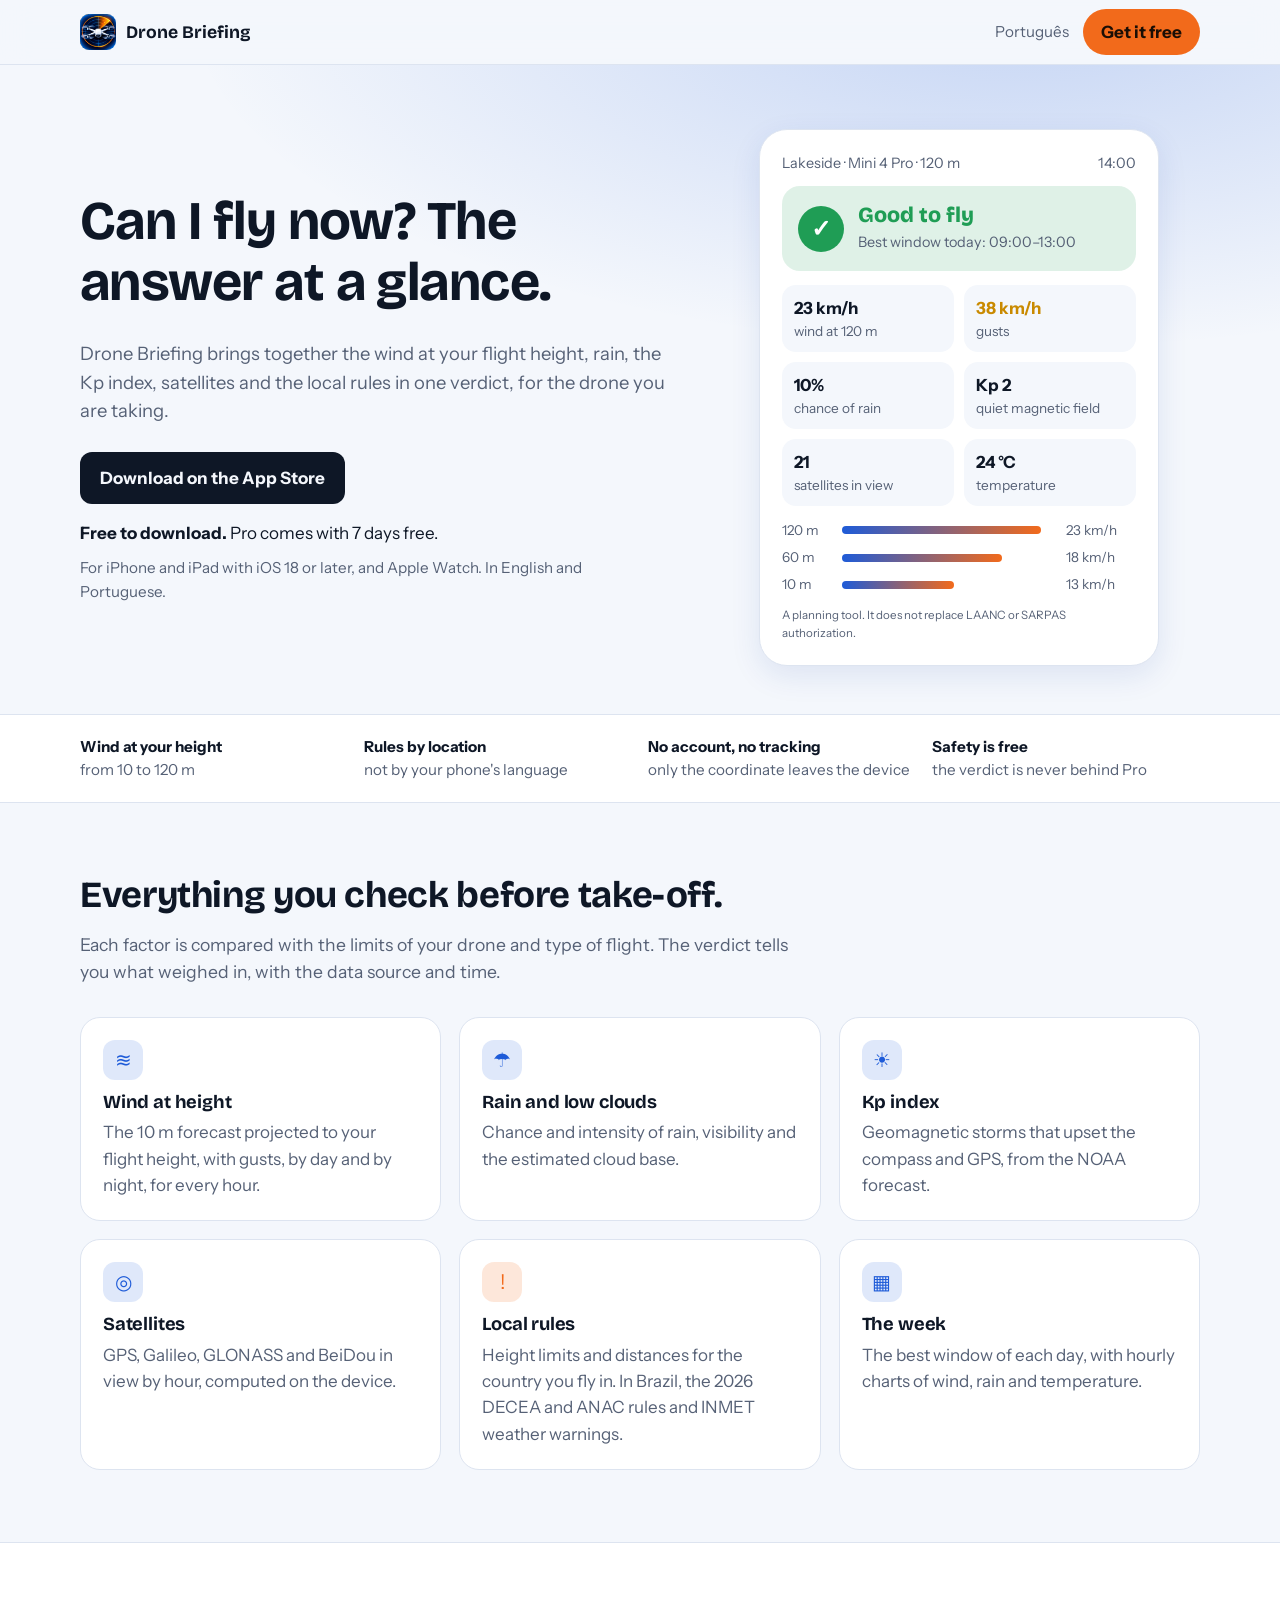
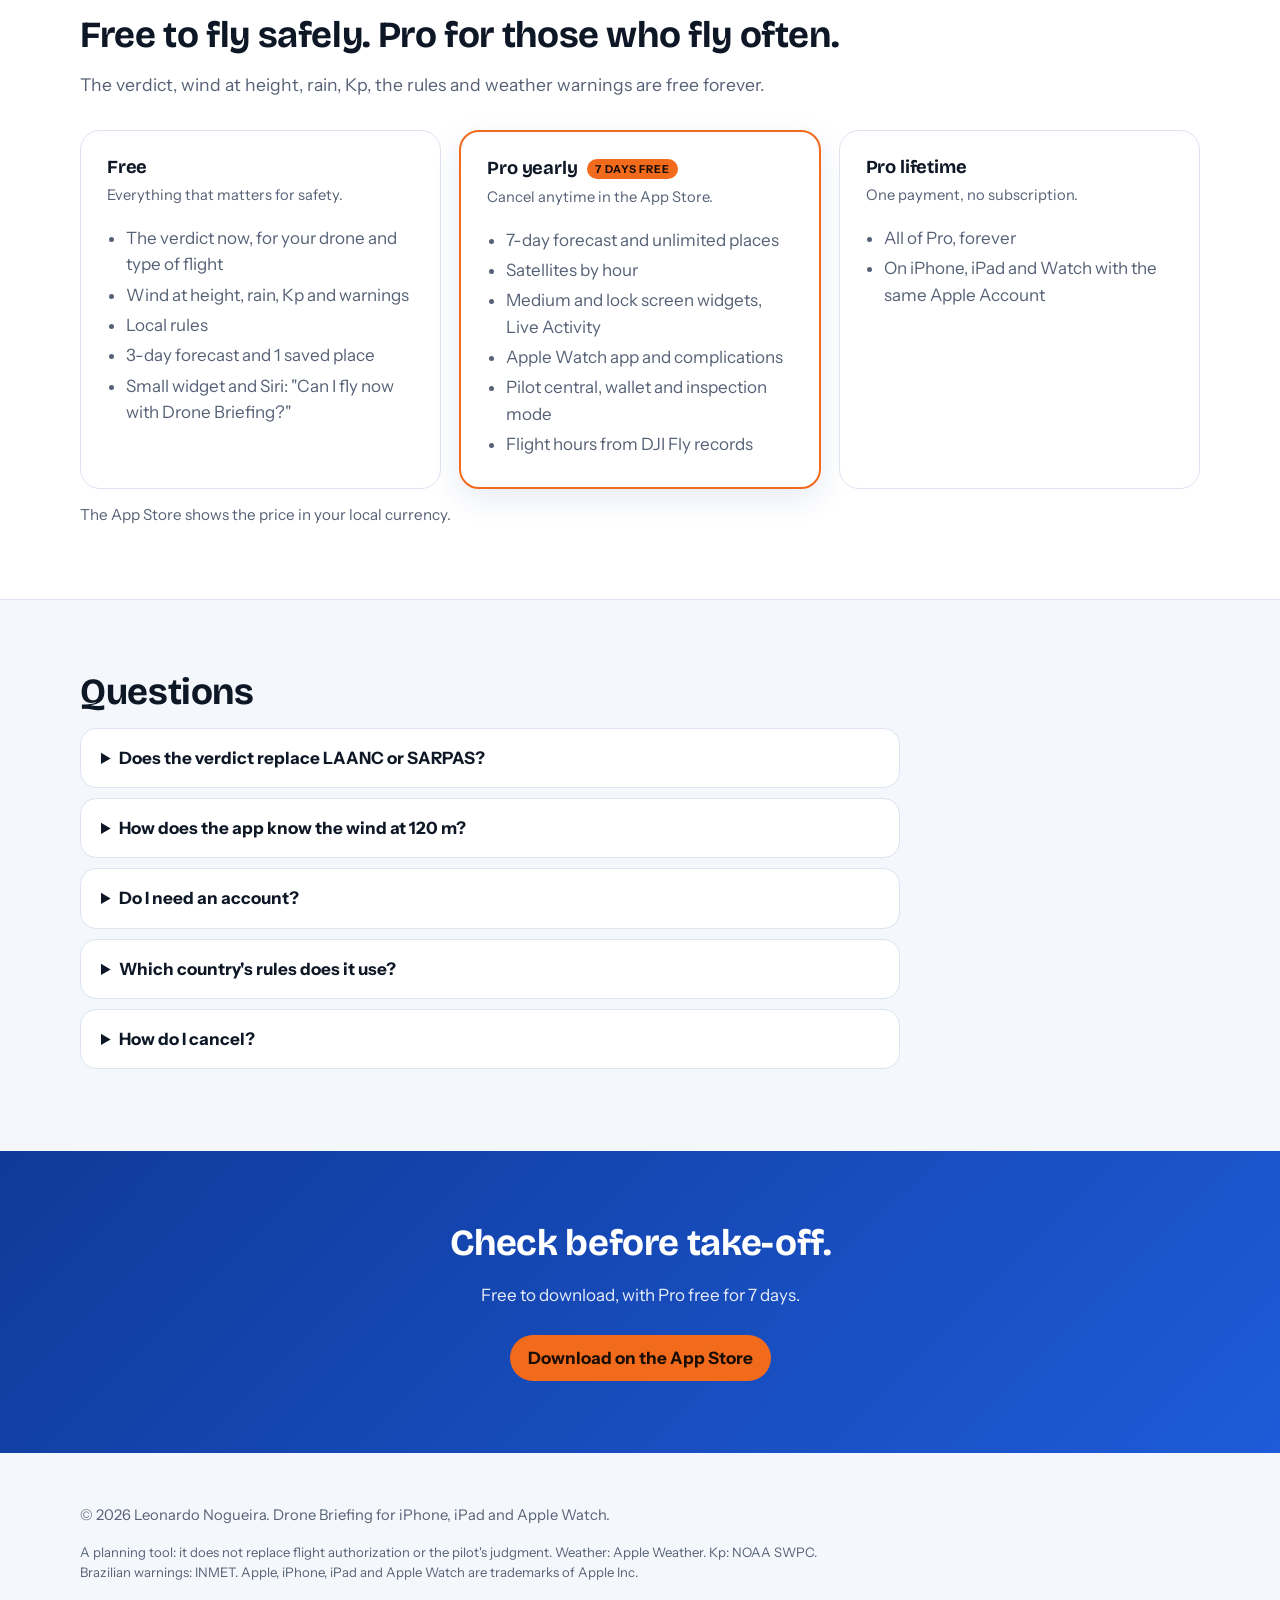
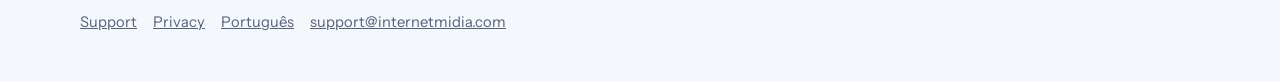
==== en/index.html @ cc8a1a99 "Add files via upload" ====
<!doctype html>
<html lang="en">
<head>
<meta charset="utf-8">
<meta name="viewport" content="width=device-width, initial-scale=1">
<title>Drone Briefing: can I fly now? Drone weather, wind at height and rules</title>
<meta name="description" content="iPhone, iPad and Apple Watch app that tells you if you can fly your drone now: wind at flight height, rain, Kp, satellites and the local rules. No account, no tracking.">
<link rel="canonical" href="https://dronebriefing.ravendronevideos.com.br/en/">
<link rel="alternate" hreflang="pt-BR" href="https://dronebriefing.ravendronevideos.com.br/">
<link rel="alternate" hreflang="en" href="https://dronebriefing.ravendronevideos.com.br/en/">
<meta name="theme-color" content="#1E5BD8">
<link rel="icon" type="image/png" href="../assets/icon-64.png">
<link rel="apple-touch-icon" href="../assets/icon-180.png">
<meta property="og:type" content="website">
<meta property="og:locale" content="en_US">
<meta property="og:site_name" content="Drone Briefing">
<meta property="og:title" content="Drone Briefing: can I fly now?">
<meta property="og:description" content="Wind at flight height, rain, Kp, satellites and the local rules in one verdict.">
<meta property="og:url" content="https://dronebriefing.ravendronevideos.com.br/en/">
<meta property="og:image" content="https://dronebriefing.ravendronevideos.com.br/assets/icon-512.png">
<meta name="twitter:card" content="summary">
<link rel="preconnect" href="https://fonts.googleapis.com">
<link rel="preconnect" href="https://fonts.gstatic.com" crossorigin>
<link href="https://fonts.googleapis.com/css2?family=Bricolage+Grotesque:opsz,wght@12..96,700;12..96,800&family=Instrument+Sans:wght@400;600;700&display=swap" rel="stylesheet">
<link rel="stylesheet" href="../style.css?v=2026-11-25">
<script type="application/ld+json">
{
  "@context": "https://schema.org",
  "@type": "SoftwareApplication",
  "name": "Drone Briefing",
  "operatingSystem": "iOS 18 or later",
  "applicationCategory": "WeatherApplication",
  "description": "Tells you if you can fly your drone now: wind at flight height, rain, Kp index, satellites and the local rules.",
  "image": "https://dronebriefing.ravendronevideos.com.br/assets/icon-512.png",
  "url": "https://dronebriefing.ravendronevideos.com.br/en/",
  "downloadUrl": "https://apps.apple.com/app/idAPPLEID",
  "inLanguage": "en",
  "offers": { "@type": "Offer", "price": "0", "priceCurrency": "USD", "description": "Free download. Drone Briefing Pro: yearly with a 7-day free trial, or lifetime." },
  "author": { "@type": "Person", "name": "Leonardo Nogueira" }
}
</script>
</head>
<body>

<header class="topo">
  <div class="largura">
    <a class="marca" href="#top" aria-label="Drone Briefing, home"><img src="../assets/icon-64.png" alt="" width="36" height="36">Drone Briefing</a>
    <div class="topo-acoes">
      <a class="idioma-link" href="../" hreflang="pt-BR" lang="pt-BR">Português</a>
      <a class="botao" href="https://apps.apple.com/app/idAPPLEID">Get it free</a>
    </div>
  </div>
</header>

<main id="top">

<section class="hero">
  <div class="largura">
    <div>
      <h1>Can I fly now? The answer at a glance.</h1>
      <p class="subtitulo">Drone Briefing brings together the wind at your flight height, rain, the Kp index, satellites and the local rules in one verdict, for the drone you are taking.</p>
      <div class="acoes">
        <a class="selo" href="https://apps.apple.com/app/idAPPLEID"><img src="../assets/badge-app-store-en.svg" alt="Download on the App Store" width="160" height="52" onerror="this.parentNode.className='selo-texto';this.parentNode.textContent='Download on the App Store';"></a>
        <p class="oferta"><strong>Free to download.</strong> Pro comes with 7 days free.</p>
      </div>
      <p class="requisito">For iPhone and iPad with iOS 18 or later, and Apple Watch. In English and Portuguese.</p>
    </div>

    <div class="briefing" role="img" aria-label="Example verdict: good to fly with the Mini 4 Pro at 120 metres, wind 23 km/h, rain 10%, Kp 2 and 21 satellites.">
      <p class="local" aria-hidden="true"><span>Lakeside · Mini 4 Pro · 120 m</span><span>14:00</span></p>
      <div class="veredito" aria-hidden="true">
        <div class="marca-v">✓</div>
        <div><strong>Good to fly</strong><span>Best window today: 09:00–13:00</span></div>
      </div>
      <ul class="fatores" aria-hidden="true">
        <li><b>23 km/h</b>wind at 120 m</li>
        <li class="atencao"><b>38 km/h</b>gusts</li>
        <li><b>10%</b>chance of rain</li>
        <li><b>Kp 2</b>quiet magnetic field</li>
        <li><b>21</b>satellites in view</li>
        <li><b>24 °C</b>temperature</li>
      </ul>
      <div class="alturas" aria-hidden="true">
        <div><span>120 m</span><i style="width:92%"></i><span>23 km/h</span></div>
        <div><span>60 m</span><i style="width:74%"></i><span>18 km/h</span></div>
        <div><span>10 m</span><i style="width:52%"></i><span>13 km/h</span></div>
      </div>
      <p class="aviso" aria-hidden="true">A planning tool. It does not replace LAANC or SARPAS authorization.</p>
    </div>
  </div>
</section>

<section class="confianca" aria-label="Promises">
  <ul class="largura">
    <li><strong>Wind at your height</strong>from 10 to 120 m</li>
    <li><strong>Rules by location</strong>not by your phone's language</li>
    <li><strong>No account, no tracking</strong>only the coordinate leaves the device</li>
    <li><strong>Safety is free</strong>the verdict is never behind Pro</li>
  </ul>
</section>

<section class="secao">
  <div class="largura">
    <h2>Everything you check before take-off.</h2>
    <p class="introducao">Each factor is compared with the limits of your drone and type of flight. The verdict tells you what weighed in, with the data source and time.</p>
    <ul class="grade">
      <li><span class="icone">≋</span><h3>Wind at height</h3><p>The 10 m forecast projected to your flight height, with gusts, by day and by night, for every hour.</p></li>
      <li><span class="icone">☂</span><h3>Rain and low clouds</h3><p>Chance and intensity of rain, visibility and the estimated cloud base.</p></li>
      <li><span class="icone">☀</span><h3>Kp index</h3><p>Geomagnetic storms that upset the compass and GPS, from the NOAA forecast.</p></li>
      <li><span class="icone">◎</span><h3>Satellites</h3><p>GPS, Galileo, GLONASS and BeiDou in view by hour, computed on the device.</p></li>
      <li><span class="icone laranja">!</span><h3>Local rules</h3><p>Height limits and distances for the country you fly in. In Brazil, the 2026 DECEA and ANAC rules and INMET weather warnings.</p></li>
      <li><span class="icone">▦</span><h3>The week</h3><p>The best window of each day, with hourly charts of wind, rain and temperature.</p></li>
    </ul>
  </div>
</section>

<section class="secao alt" id="pro">
  <div class="largura">
    <h2>Free to fly safely. Pro for those who fly often.</h2>
    <p class="introducao">The verdict, wind at height, rain, Kp, the rules and weather warnings are free forever.</p>
    <div class="planos">
      <div class="plano">
        <h3>Free</h3>
        <p class="nota">Everything that matters for safety.</p>
        <ul>
          <li>The verdict now, for your drone and type of flight</li>
          <li>Wind at height, rain, Kp and warnings</li>
          <li>Local rules</li>
          <li>3-day forecast and 1 saved place</li>
          <li>Small widget and Siri: "Can I fly now with Drone Briefing?"</li>
        </ul>
      </div>
      <div class="plano destaque">
        <h3>Pro yearly <span class="selo-pro">7 DAYS FREE</span></h3>
        <p class="nota">Cancel anytime in the App Store.</p>
        <ul>
          <li>7-day forecast and unlimited places</li>
          <li>Satellites by hour</li>
          <li>Medium and lock screen widgets, Live Activity</li>
          <li>Apple Watch app and complications</li>
          <li>Pilot central, wallet and inspection mode</li>
          <li>Flight hours from DJI Fly records</li>
        </ul>
      </div>
      <div class="plano">
        <h3>Pro lifetime</h3>
        <p class="nota">One payment, no subscription.</p>
        <ul>
          <li>All of Pro, forever</li>
          <li>On iPhone, iPad and Watch with the same Apple Account</li>
        </ul>
      </div>
    </div>
    <p class="requisito" style="margin-top:14px">The App Store shows the price in your local currency.</p>
  </div>
</section>

<section class="secao">
  <div class="largura">
    <h2>Questions</h2>
    <div class="perguntas">
      <details><summary>Does the verdict replace LAANC or SARPAS?</summary><p>No. Drone Briefing is a planning tool. Flights that need authorization still need it from the aviation authority; the app links to it.</p></details>
      <details><summary>How does the app know the wind at 120 m?</summary><p>The Apple Weather forecast is given at 10 m. The app projects it to your flight height with a profile that changes by day and night, and tells you values above 10 m are estimated.</p></details>
      <details><summary>Do I need an account?</summary><p>No. There is no account, no ads and no tracking. Only the place's coordinate, rounded to about 1 km, goes to Apple Weather for the forecast.</p></details>
      <details><summary>Which country's rules does it use?</summary><p>The rules of the country where you fly, never your phone's language or region. Brazil has the most detail: DECEA, ANAC, SARPAS and INMET.</p></details>
      <details><summary>How do I cancel?</summary><p>On iPhone, in Settings ▸ your name ▸ Subscriptions ▸ Drone Briefing. Cancel at least 24 hours before the end of the period and it won't renew.</p></details>
    </div>
  </div>
</section>

<section class="chamada">
  <div class="largura">
    <h2>Check before take-off.</h2>
    <p>Free to download, with Pro free for 7 days.</p>
    <a class="botao" href="https://apps.apple.com/app/idAPPLEID">Download on the App Store</a>
  </div>
</section>

</main>

<footer class="rodape">
  <div class="largura">
    <div>
      <p>© 2026 Leonardo Nogueira. Drone Briefing for iPhone, iPad and Apple Watch.</p>
      <p class="legal">A planning tool: it does not replace flight authorization or the pilot's judgment. Weather: Apple Weather. Kp: NOAA SWPC. Brazilian warnings: INMET. Apple, iPhone, iPad and Apple Watch are trademarks of Apple Inc.</p>
    </div>
    <nav aria-label="Footer">
      <a href="support.html">Support</a>
      <a href="privacy.html">Privacy</a>
      <a href="../" hreflang="pt-BR" lang="pt-BR">Português</a>
      <a href="mailto:support@internetmidia.com">support@internetmidia.com</a>
    </nav>
  </div>
</footer>

</body>
</html>
---- style.css ----
/* Drone Briefing site: Raven palette (blue, orange, white), light and dark. */
:root {
  --blue: #1E5BD8;
  --blue-deep: #0F3A99;
  --orange: #F26A1B;
  --on-orange: #1A0E05;
  --go: #1F9D55;
  --caution: #C98A00;
  --nogo: #D33A2C;
  --bg: #F4F7FC;
  --card: #FFFFFF;
  --ink: #0E1726;
  --muted: #566176;
  --line: #DDE4F0;
  --shadow: 0 10px 30px rgba(15, 58, 153, .10);
  --radius: 20px;
  --font: "Instrument Sans", -apple-system, BlinkMacSystemFont, "Segoe UI", sans-serif;
  --display: "Bricolage Grotesque", var(--font);
}
@media (prefers-color-scheme: dark) {
  :root {
    --blue: #5B8CFF;
    --blue-deep: #8FB0FF;
    --bg: #0B111C;
    --card: #141C2B;
    --ink: #EEF2FA;
    --muted: #9AA6BC;
    --line: #243049;
    --shadow: 0 10px 30px rgba(0, 0, 0, .35);
  }
}
* { box-sizing: border-box; }
html { scroll-behavior: smooth; }
section[id], main[id] { scroll-margin-top: 72px; }
body { margin: 0; background: var(--bg); color: var(--ink); font: 17px/1.55 var(--font); -webkit-font-smoothing: antialiased; }
a { color: var(--blue); }
img { max-width: 100%; height: auto; }
h1, h2, h3 { font-family: var(--display); line-height: 1.12; letter-spacing: -.01em; }
h1 { font-size: clamp(2.1rem, 5vw, 3.4rem); margin: 0 0 .5em; }
h2 { font-size: clamp(1.6rem, 3.4vw, 2.3rem); margin: 0 0 .4em; }
h3 { font-size: 1.15rem; margin: 0 0 .35em; }
.largura { width: min(1120px, 100% - 32px); margin-inline: auto; }

/* Top bar */
.topo { position: sticky; top: 0; z-index: 10; background: color-mix(in srgb, var(--bg) 86%, transparent); backdrop-filter: saturate(1.6) blur(14px); border-bottom: 1px solid var(--line); }
.topo .largura { display: flex; align-items: center; justify-content: space-between; gap: 12px; min-height: 64px; }
.marca { display: flex; align-items: center; gap: 10px; color: var(--ink); text-decoration: none; font: 700 1.1rem var(--display); }
.marca img { border-radius: 9px; }
.topo-acoes { display: flex; align-items: center; gap: 14px; }
.idioma-link { color: var(--muted); text-decoration: none; font-size: .95rem; }
.botao { display: inline-block; background: var(--orange); color: var(--on-orange); font-weight: 700; text-decoration: none; padding: 10px 18px; border-radius: 999px; white-space: nowrap; }
.botao:hover { filter: brightness(1.06); }

/* Hero */
.hero { padding: 64px 0 48px; background: radial-gradient(1200px 500px at 80% -10%, color-mix(in srgb, var(--blue) 22%, transparent), transparent 70%); }
.hero .largura { display: grid; grid-template-columns: 1.1fr .9fr; gap: 48px; align-items: center; }
.subtitulo { font-size: 1.15rem; color: var(--muted); max-width: 36em; }
.acoes { display: flex; flex-wrap: wrap; align-items: center; gap: 16px 22px; margin: 26px 0 10px; }
.selo img { display: block; height: 52px; width: auto; }
.selo-texto { display: inline-block; background: var(--ink); color: var(--bg); padding: 13px 20px; border-radius: 12px; font-weight: 700; text-decoration: none; }
.oferta { margin: 0; }
.requisito { color: var(--muted); font-size: .95rem; margin: 0; }

/* Verdict mock card */
.briefing { background: var(--card); border-radius: 28px; box-shadow: var(--shadow); padding: 22px; border: 1px solid var(--line); max-width: 400px; justify-self: center; width: 100%; }
.briefing .local { color: var(--muted); font-size: .9rem; margin: 0 0 12px; display: flex; justify-content: space-between; }
.veredito { display: flex; align-items: center; gap: 14px; background: color-mix(in srgb, var(--go) 14%, transparent); border-radius: 18px; padding: 16px; }
.veredito .marca-v { width: 46px; height: 46px; border-radius: 50%; background: var(--go); color: #fff; display: grid; place-items: center; font-size: 1.5rem; font-weight: 800; flex: none; }
.veredito strong { display: block; font: 800 1.35rem var(--display); color: var(--go); }
.veredito span { color: var(--muted); font-size: .9rem; }
.fatores { display: grid; grid-template-columns: repeat(2, 1fr); gap: 10px; margin: 14px 0 0; padding: 0; list-style: none; }
.fatores li { background: var(--bg); border-radius: 14px; padding: 10px 12px; font-size: .85rem; color: var(--muted); }
.fatores b { display: block; color: var(--ink); font-size: 1.05rem; }
.fatores .atencao b { color: var(--caution); }
.alturas { margin: 14px 0 0; display: grid; gap: 6px; font-size: .85rem; }
.alturas div { display: grid; grid-template-columns: 52px 1fr 70px; align-items: center; gap: 8px; color: var(--muted); }
.alturas i { display: block; height: 8px; border-radius: 4px; background: linear-gradient(90deg, var(--blue), var(--orange)); }
.briefing .aviso { font-size: .72rem; color: var(--muted); margin: 12px 0 0; }

/* Trust strip */
.confianca { border-block: 1px solid var(--line); background: var(--card); }
.confianca ul { list-style: none; margin: 0 auto; padding: 20px 0; display: grid; grid-template-columns: repeat(4, 1fr); gap: 16px; }
.confianca li { color: var(--muted); font-size: .95rem; }
.confianca strong { display: block; color: var(--ink); }

/* Sections */
.secao { padding: 72px 0; }
.secao.alt { background: var(--card); border-block: 1px solid var(--line); }
.introducao { color: var(--muted); font-size: 1.1rem; max-width: 42em; margin: 0 0 32px; }
.grade { display: grid; grid-template-columns: repeat(3, 1fr); gap: 18px; list-style: none; padding: 0; margin: 0; }
.grade li, .cartao { background: var(--card); border: 1px solid var(--line); border-radius: var(--radius); padding: 22px; }
.secao.alt .grade li { background: var(--bg); }
.grade p, .cartao p { margin: 0; color: var(--muted); }
.icone { display: inline-grid; place-items: center; width: 40px; height: 40px; border-radius: 12px; background: color-mix(in srgb, var(--blue) 14%, transparent); color: var(--blue); font-size: 1.25rem; margin-bottom: 12px; }
.icone.laranja { background: color-mix(in srgb, var(--orange) 16%, transparent); color: var(--orange); }
.selo-pro { display: inline-block; background: var(--orange); color: var(--on-orange); font: 800 .68rem var(--font); letter-spacing: .08em; padding: 3px 8px; border-radius: 999px; vertical-align: middle; margin-left: 6px; }

/* Rules */
.regras { display: grid; grid-template-columns: 1fr 1fr; gap: 18px; }
.regras .cartao h3 { color: var(--blue); }
.numero { font: 800 2.4rem var(--display); color: var(--orange); display: block; line-height: 1; margin-bottom: 6px; }

/* Plans */
.planos { display: grid; grid-template-columns: repeat(3, 1fr); gap: 18px; align-items: stretch; }
.plano { background: var(--card); border: 1px solid var(--line); border-radius: var(--radius); padding: 26px; display: flex; flex-direction: column; }
.plano.destaque { border: 2px solid var(--orange); box-shadow: var(--shadow); }
.plano .preco { font: 800 1.9rem var(--display); margin: 6px 0 2px; }
.plano .nota { color: var(--muted); font-size: .92rem; margin: 0 0 14px; }
.plano ul { margin: 0; padding-left: 1.1em; color: var(--muted); }
.plano li { margin: 4px 0; }

/* Screens */
.telas { display: grid; grid-template-columns: repeat(4, 1fr); gap: 18px; }
.telas figure { margin: 0; }
.telas img { border-radius: 26px; box-shadow: var(--shadow); border: 1px solid var(--line); }
.telas figcaption { color: var(--muted); font-size: .9rem; margin-top: 8px; text-align: center; }

/* FAQ */
.perguntas { max-width: 820px; }
.perguntas details { background: var(--card); border: 1px solid var(--line); border-radius: 16px; padding: 16px 20px; margin-bottom: 10px; }
.perguntas summary { font-weight: 700; cursor: pointer; }
.perguntas details p { color: var(--muted); margin: 10px 0 0; }

/* Final call and footer */
.chamada { text-align: center; padding: 72px 0; background: linear-gradient(135deg, var(--blue-deep), var(--blue)); color: #fff; }
.chamada p { opacity: .9; }
.chamada .botao { margin-top: 10px; }
.rodape { padding: 36px 0 48px; color: var(--muted); font-size: .92rem; }
.rodape .largura { display: flex; flex-wrap: wrap; justify-content: space-between; gap: 16px; }
.rodape nav { display: flex; flex-wrap: wrap; gap: 16px; }
.rodape a { color: var(--muted); }
.legal { font-size: .82rem; max-width: 60em; }

/* Text pages (privacy, support) */
.texto { padding: 48px 0 72px; }
.texto .largura { max-width: 760px; }
.texto h2 { font-size: 1.35rem; margin-top: 1.8em; }
.texto p, .texto li { color: var(--ink); }
.atualizado { color: var(--muted); }
.tabela { width: 100%; border-collapse: collapse; margin: 12px 0; font-size: .95rem; }
.tabela th, .tabela td { text-align: left; padding: 10px; border-bottom: 1px solid var(--line); vertical-align: top; }

@media (max-width: 900px) {
  .hero .largura, .regras { grid-template-columns: 1fr; }
  .grade, .planos { grid-template-columns: 1fr 1fr; }
  .telas { grid-template-columns: 1fr 1fr; }
  .confianca ul { grid-template-columns: 1fr 1fr; }
}
@media (max-width: 600px) {
  .grade, .planos { grid-template-columns: 1fr; }
  .topo .botao { padding: 8px 14px; font-size: .9rem; }
  .hero { padding-top: 36px; }
}
@media (prefers-reduced-motion: reduce) { html { scroll-behavior: auto; } }
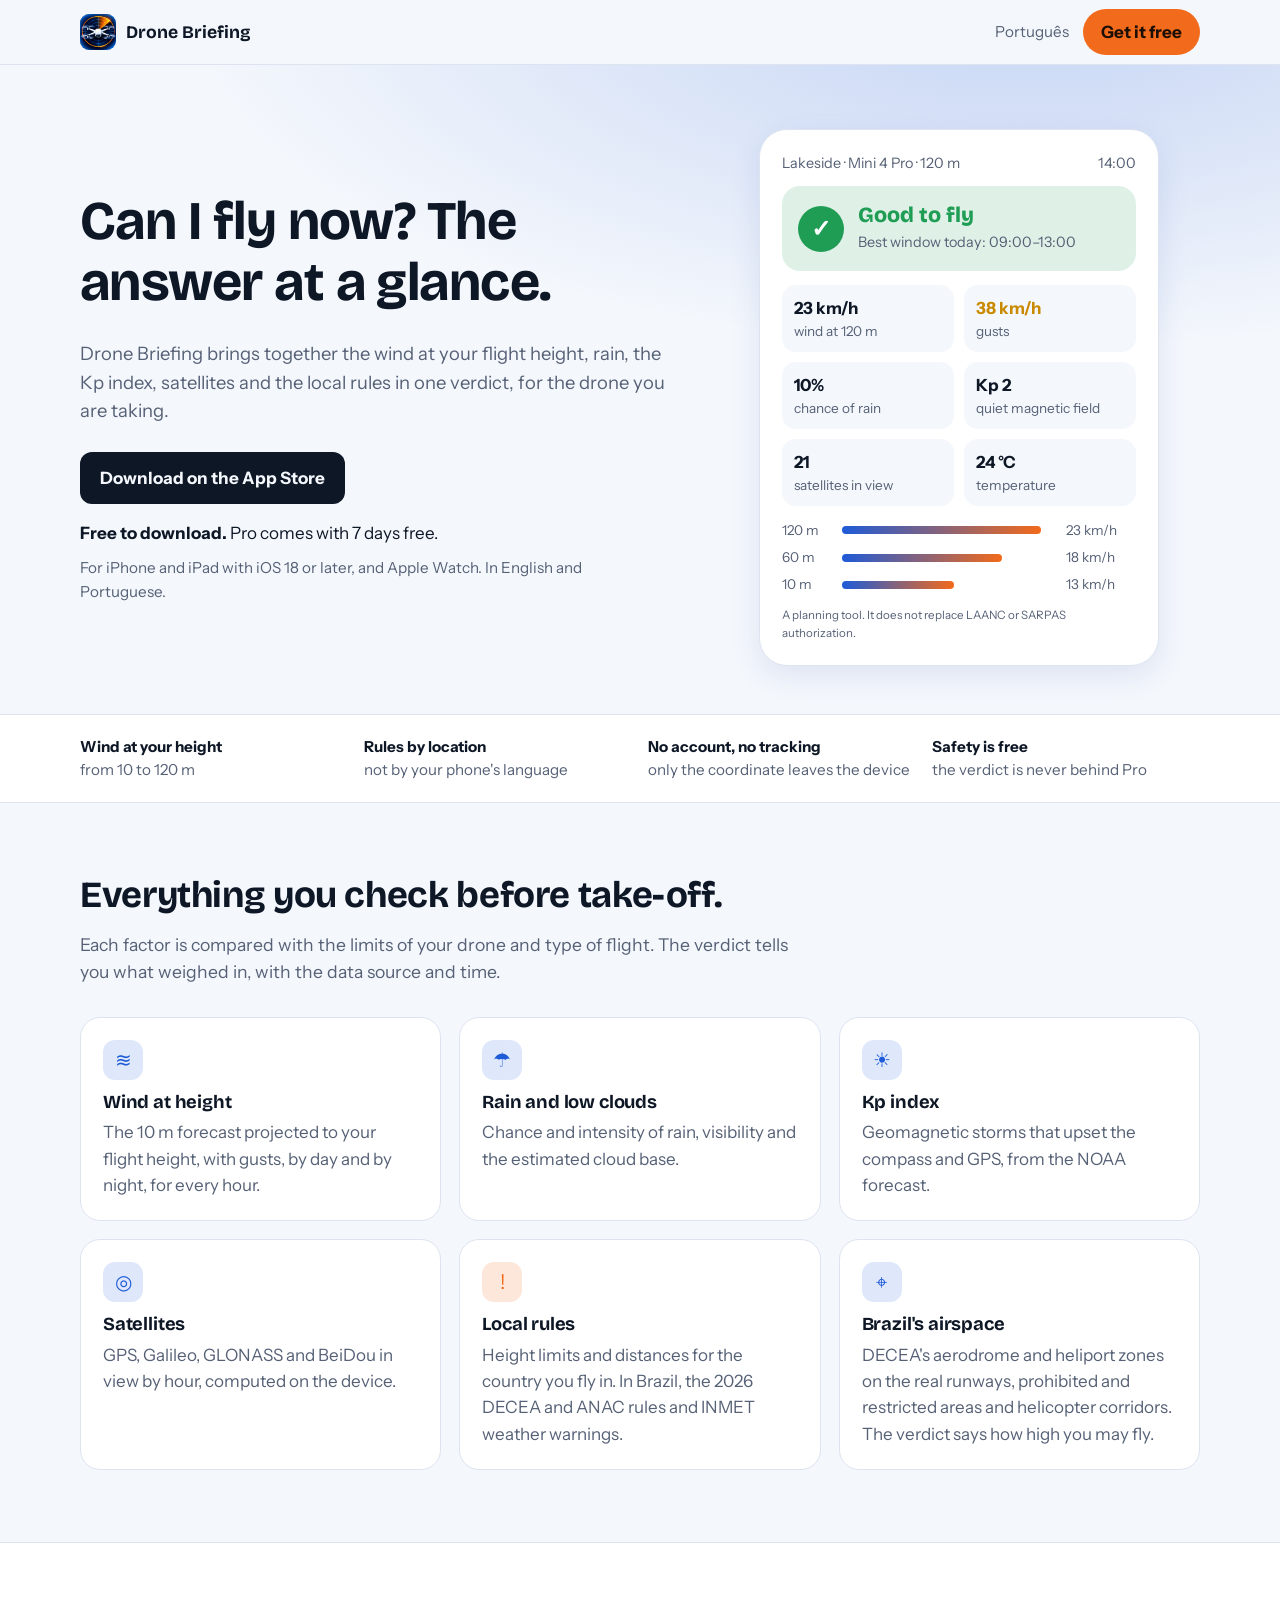
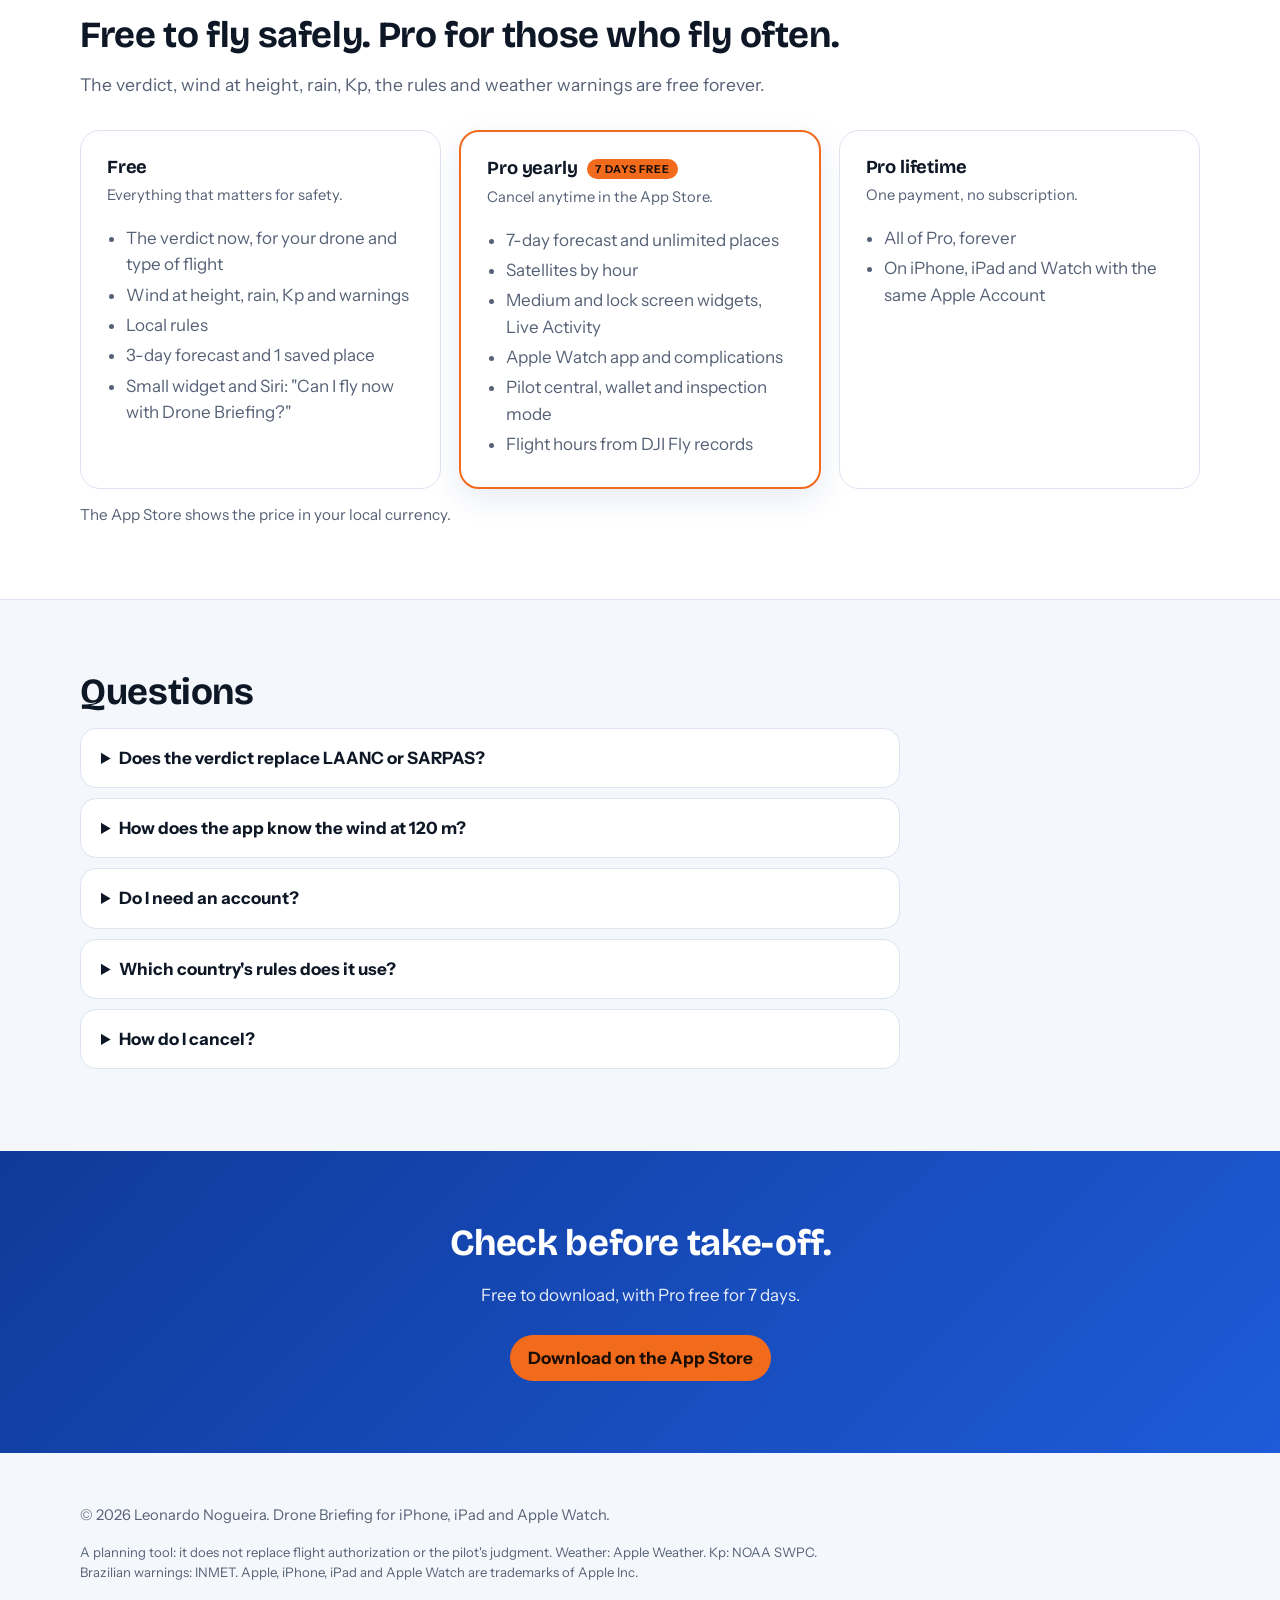
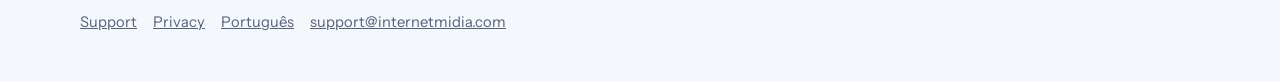
==== commit 9bca557a: "Add the DECEA airspace map to the landing pages Co-Authored-By: Claude Opus 5.5 <noreply@anthropic.c" ====
--- a/en/index.html
+++ b/en/index.html
@@ -109,7 +109,7 @@
       <li><span class="icone">☀</span><h3>Kp index</h3><p>Geomagnetic storms that upset the compass and GPS, from the NOAA forecast.</p></li>
       <li><span class="icone">◎</span><h3>Satellites</h3><p>GPS, Galileo, GLONASS and BeiDou in view by hour, computed on the device.</p></li>
       <li><span class="icone laranja">!</span><h3>Local rules</h3><p>Height limits and distances for the country you fly in. In Brazil, the 2026 DECEA and ANAC rules and INMET weather warnings.</p></li>
-      <li><span class="icone">▦</span><h3>The week</h3><p>The best window of each day, with hourly charts of wind, rain and temperature.</p></li>
+      <li><span class="icone">⌖</span><h3>Brazil's airspace</h3><p>DECEA's aerodrome and heliport zones on the real runways, prohibited and restricted areas and helicopter corridors. The verdict says how high you may fly.</p></li>
     </ul>
   </div>
 </section>
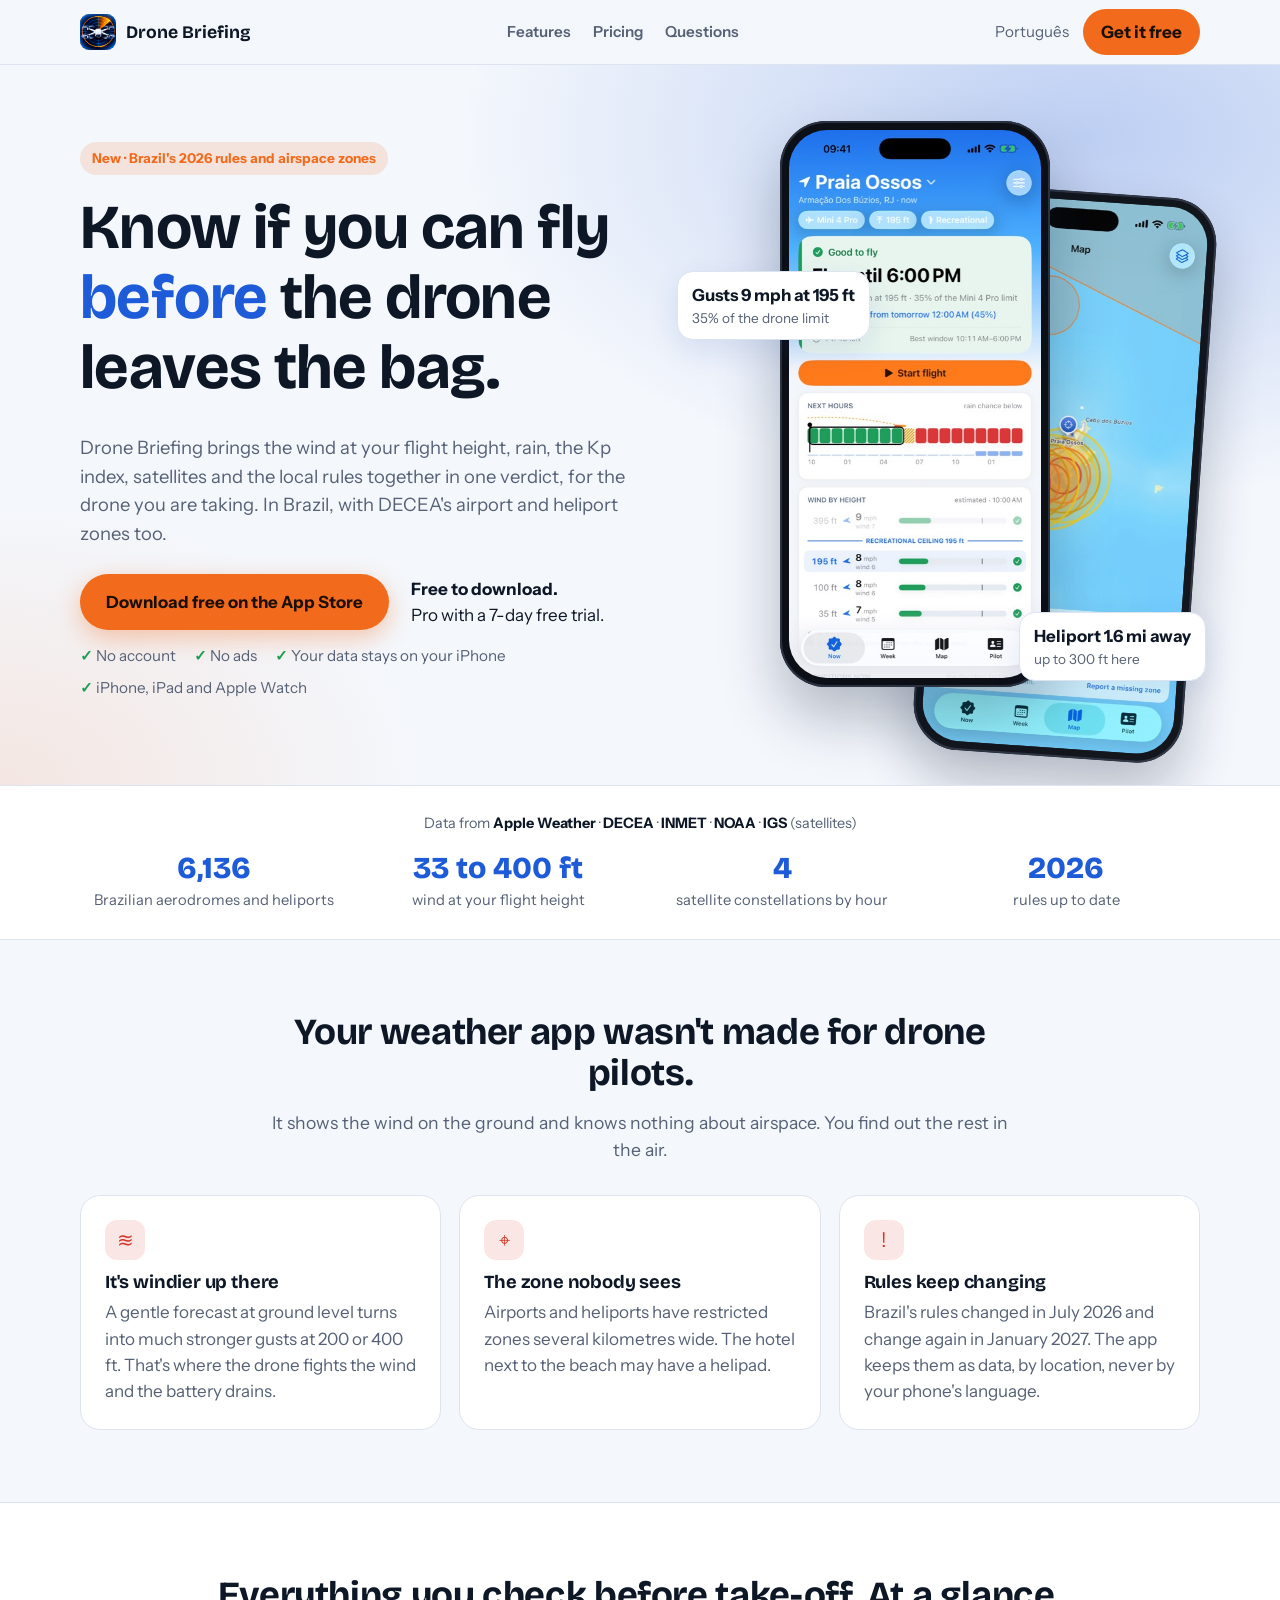
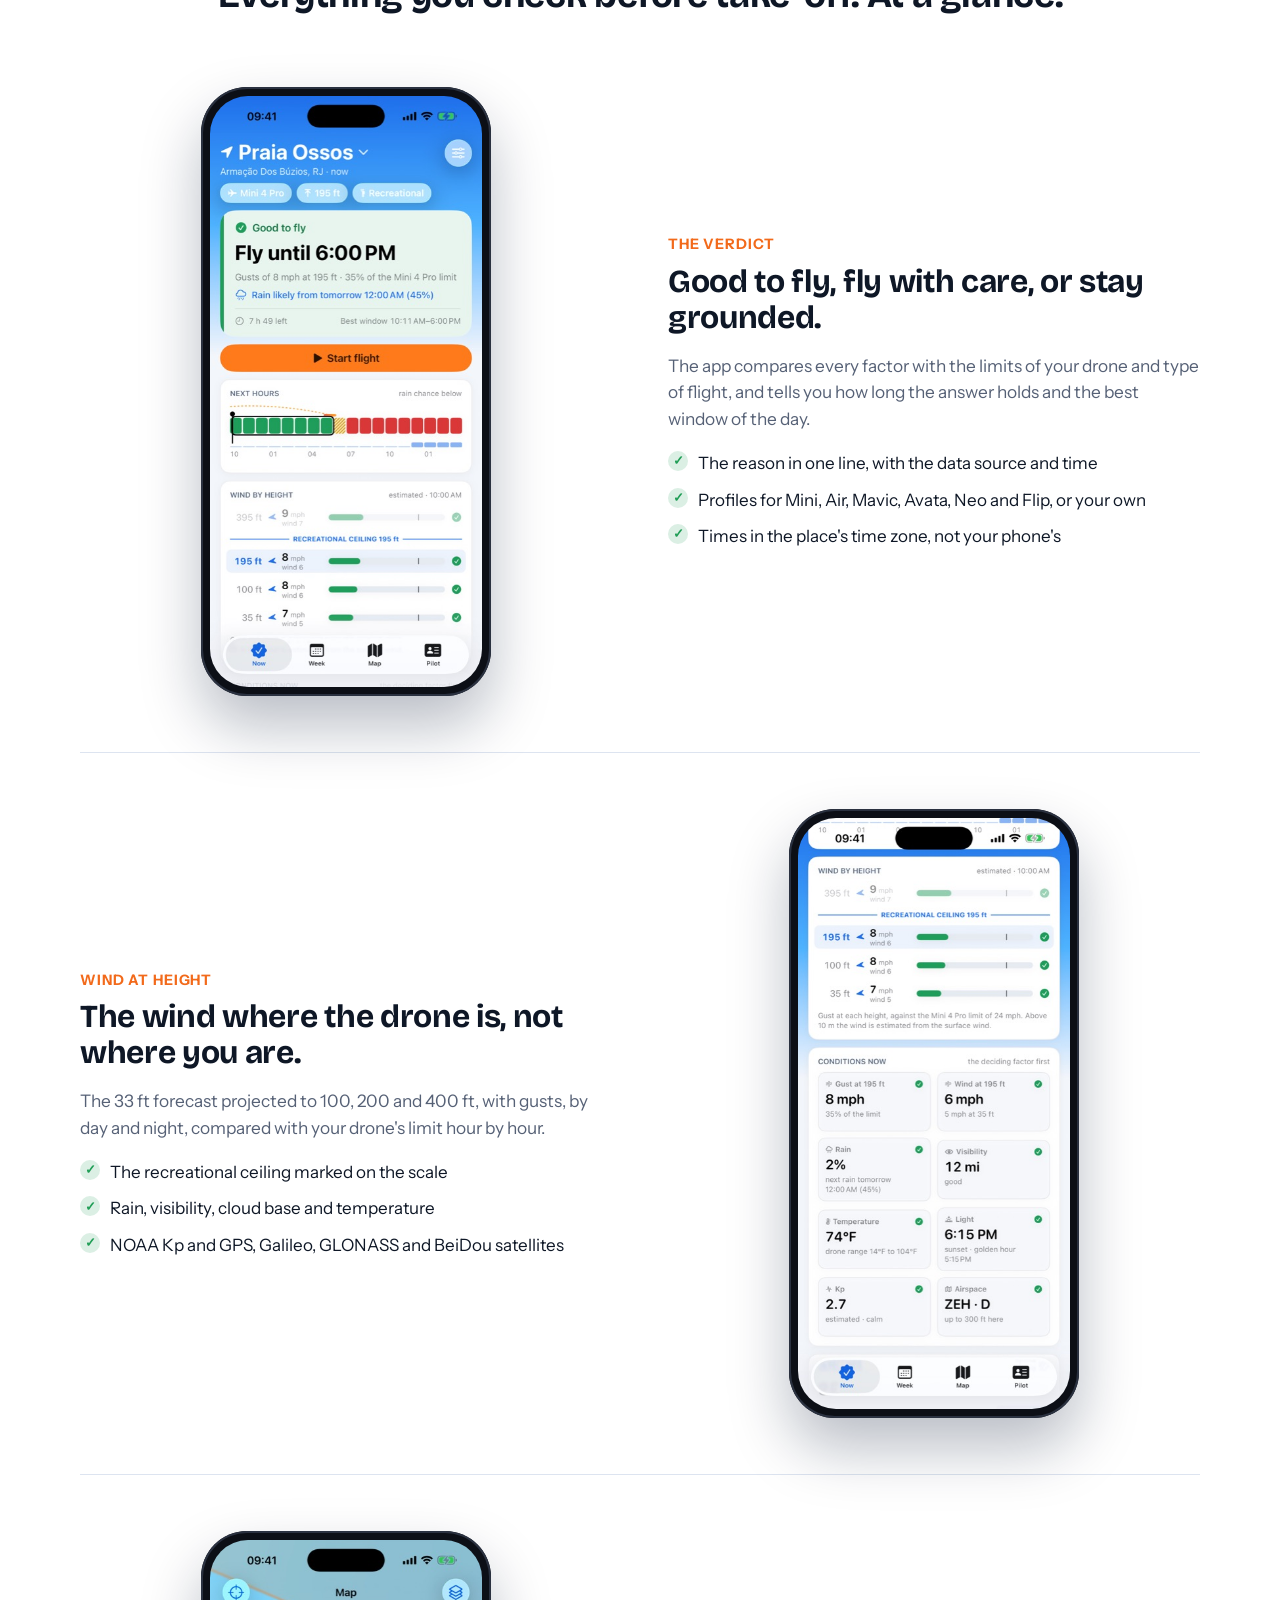
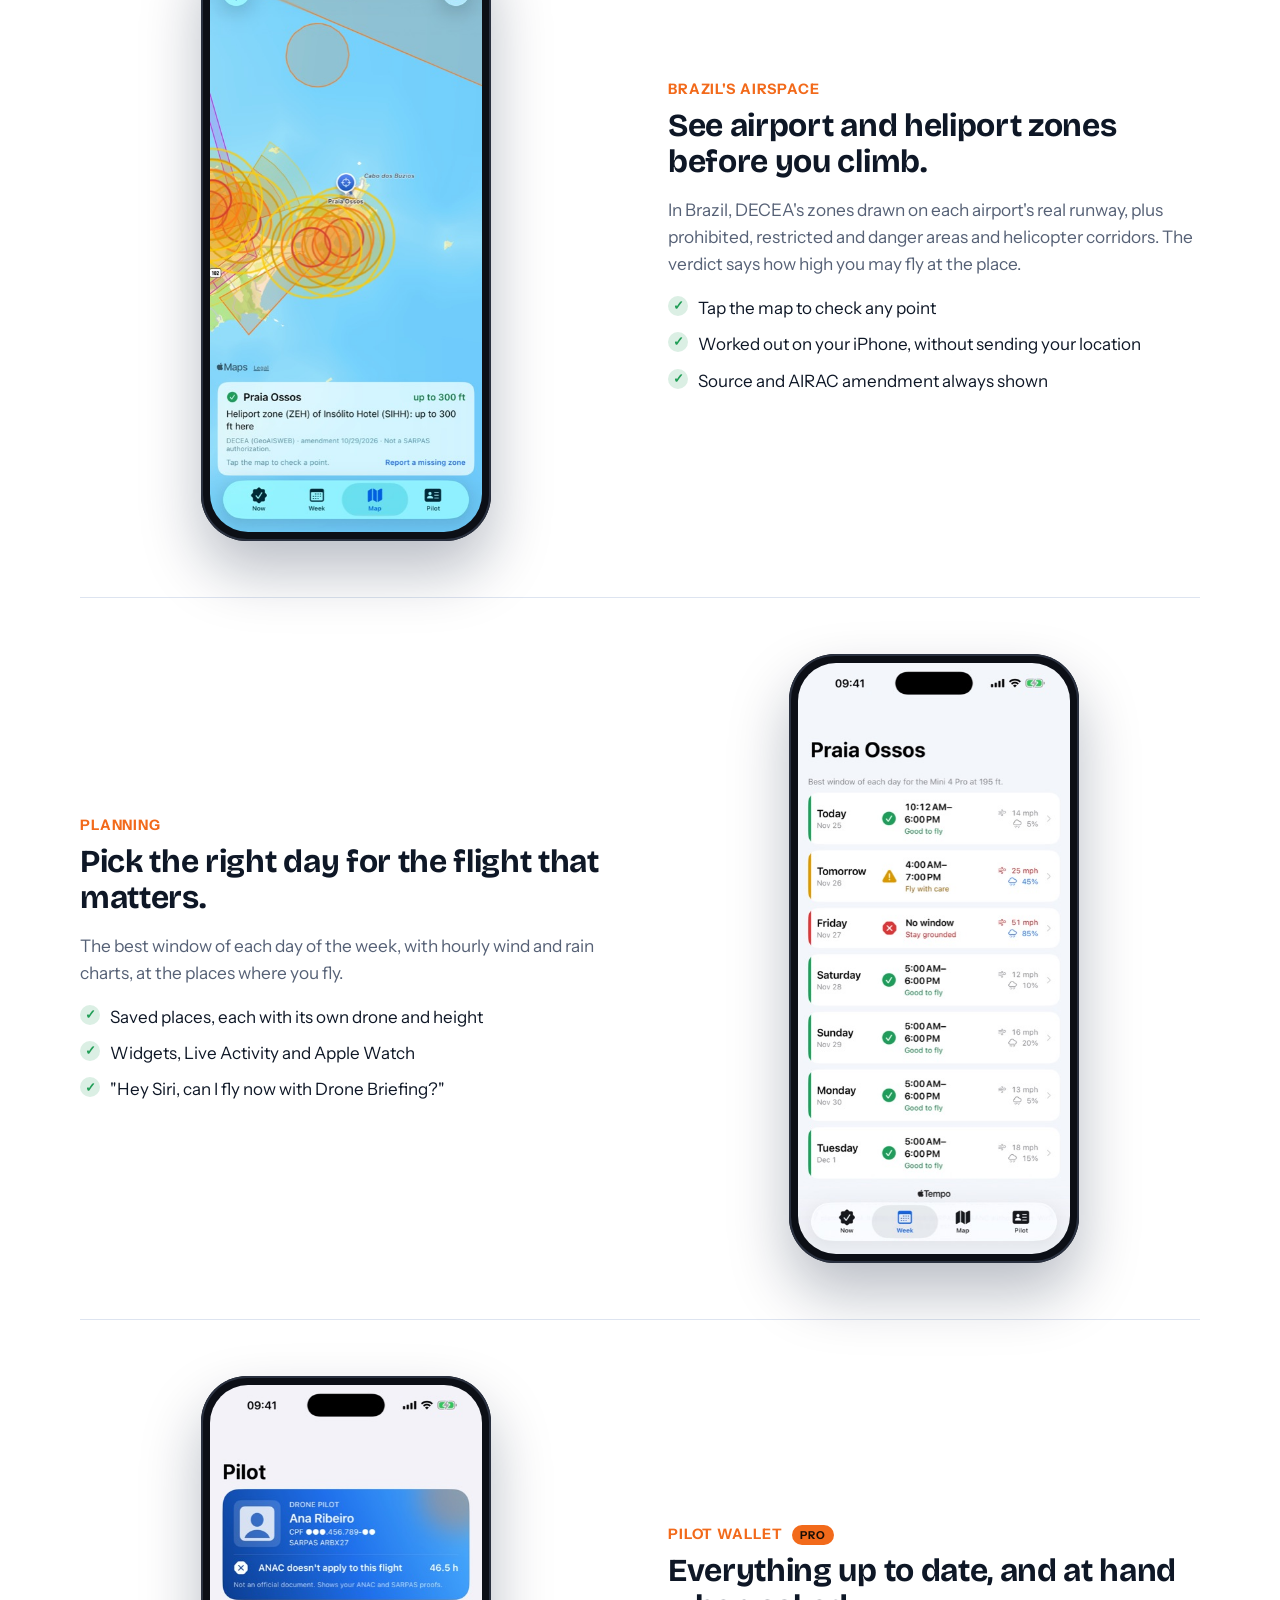
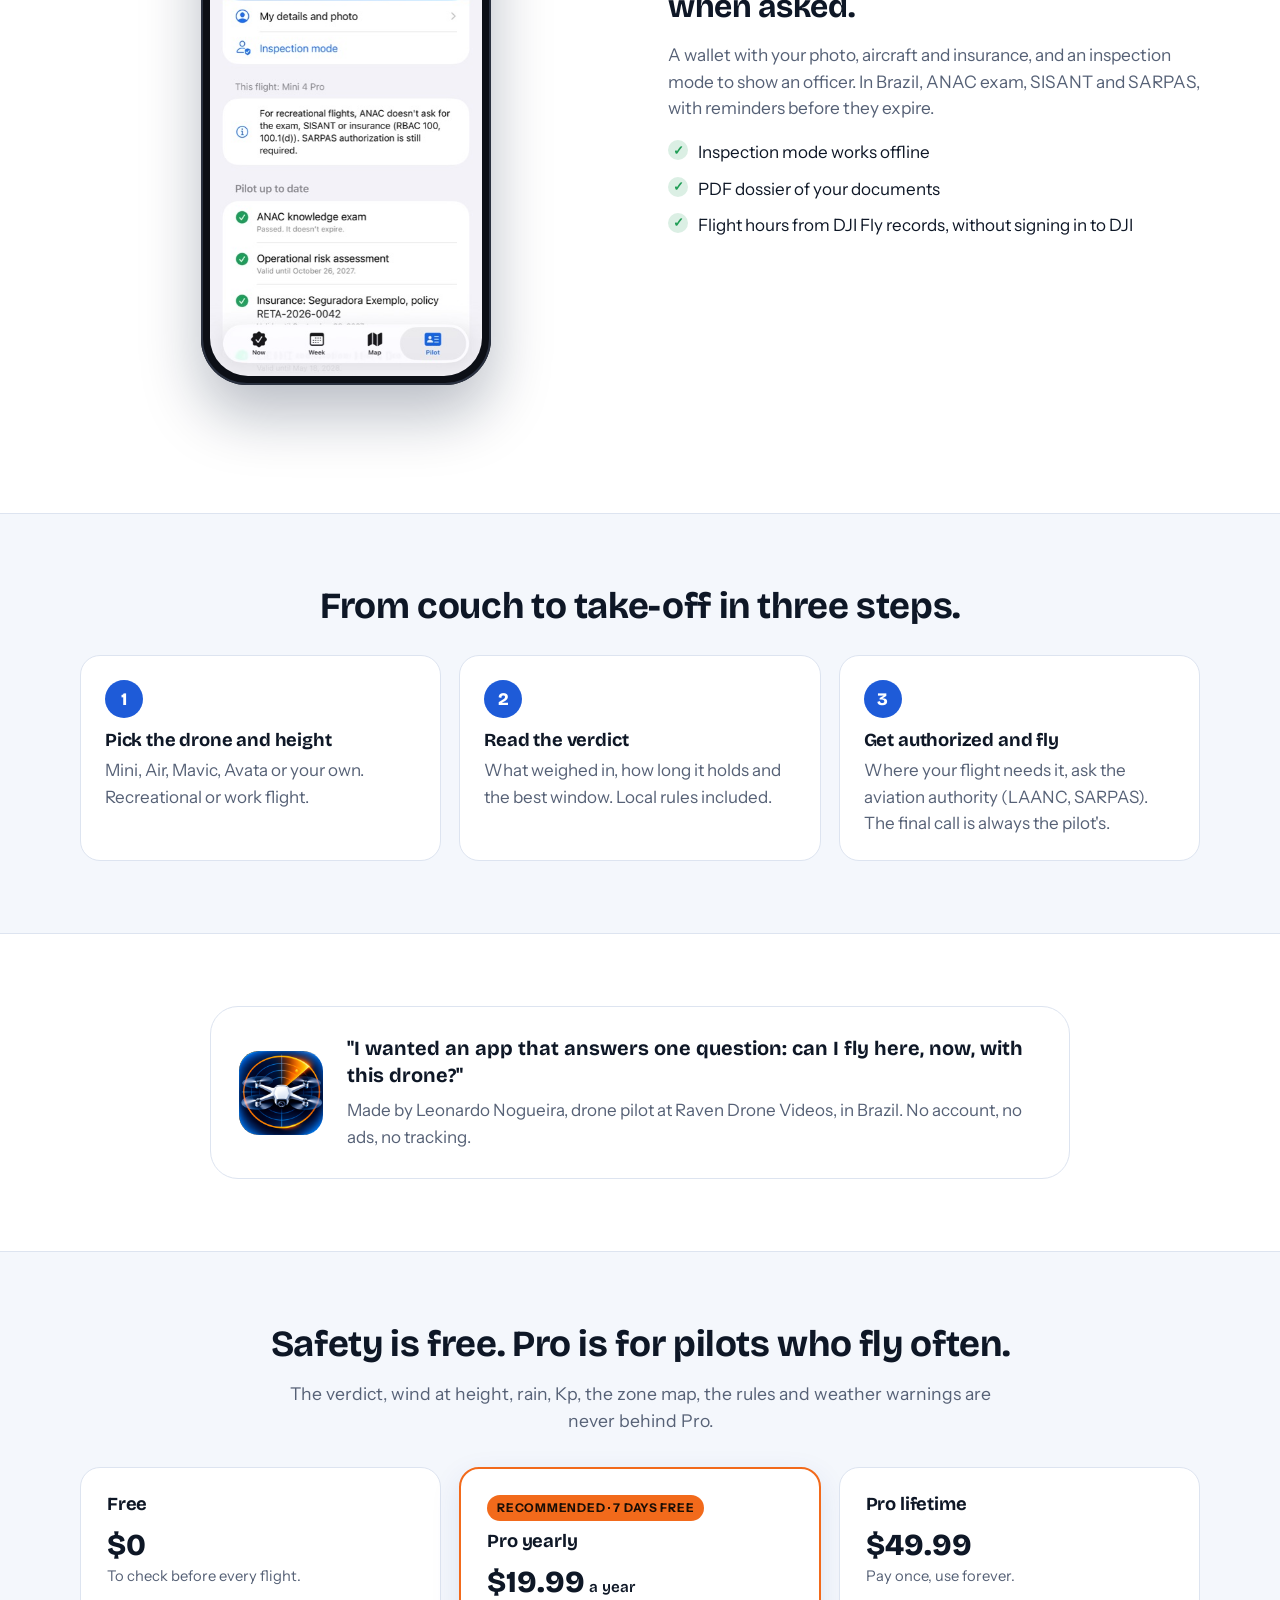
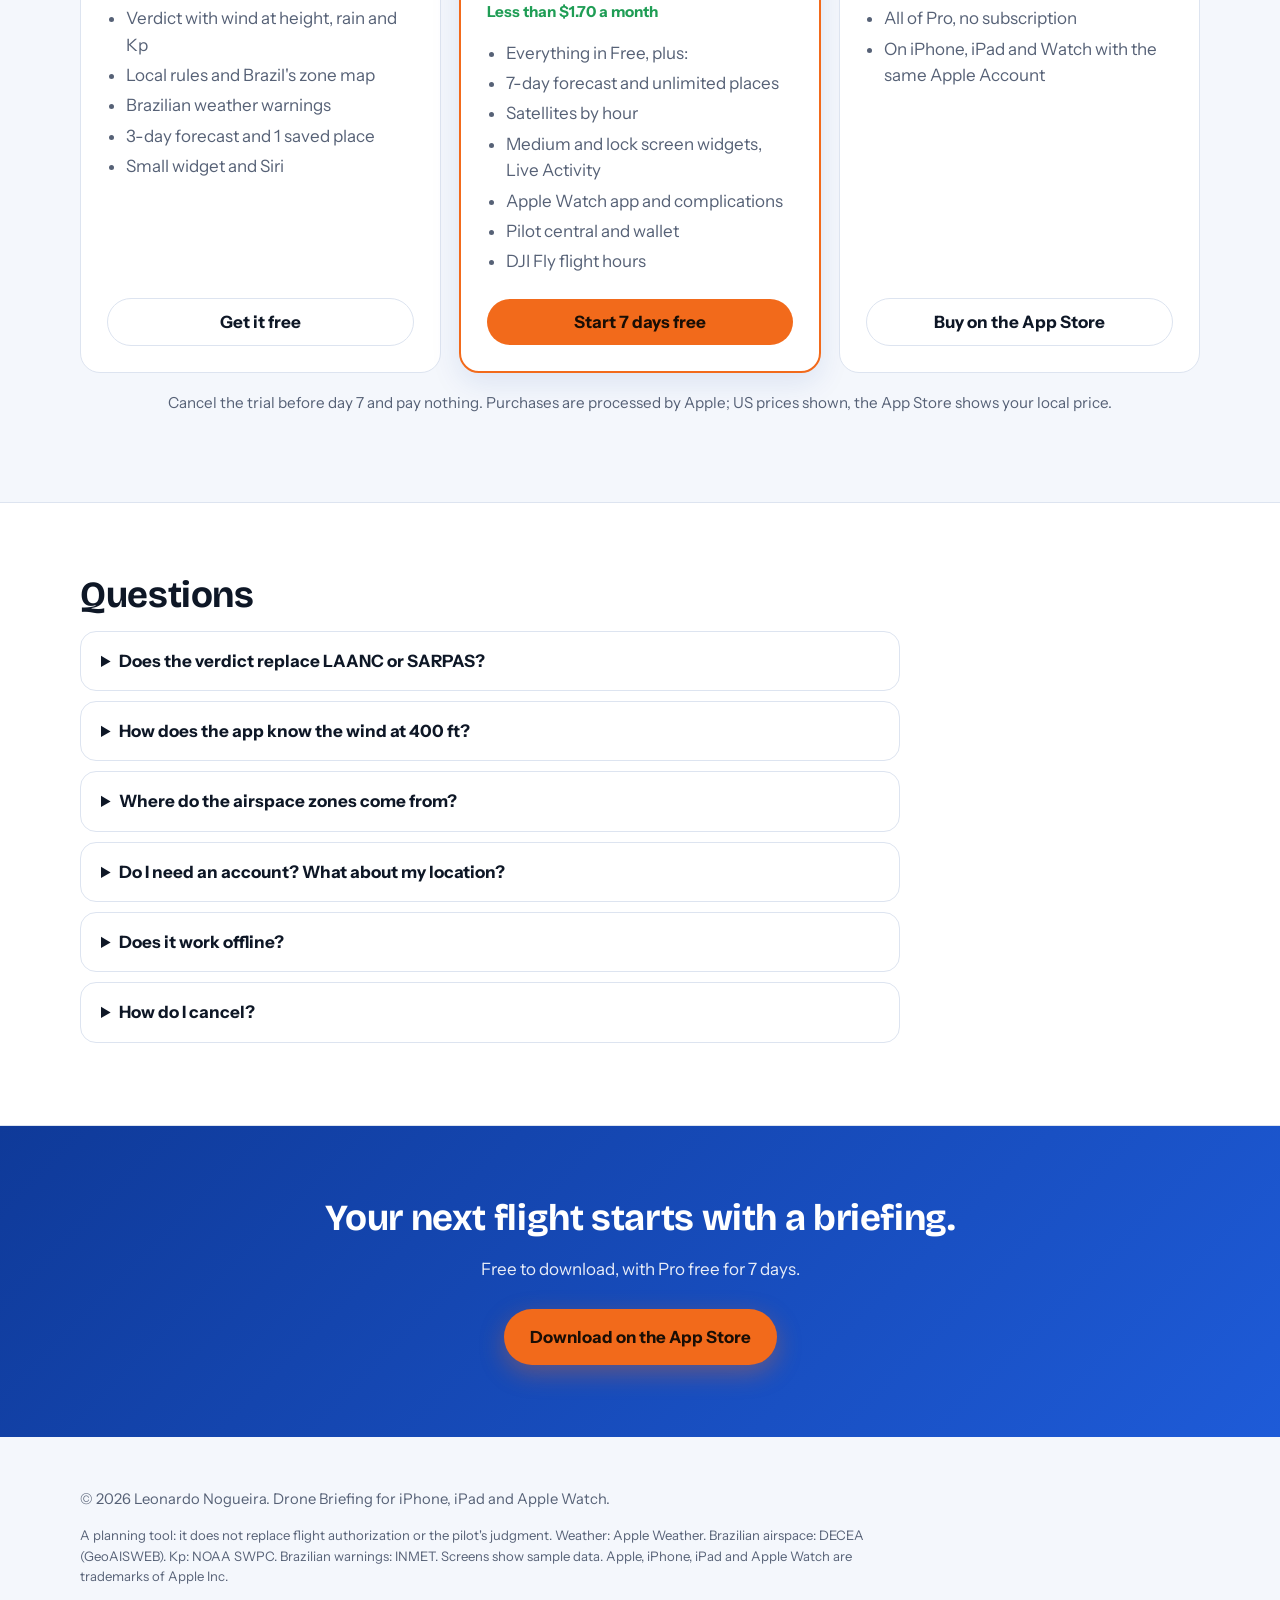
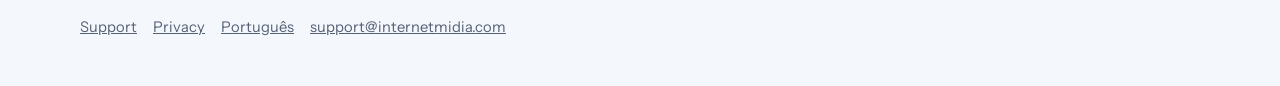
==== commit 2cecd8f7: "Redesign the landing pages for conversion Real app screens in device frames, pain points, feature se" ====
--- a/en/index.html
+++ b/en/index.html
@@ -3,8 +3,8 @@
 <head>
 <meta charset="utf-8">
 <meta name="viewport" content="width=device-width, initial-scale=1">
-<title>Drone Briefing: can I fly now? Drone weather, wind at height and rules</title>
-<meta name="description" content="iPhone, iPad and Apple Watch app that tells you if you can fly your drone now: wind at flight height, rain, Kp, satellites and the local rules. No account, no tracking.">
+<title>Drone Briefing: know if you can fly your drone before take-off</title>
+<meta name="description" content="Wind at flight height, rain, Kp, satellites and the local rules in one verdict for your drone, plus Brazil's DECEA airspace zones. iPhone, iPad and Apple Watch. No account, no tracking.">
 <link rel="canonical" href="https://dronebriefing.ravendronevideos.com.br/en/">
 <link rel="alternate" hreflang="pt-BR" href="https://dronebriefing.ravendronevideos.com.br/">
 <link rel="alternate" hreflang="en" href="https://dronebriefing.ravendronevideos.com.br/en/">
@@ -14,15 +14,15 @@
 <meta property="og:type" content="website">
 <meta property="og:locale" content="en_US">
 <meta property="og:site_name" content="Drone Briefing">
-<meta property="og:title" content="Drone Briefing: can I fly now?">
-<meta property="og:description" content="Wind at flight height, rain, Kp, satellites and the local rules in one verdict.">
+<meta property="og:title" content="Drone Briefing: can I fly here, now?">
+<meta property="og:description" content="Wind at flight height, rain, Kp, satellites and the local rules in one verdict for your drone.">
 <meta property="og:url" content="https://dronebriefing.ravendronevideos.com.br/en/">
 <meta property="og:image" content="https://dronebriefing.ravendronevideos.com.br/assets/icon-512.png">
 <meta name="twitter:card" content="summary">
 <link rel="preconnect" href="https://fonts.googleapis.com">
 <link rel="preconnect" href="https://fonts.gstatic.com" crossorigin>
 <link href="https://fonts.googleapis.com/css2?family=Bricolage+Grotesque:opsz,wght@12..96,700;12..96,800&family=Instrument+Sans:wght@400;600;700&display=swap" rel="stylesheet">
-<link rel="stylesheet" href="../style.css?v=2026-11-25">
+<link rel="stylesheet" href="../style.css?v=2026-11-25b">
 <script type="application/ld+json">
 {
   "@context": "https://schema.org",
@@ -30,7 +30,7 @@
   "name": "Drone Briefing",
   "operatingSystem": "iOS 18 or later",
   "applicationCategory": "WeatherApplication",
-  "description": "Tells you if you can fly your drone now: wind at flight height, rain, Kp index, satellites and the local rules.",
+  "description": "Tells you if you can fly your drone here and now: wind at flight height, rain, Kp index, satellites, the local rules and Brazil's DECEA airspace zones.",
   "image": "https://dronebriefing.ravendronevideos.com.br/assets/icon-512.png",
   "url": "https://dronebriefing.ravendronevideos.com.br/en/",
   "downloadUrl": "https://apps.apple.com/app/idAPPLEID",
@@ -40,11 +40,16 @@
 }
 </script>
 </head>
-<body>
+<body class="landing">
 
 <header class="topo">
   <div class="largura">
-    <a class="marca" href="#top" aria-label="Drone Briefing, home"><img src="../assets/icon-64.png" alt="" width="36" height="36">Drone Briefing</a>
+    <a class="marca" href="#topo" aria-label="Drone Briefing, home"><img src="../assets/icon-64.png" alt="" width="36" height="36">Drone Briefing</a>
+    <nav class="menu" aria-label="Sections">
+      <a href="#recursos">Features</a>
+      <a href="#precos">Pricing</a>
+      <a href="#perguntas">Questions</a>
+    </nav>
     <div class="topo-acoes">
       <a class="idioma-link" href="../" hreflang="pt-BR" lang="pt-BR">Português</a>
       <a class="botao" href="https://apps.apple.com/app/idAPPLEID">Get it free</a>
@@ -52,117 +57,215 @@
   </div>
 </header>
 
-<main id="top">
-
-<section class="hero">
+<main id="topo">
+
+<section class="hero-v2">
   <div class="largura">
     <div>
-      <h1>Can I fly now? The answer at a glance.</h1>
-      <p class="subtitulo">Drone Briefing brings together the wind at your flight height, rain, the Kp index, satellites and the local rules in one verdict, for the drone you are taking.</p>
+      <span class="etiqueta">New · Brazil's 2026 rules and airspace zones</span>
+      <h1>Know if you can fly <em>before</em> the drone leaves the bag.</h1>
+      <p class="subtitulo">Drone Briefing brings the wind at your flight height, rain, the Kp index, satellites and the local rules together in one verdict, for the drone you are taking. In Brazil, with DECEA's airport and heliport zones too.</p>
       <div class="acoes">
-        <a class="selo" href="https://apps.apple.com/app/idAPPLEID"><img src="../assets/badge-app-store-en.svg" alt="Download on the App Store" width="160" height="52" onerror="this.parentNode.className='selo-texto';this.parentNode.textContent='Download on the App Store';"></a>
-        <p class="oferta"><strong>Free to download.</strong> Pro comes with 7 days free.</p>
-      </div>
-      <p class="requisito">For iPhone and iPad with iOS 18 or later, and Apple Watch. In English and Portuguese.</p>
-    </div>
-
-    <div class="briefing" role="img" aria-label="Example verdict: good to fly with the Mini 4 Pro at 120 metres, wind 23 km/h, rain 10%, Kp 2 and 21 satellites.">
-      <p class="local" aria-hidden="true"><span>Lakeside · Mini 4 Pro · 120 m</span><span>14:00</span></p>
-      <div class="veredito" aria-hidden="true">
-        <div class="marca-v">✓</div>
-        <div><strong>Good to fly</strong><span>Best window today: 09:00–13:00</span></div>
-      </div>
-      <ul class="fatores" aria-hidden="true">
-        <li><b>23 km/h</b>wind at 120 m</li>
-        <li class="atencao"><b>38 km/h</b>gusts</li>
-        <li><b>10%</b>chance of rain</li>
-        <li><b>Kp 2</b>quiet magnetic field</li>
-        <li><b>21</b>satellites in view</li>
-        <li><b>24 °C</b>temperature</li>
+        <a class="selo" href="https://apps.apple.com/app/idAPPLEID"><img src="../assets/badge-app-store-en.svg" alt="Download on the App Store" width="160" height="52" onerror="this.parentNode.className='botao grande';this.parentNode.textContent='Download free on the App Store';"></a>
+        <p class="oferta"><strong>Free to download.</strong><br>Pro with a 7-day free trial.</p>
+      </div>
+      <ul class="garantias-mini">
+        <li>No account</li>
+        <li>No ads</li>
+        <li>Your data stays on your iPhone</li>
+        <li>iPhone, iPad and Apple Watch</li>
       </ul>
-      <div class="alturas" aria-hidden="true">
-        <div><span>120 m</span><i style="width:92%"></i><span>23 km/h</span></div>
-        <div><span>60 m</span><i style="width:74%"></i><span>18 km/h</span></div>
-        <div><span>10 m</span><i style="width:52%"></i><span>13 km/h</span></div>
-      </div>
-      <p class="aviso" aria-hidden="true">A planning tool. It does not replace LAANC or SARPAS authorization.</p>
-    </div>
-  </div>
-</section>
-
-<section class="confianca" aria-label="Promises">
-  <ul class="largura">
-    <li><strong>Wind at your height</strong>from 10 to 120 m</li>
-    <li><strong>Rules by location</strong>not by your phone's language</li>
-    <li><strong>No account, no tracking</strong>only the coordinate leaves the device</li>
-    <li><strong>Safety is free</strong>the verdict is never behind Pro</li>
-  </ul>
+    </div>
+    <div class="aparelhos" aria-hidden="true">
+      <div class="aparelho tras"><img src="../assets/screens/map-en.jpg" alt="" width="450" height="978"></div>
+      <div class="aparelho frente"><img src="../assets/screens/now-en.jpg" alt="" width="450" height="978"></div>
+      <div class="selo-flutuante a"><b>Gusts 9 mph at 195 ft</b>35% of the drone limit</div>
+      <div class="selo-flutuante b"><b>Heliport 1.6 mi away</b>up to 300 ft here</div>
+    </div>
+  </div>
+</section>
+
+<section class="provas" aria-label="Sources and numbers">
+  <div class="largura">
+    <p class="fontes">Data from <b>Apple Weather</b> · <b>DECEA</b> · <b>INMET</b> · <b>NOAA</b> · <b>IGS</b> (satellites)</p>
+    <ul class="numeros">
+      <li><strong>6,136</strong><span>Brazilian aerodromes and heliports</span></li>
+      <li><strong>33 to 400 ft</strong><span>wind at your flight height</span></li>
+      <li><strong>4</strong><span>satellite constellations by hour</span></li>
+      <li><strong>2026</strong><span>rules up to date</span></li>
+    </ul>
+  </div>
 </section>
 
 <section class="secao">
   <div class="largura">
-    <h2>Everything you check before take-off.</h2>
-    <p class="introducao">Each factor is compared with the limits of your drone and type of flight. The verdict tells you what weighed in, with the data source and time.</p>
-    <ul class="grade">
-      <li><span class="icone">≋</span><h3>Wind at height</h3><p>The 10 m forecast projected to your flight height, with gusts, by day and by night, for every hour.</p></li>
-      <li><span class="icone">☂</span><h3>Rain and low clouds</h3><p>Chance and intensity of rain, visibility and the estimated cloud base.</p></li>
-      <li><span class="icone">☀</span><h3>Kp index</h3><p>Geomagnetic storms that upset the compass and GPS, from the NOAA forecast.</p></li>
-      <li><span class="icone">◎</span><h3>Satellites</h3><p>GPS, Galileo, GLONASS and BeiDou in view by hour, computed on the device.</p></li>
-      <li><span class="icone laranja">!</span><h3>Local rules</h3><p>Height limits and distances for the country you fly in. In Brazil, the 2026 DECEA and ANAC rules and INMET weather warnings.</p></li>
-      <li><span class="icone">⌖</span><h3>Brazil's airspace</h3><p>DECEA's aerodrome and heliport zones on the real runways, prohibited and restricted areas and helicopter corridors. The verdict says how high you may fly.</p></li>
-    </ul>
-  </div>
-</section>
-
-<section class="secao alt" id="pro">
-  <div class="largura">
-    <h2>Free to fly safely. Pro for those who fly often.</h2>
-    <p class="introducao">The verdict, wind at height, rain, Kp, the rules and weather warnings are free forever.</p>
+    <h2 class="centro" style="max-width:20em">Your weather app wasn't made for drone pilots.</h2>
+    <p class="introducao centro">It shows the wind on the ground and knows nothing about airspace. You find out the rest in the air.</p>
+    <div class="dores">
+      <div class="dor"><span class="icone">≋</span><h3>It's windier up there</h3><p>A gentle forecast at ground level turns into much stronger gusts at 200 or 400 ft. That's where the drone fights the wind and the battery drains.</p></div>
+      <div class="dor"><span class="icone">⌖</span><h3>The zone nobody sees</h3><p>Airports and heliports have restricted zones several kilometres wide. The hotel next to the beach may have a helipad.</p></div>
+      <div class="dor"><span class="icone">!</span><h3>Rules keep changing</h3><p>Brazil's rules changed in July 2026 and change again in January 2027. The app keeps them as data, by location, never by your phone's language.</p></div>
+    </div>
+  </div>
+</section>
+
+<section class="secao alt" id="recursos">
+  <div class="largura">
+    <h2 class="centro">Everything you check before take-off. At a glance.</h2>
+
+    <article class="recurso">
+      <div class="midia"><div class="aparelho"><img src="../assets/screens/now-en.jpg" alt="Now screen: Good to fly until 6 PM, with the wind at each height" width="450" height="978" loading="lazy"></div></div>
+      <div>
+        <p class="sobre">The verdict</p>
+        <h3>Good to fly, fly with care, or stay grounded.</h3>
+        <p>The app compares every factor with the limits of your drone and type of flight, and tells you how long the answer holds and the best window of the day.</p>
+        <ul class="lista-ok">
+          <li>The reason in one line, with the data source and time</li>
+          <li>Profiles for Mini, Air, Mavic, Avata, Neo and Flip, or your own</li>
+          <li>Times in the place's time zone, not your phone's</li>
+        </ul>
+      </div>
+    </article>
+
+    <article class="recurso invertido">
+      <div class="midia"><div class="aparelho"><img src="../assets/screens/wind-en.jpg" alt="Wind by height from 33 to 400 ft" width="450" height="978" loading="lazy"></div></div>
+      <div>
+        <p class="sobre">Wind at height</p>
+        <h3>The wind where the drone is, not where you are.</h3>
+        <p>The 33 ft forecast projected to 100, 200 and 400 ft, with gusts, by day and night, compared with your drone's limit hour by hour.</p>
+        <ul class="lista-ok">
+          <li>The recreational ceiling marked on the scale</li>
+          <li>Rain, visibility, cloud base and temperature</li>
+          <li>NOAA Kp and GPS, Galileo, GLONASS and BeiDou satellites</li>
+        </ul>
+      </div>
+    </article>
+
+    <article class="recurso">
+      <div class="midia"><div class="aparelho"><img src="../assets/screens/map-en.jpg" alt="Map with DECEA heliport and airport zones around a beach in Búzios, Brazil" width="450" height="978" loading="lazy"></div></div>
+      <div>
+        <p class="sobre">Brazil's airspace</p>
+        <h3>See airport and heliport zones before you climb.</h3>
+        <p>In Brazil, DECEA's zones drawn on each airport's real runway, plus prohibited, restricted and danger areas and helicopter corridors. The verdict says how high you may fly at the place.</p>
+        <ul class="lista-ok">
+          <li>Tap the map to check any point</li>
+          <li>Worked out on your iPhone, without sending your location</li>
+          <li>Source and AIRAC amendment always shown</li>
+        </ul>
+      </div>
+    </article>
+
+    <article class="recurso invertido">
+      <div class="midia"><div class="aparelho"><img src="../assets/screens/week-en.jpg" alt="The week with the best window of each day" width="450" height="978" loading="lazy"></div></div>
+      <div>
+        <p class="sobre">Planning</p>
+        <h3>Pick the right day for the flight that matters.</h3>
+        <p>The best window of each day of the week, with hourly wind and rain charts, at the places where you fly.</p>
+        <ul class="lista-ok">
+          <li>Saved places, each with its own drone and height</li>
+          <li>Widgets, Live Activity and Apple Watch</li>
+          <li>"Hey Siri, can I fly now with Drone Briefing?"</li>
+        </ul>
+      </div>
+    </article>
+
+    <article class="recurso">
+      <div class="midia"><div class="aparelho"><img src="../assets/screens/pilot-en.jpg" alt="Pilot wallet with photo and documents" width="450" height="978" loading="lazy"></div></div>
+      <div>
+        <p class="sobre">Pilot wallet <span class="selo-pro">PRO</span></p>
+        <h3>Everything up to date, and at hand when asked.</h3>
+        <p>A wallet with your photo, aircraft and insurance, and an inspection mode to show an officer. In Brazil, ANAC exam, SISANT and SARPAS, with reminders before they expire.</p>
+        <ul class="lista-ok">
+          <li>Inspection mode works offline</li>
+          <li>PDF dossier of your documents</li>
+          <li>Flight hours from DJI Fly records, without signing in to DJI</li>
+        </ul>
+      </div>
+    </article>
+  </div>
+</section>
+
+<section class="secao">
+  <div class="largura">
+    <h2 class="centro">From couch to take-off in three steps.</h2>
+    <ol class="passos" style="margin-top:28px">
+      <li><h3>Pick the drone and height</h3><p>Mini, Air, Mavic, Avata or your own. Recreational or work flight.</p></li>
+      <li><h3>Read the verdict</h3><p>What weighed in, how long it holds and the best window. Local rules included.</p></li>
+      <li><h3>Get authorized and fly</h3><p>Where your flight needs it, ask the aviation authority (LAANC, SARPAS). The final call is always the pilot's.</p></li>
+    </ol>
+  </div>
+</section>
+
+<section class="secao alt">
+  <div class="largura">
+    <div class="autor">
+      <img src="../assets/icon-256.png" alt="" width="84" height="84">
+      <div>
+        <blockquote>"I wanted an app that answers one question: can I fly here, now, with this drone?"</blockquote>
+        <p>Made by Leonardo Nogueira, drone pilot at Raven Drone Videos, in Brazil. No account, no ads, no tracking.</p>
+      </div>
+    </div>
+  </div>
+</section>
+
+<section class="secao" id="precos">
+  <div class="largura">
+    <h2 class="centro">Safety is free. Pro is for pilots who fly often.</h2>
+    <p class="introducao centro">The verdict, wind at height, rain, Kp, the zone map, the rules and weather warnings are never behind Pro.</p>
     <div class="planos">
       <div class="plano">
         <h3>Free</h3>
-        <p class="nota">Everything that matters for safety.</p>
+        <p class="preco">$0</p>
+        <p class="nota">To check before every flight.</p>
         <ul>
-          <li>The verdict now, for your drone and type of flight</li>
-          <li>Wind at height, rain, Kp and warnings</li>
-          <li>Local rules</li>
+          <li>Verdict with wind at height, rain and Kp</li>
+          <li>Local rules and Brazil's zone map</li>
+          <li>Brazilian weather warnings</li>
           <li>3-day forecast and 1 saved place</li>
-          <li>Small widget and Siri: "Can I fly now with Drone Briefing?"</li>
-        </ul>
+          <li>Small widget and Siri</li>
+        </ul>
+        <a class="botao secundario" href="https://apps.apple.com/app/idAPPLEID">Get it free</a>
       </div>
       <div class="plano destaque">
-        <h3>Pro yearly <span class="selo-pro">7 DAYS FREE</span></h3>
-        <p class="nota">Cancel anytime in the App Store.</p>
+        <span class="fita">RECOMMENDED · 7 DAYS FREE</span>
+        <h3>Pro yearly</h3>
+        <p class="preco">$19.99<small style="font-size:.5em;font-weight:600"> a year</small></p>
+        <p class="por-mes">Less than $1.70 a month</p>
         <ul>
+          <li>Everything in Free, plus:</li>
           <li>7-day forecast and unlimited places</li>
           <li>Satellites by hour</li>
           <li>Medium and lock screen widgets, Live Activity</li>
           <li>Apple Watch app and complications</li>
-          <li>Pilot central, wallet and inspection mode</li>
-          <li>Flight hours from DJI Fly records</li>
-        </ul>
+          <li>Pilot central and wallet</li>
+          <li>DJI Fly flight hours</li>
+        </ul>
+        <a class="botao" href="https://apps.apple.com/app/idAPPLEID">Start 7 days free</a>
       </div>
       <div class="plano">
         <h3>Pro lifetime</h3>
-        <p class="nota">One payment, no subscription.</p>
+        <p class="preco">$49.99</p>
+        <p class="nota">Pay once, use forever.</p>
         <ul>
-          <li>All of Pro, forever</li>
+          <li>All of Pro, no subscription</li>
           <li>On iPhone, iPad and Watch with the same Apple Account</li>
         </ul>
-      </div>
-    </div>
-    <p class="requisito" style="margin-top:14px">The App Store shows the price in your local currency.</p>
-  </div>
-</section>
-
-<section class="secao">
+        <a class="botao secundario" href="https://apps.apple.com/app/idAPPLEID">Buy on the App Store</a>
+      </div>
+    </div>
+    <p class="seguro">Cancel the trial before day 7 and pay nothing. Purchases are processed by Apple; US prices shown, the App Store shows your local price.</p>
+  </div>
+</section>
+
+<section class="secao alt" id="perguntas">
   <div class="largura">
     <h2>Questions</h2>
     <div class="perguntas">
       <details><summary>Does the verdict replace LAANC or SARPAS?</summary><p>No. Drone Briefing is a planning tool. Flights that need authorization still need it from the aviation authority; the app links to it.</p></details>
-      <details><summary>How does the app know the wind at 120 m?</summary><p>The Apple Weather forecast is given at 10 m. The app projects it to your flight height with a profile that changes by day and night, and tells you values above 10 m are estimated.</p></details>
-      <details><summary>Do I need an account?</summary><p>No. There is no account, no ads and no tracking. Only the place's coordinate, rounded to about 1 km, goes to Apple Weather for the forecast.</p></details>
-      <details><summary>Which country's rules does it use?</summary><p>The rules of the country where you fly, never your phone's language or region. Brazil has the most detail: DECEA, ANAC, SARPAS and INMET.</p></details>
+      <details><summary>How does the app know the wind at 400 ft?</summary><p>The Apple Weather forecast is given at 33 ft (10 m). The app projects it to your flight height with a profile that changes by day and night, and tells you values above 33 ft are estimated.</p></details>
+      <details><summary>Where do the airspace zones come from?</summary><p>In Brazil, from DECEA's public GeoAISWEB service: aerodromes, runways, heliports, restricted areas and helicopter corridors, with the distances of ICA 100-40/2026. Outside Brazil the app shows the general rules of the country and links to its official tools.</p></details>
+      <details><summary>Do I need an account? What about my location?</summary><p>No account, no ads, no tracking. Only the place's coordinate, rounded to about 1 km, goes to Apple Weather for the forecast. Zones are worked out on the iPhone, and your documents stay on it.</p></details>
+      <details><summary>Does it work offline?</summary><p>The zone map, the rules and the pilot wallet work offline. The forecast needs the internet to update; widgets show the last one downloaded.</p></details>
       <details><summary>How do I cancel?</summary><p>On iPhone, in Settings ▸ your name ▸ Subscriptions ▸ Drone Briefing. Cancel at least 24 hours before the end of the period and it won't renew.</p></details>
     </div>
   </div>
@@ -170,19 +273,24 @@
 
 <section class="chamada">
   <div class="largura">
-    <h2>Check before take-off.</h2>
+    <h2>Your next flight starts with a briefing.</h2>
     <p>Free to download, with Pro free for 7 days.</p>
-    <a class="botao" href="https://apps.apple.com/app/idAPPLEID">Download on the App Store</a>
+    <a class="botao grande" href="https://apps.apple.com/app/idAPPLEID">Download on the App Store</a>
   </div>
 </section>
 
 </main>
+
+<div class="barra-fixa">
+  <span>Drone Briefing · free</span>
+  <a class="botao" href="https://apps.apple.com/app/idAPPLEID">Get it</a>
+</div>
 
 <footer class="rodape">
   <div class="largura">
     <div>
       <p>© 2026 Leonardo Nogueira. Drone Briefing for iPhone, iPad and Apple Watch.</p>
-      <p class="legal">A planning tool: it does not replace flight authorization or the pilot's judgment. Weather: Apple Weather. Kp: NOAA SWPC. Brazilian warnings: INMET. Apple, iPhone, iPad and Apple Watch are trademarks of Apple Inc.</p>
+      <p class="legal">A planning tool: it does not replace flight authorization or the pilot's judgment. Weather: Apple Weather. Brazilian airspace: DECEA (GeoAISWEB). Kp: NOAA SWPC. Brazilian warnings: INMET. Screens show sample data. Apple, iPhone, iPad and Apple Watch are trademarks of Apple Inc.</p>
     </div>
     <nav aria-label="Footer">
       <a href="support.html">Support</a>
--- a/style.css
+++ b/style.css
@@ -152,3 +152,93 @@
   .hero { padding-top: 36px; }
 }
 @media (prefers-reduced-motion: reduce) { html { scroll-behavior: auto; } }
+
+/* ===== Landing page (v2) ===== */
+.topo nav.menu { display: flex; gap: 22px; }
+.topo nav.menu a { color: var(--muted); text-decoration: none; font-weight: 600; font-size: .95rem; }
+.topo nav.menu a:hover { color: var(--ink); }
+.etiqueta { display: inline-flex; align-items: center; gap: 8px; background: color-mix(in srgb, var(--orange) 14%, transparent); color: var(--orange); font-weight: 700; font-size: .85rem; padding: 6px 12px; border-radius: 999px; margin-bottom: 18px; }
+.hero-v2 { padding: 56px 0 64px; overflow: hidden; background: radial-gradient(900px 520px at 85% 10%, color-mix(in srgb, var(--blue) 26%, transparent), transparent 70%), radial-gradient(600px 400px at 0% 100%, color-mix(in srgb, var(--orange) 12%, transparent), transparent 70%); }
+.hero-v2 .largura { display: grid; grid-template-columns: 1.05fr .95fr; gap: 40px; align-items: center; }
+.hero-v2 h1 { font-size: clamp(2.3rem, 5.4vw, 3.9rem); }
+.hero-v2 h1 em { font-style: normal; color: var(--blue); }
+.garantias-mini { display: flex; flex-wrap: wrap; gap: 8px 18px; margin: 14px 0 0; padding: 0; list-style: none; color: var(--muted); font-size: .95rem; }
+.garantias-mini li::before { content: "✓ "; color: var(--go); font-weight: 800; }
+.botao.grande { padding: 15px 26px; font-size: 1.05rem; box-shadow: 0 8px 24px color-mix(in srgb, var(--orange) 35%, transparent); }
+
+.aparelhos { position: relative; height: 600px; }
+.aparelho { position: absolute; width: 270px; border-radius: 46px; padding: 9px; background: #0c0f16; box-shadow: 0 30px 60px rgba(8, 20, 50, .28), inset 0 0 0 2px #2a3140; }
+.aparelho img { display: block; width: 100%; border-radius: 38px; }
+.aparelho.frente { right: 150px; top: 0; z-index: 2; }
+.aparelho.tras { right: 0; top: 70px; transform: rotate(4deg); opacity: .97; }
+.selo-flutuante { position: absolute; z-index: 3; background: var(--card); border: 1px solid var(--line); box-shadow: var(--shadow); border-radius: 16px; padding: 10px 14px; font-size: .85rem; color: var(--muted); }
+.selo-flutuante b { display: block; color: var(--ink); font-size: 1.05rem; }
+.selo-flutuante.a { left: -10px; top: 150px; }
+.selo-flutuante.b { right: -6px; bottom: 40px; }
+
+.provas { background: var(--card); border-block: 1px solid var(--line); padding: 26px 0; }
+.provas .fontes { text-align: center; color: var(--muted); font-size: .9rem; margin: 0 0 16px; }
+.provas .fontes b { color: var(--ink); }
+.numeros { display: grid; grid-template-columns: repeat(4, 1fr); gap: 16px; list-style: none; margin: 0; padding: 0; text-align: center; }
+.numeros strong { display: block; font: 800 1.9rem var(--display); color: var(--blue); }
+.numeros span { color: var(--muted); font-size: .92rem; }
+
+.dores { display: grid; grid-template-columns: repeat(3, 1fr); gap: 18px; }
+.dor { background: var(--card); border: 1px solid var(--line); border-radius: var(--radius); padding: 24px; }
+.dor .icone { background: color-mix(in srgb, var(--nogo) 12%, transparent); color: var(--nogo); }
+.dor p { color: var(--muted); margin: 0; }
+.centro { text-align: center; margin-inline: auto; }
+
+.recurso { display: grid; grid-template-columns: 1fr 1fr; gap: 56px; align-items: center; padding: 56px 0; }
+.recurso + .recurso { border-top: 1px solid var(--line); }
+.recurso.invertido .midia { order: 2; }
+.recurso .midia { display: flex; justify-content: center; }
+.recurso .aparelho { position: relative; width: 290px; }
+.recurso h3 { font-size: clamp(1.5rem, 3vw, 2rem); margin-bottom: 12px; }
+.recurso .sobre { color: var(--orange); font-weight: 700; font-size: .9rem; text-transform: uppercase; letter-spacing: .06em; margin: 0 0 8px; }
+.recurso p { color: var(--muted); font-size: 1.08rem; }
+.lista-ok { list-style: none; padding: 0; margin: 16px 0 0; display: grid; gap: 10px; }
+.lista-ok li { padding-left: 30px; position: relative; }
+.lista-ok li::before { content: "✓"; position: absolute; left: 0; top: 1px; width: 20px; height: 20px; border-radius: 50%; background: color-mix(in srgb, var(--go) 16%, transparent); color: var(--go); font-weight: 800; font-size: .8rem; display: grid; place-items: center; }
+
+.passos { display: grid; grid-template-columns: repeat(3, 1fr); gap: 18px; counter-reset: passo; list-style: none; padding: 0; margin: 0; }
+.passos li { background: var(--card); border: 1px solid var(--line); border-radius: var(--radius); padding: 24px; counter-increment: passo; }
+.passos li::before { content: counter(passo); display: grid; place-items: center; width: 38px; height: 38px; border-radius: 50%; background: var(--blue); color: #fff; font: 800 1.1rem var(--display); margin-bottom: 12px; }
+.passos p { color: var(--muted); margin: 0; }
+
+.autor { display: grid; grid-template-columns: auto 1fr; gap: 24px; align-items: center; background: var(--card); border: 1px solid var(--line); border-radius: 28px; padding: 28px; max-width: 860px; margin-inline: auto; }
+.autor img { width: 84px; height: 84px; border-radius: 20px; }
+.autor p { margin: 0; color: var(--muted); }
+.autor blockquote { margin: 0 0 8px; font: 700 1.25rem/1.35 var(--display); color: var(--ink); }
+
+.plano .por-mes { color: var(--go); font-weight: 700; margin: -2px 0 12px; font-size: .95rem; }
+.plano .botao { margin-top: auto; text-align: center; }
+.plano ul { margin-bottom: 20px; }
+.plano .fita { align-self: flex-start; background: var(--orange); color: var(--on-orange); font-weight: 800; font-size: .75rem; letter-spacing: .06em; padding: 4px 10px; border-radius: 999px; margin-bottom: 10px; }
+.botao.secundario { background: transparent; color: var(--ink); border: 1.5px solid var(--line); }
+.seguro { text-align: center; color: var(--muted); margin-top: 18px; font-size: .95rem; }
+
+.barra-fixa { display: none; }
+
+@media (max-width: 900px) {
+  .hero-v2 .largura, .recurso { grid-template-columns: 1fr; }
+  .recurso.invertido .midia { order: 0; }
+  .aparelhos { height: 520px; max-width: 420px; margin: 0 auto; width: 100%; }
+  .aparelho { width: 230px; }
+  .aparelho.frente { right: auto; left: 0; }
+  .selo-flutuante.a { left: auto; right: 0; top: 20px; }
+  .dores, .passos { grid-template-columns: 1fr; }
+  .numeros { grid-template-columns: 1fr 1fr; }
+  .topo nav.menu { display: none; }
+  .autor { grid-template-columns: 1fr; text-align: center; justify-items: center; }
+}
+@media (max-width: 600px) {
+  .aparelhos { height: 470px; }
+  .aparelho { width: 200px; border-radius: 36px; padding: 7px; }
+  .aparelho img { border-radius: 30px; }
+  .aparelho.tras { top: 60px; }
+  .recurso .aparelho { width: 250px; }
+  .barra-fixa { display: flex; position: fixed; left: 12px; right: 12px; bottom: 12px; z-index: 20; align-items: center; justify-content: space-between; gap: 12px; padding: 10px 10px 10px 16px; border-radius: 18px; background: color-mix(in srgb, var(--card) 92%, transparent); backdrop-filter: blur(14px); border: 1px solid var(--line); box-shadow: var(--shadow); }
+  .barra-fixa span { font-size: .9rem; font-weight: 700; }
+  body.landing { padding-bottom: 84px; }
+}
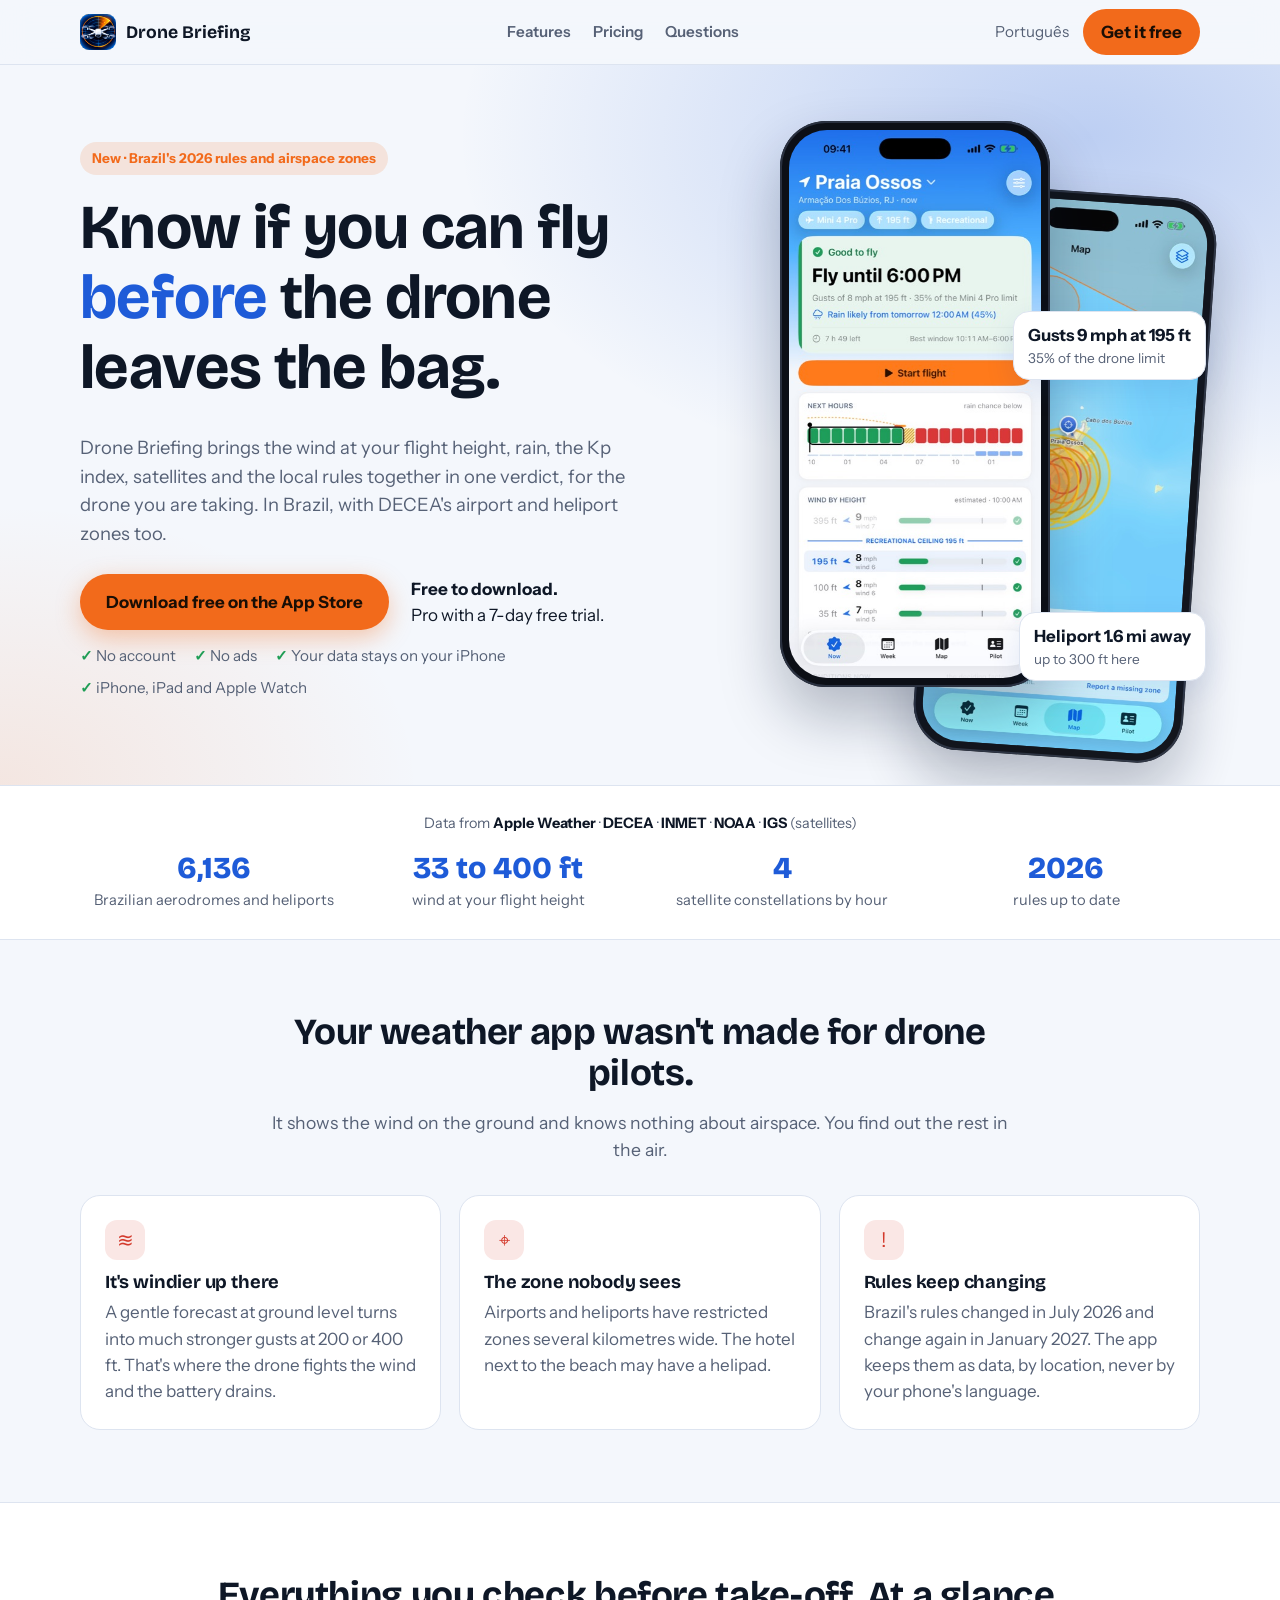
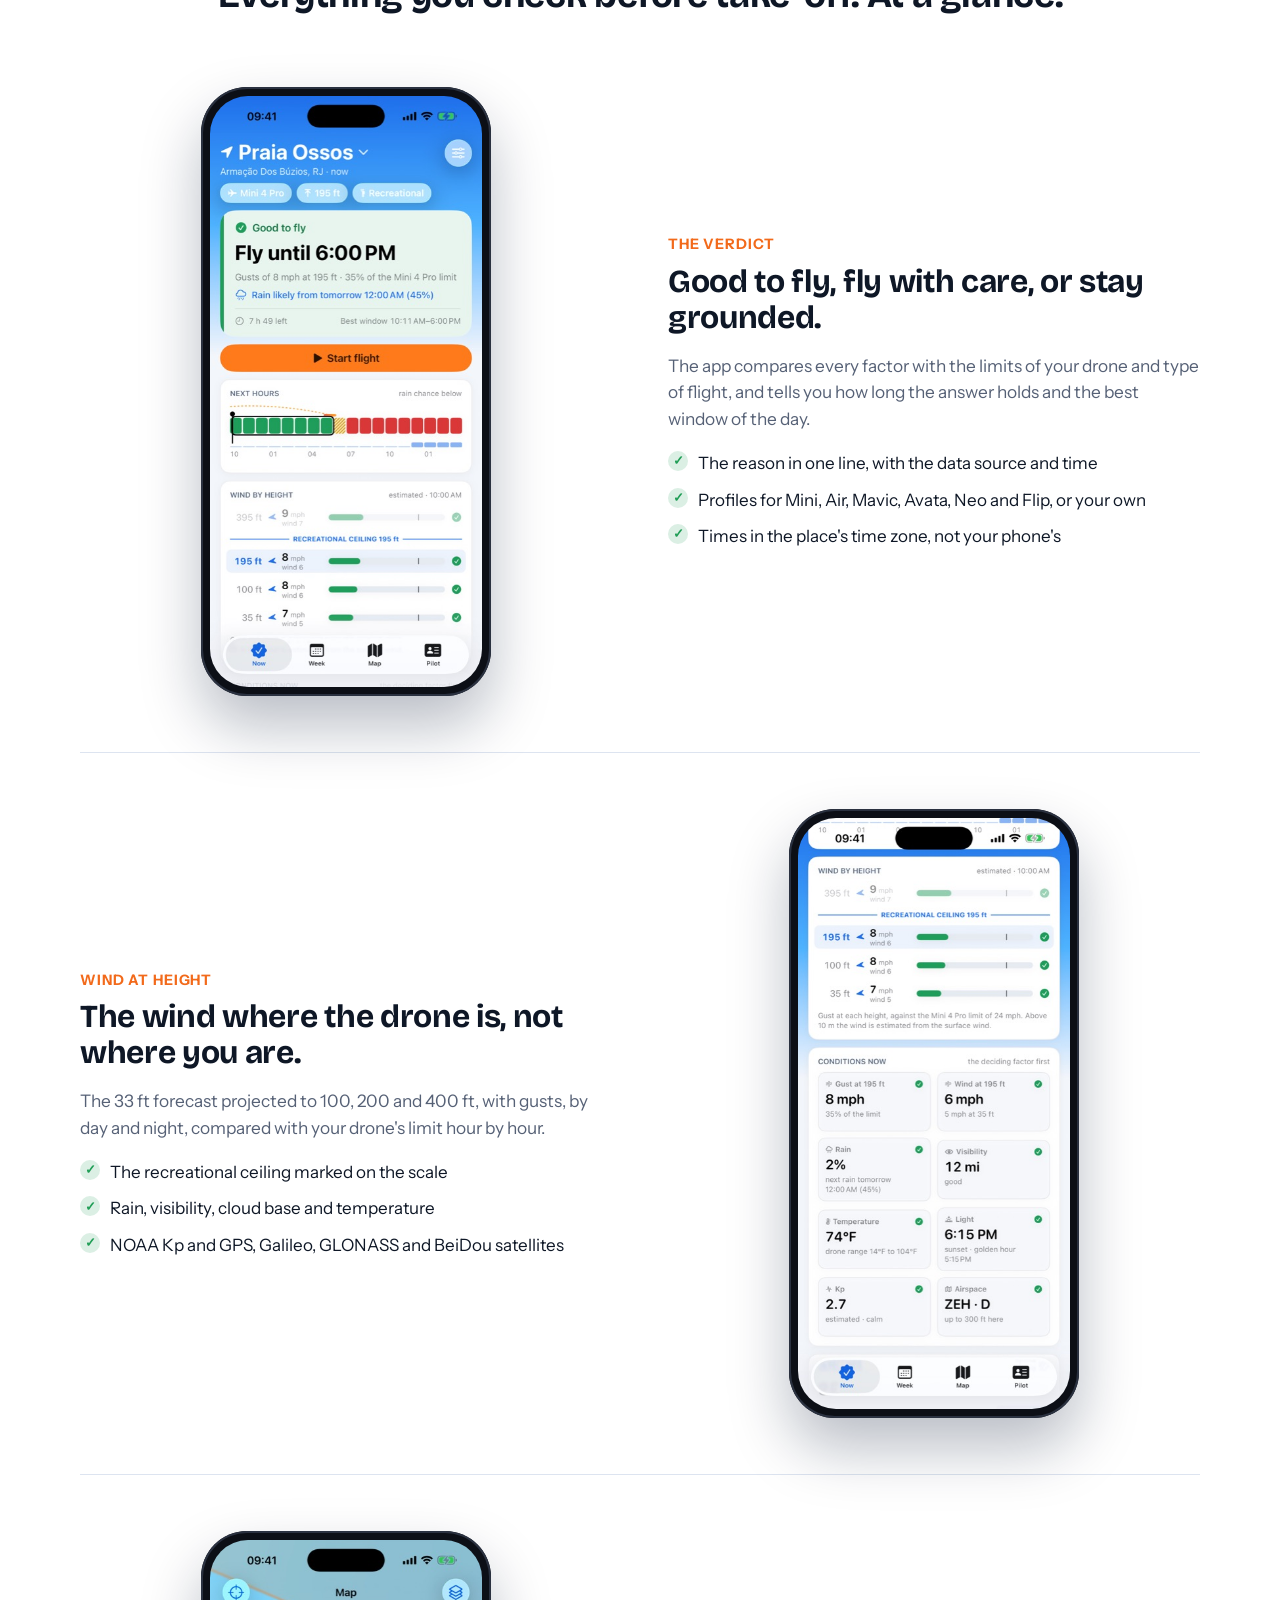
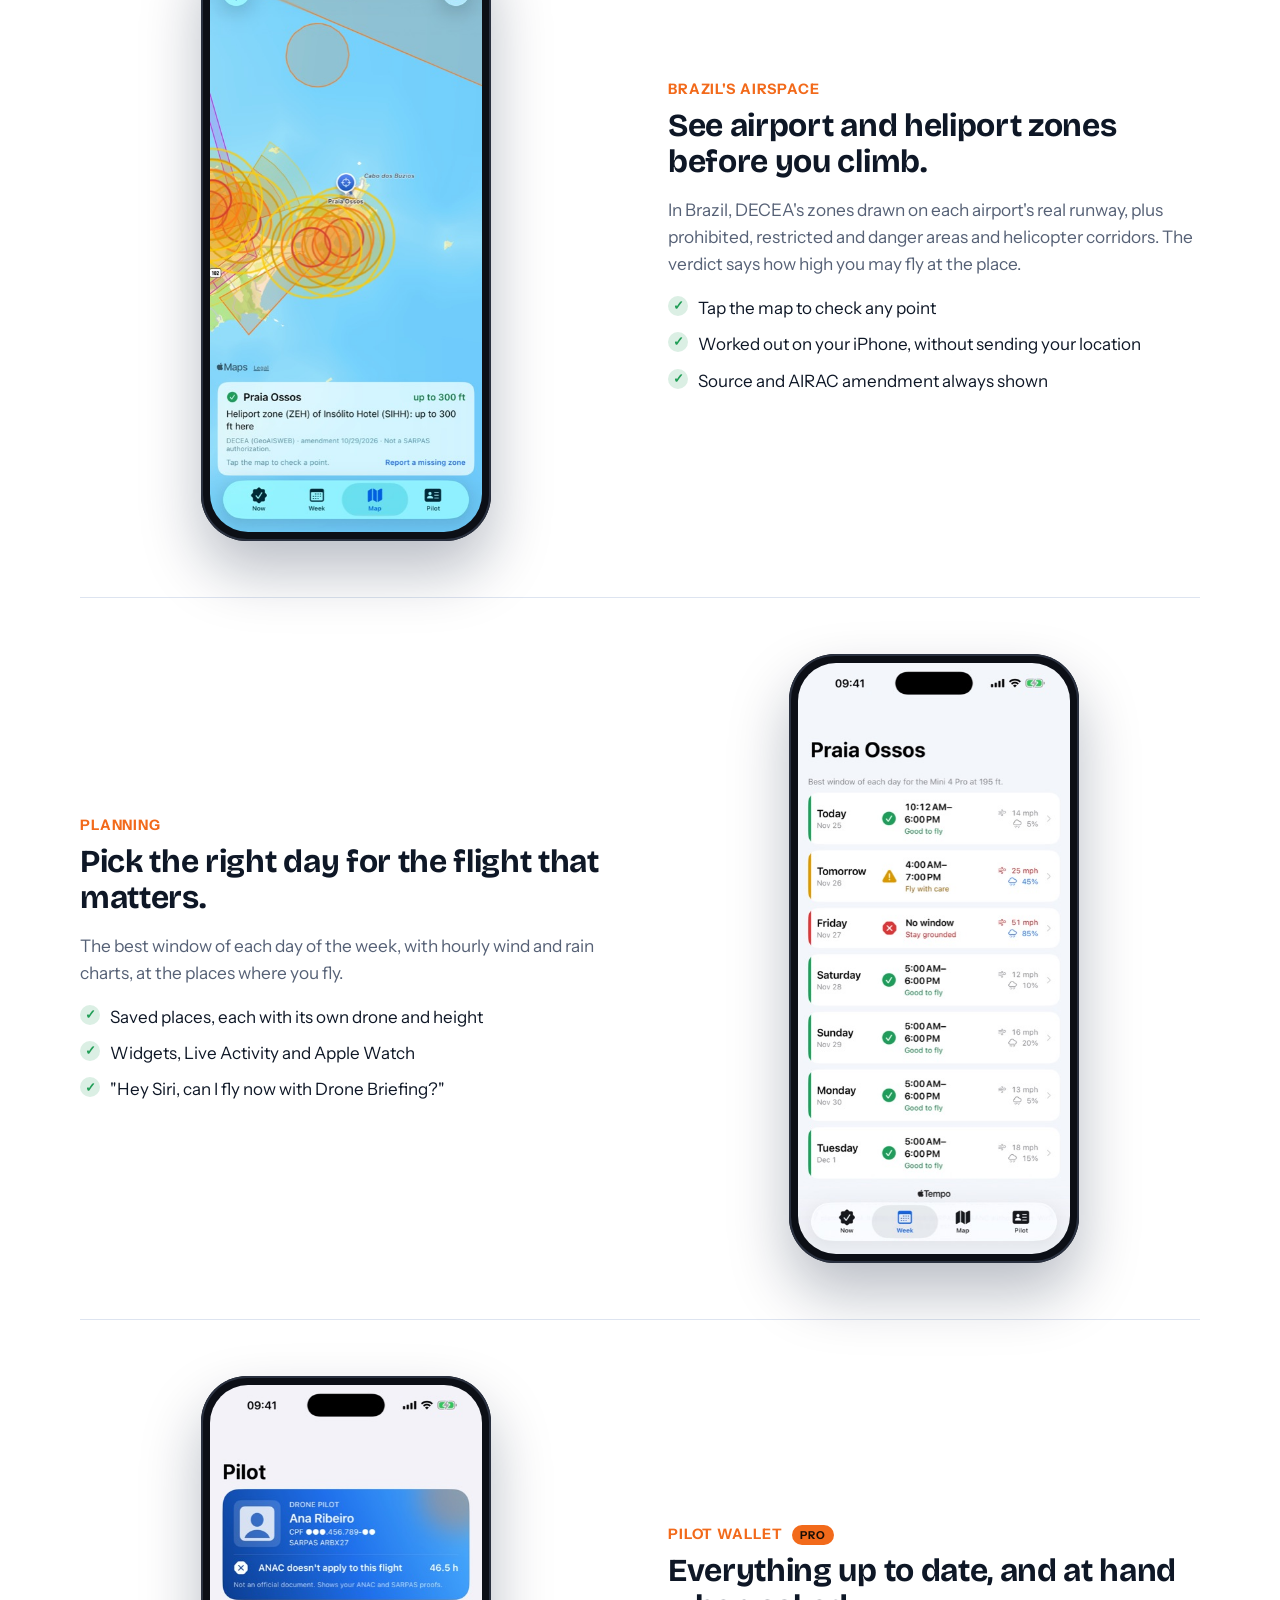
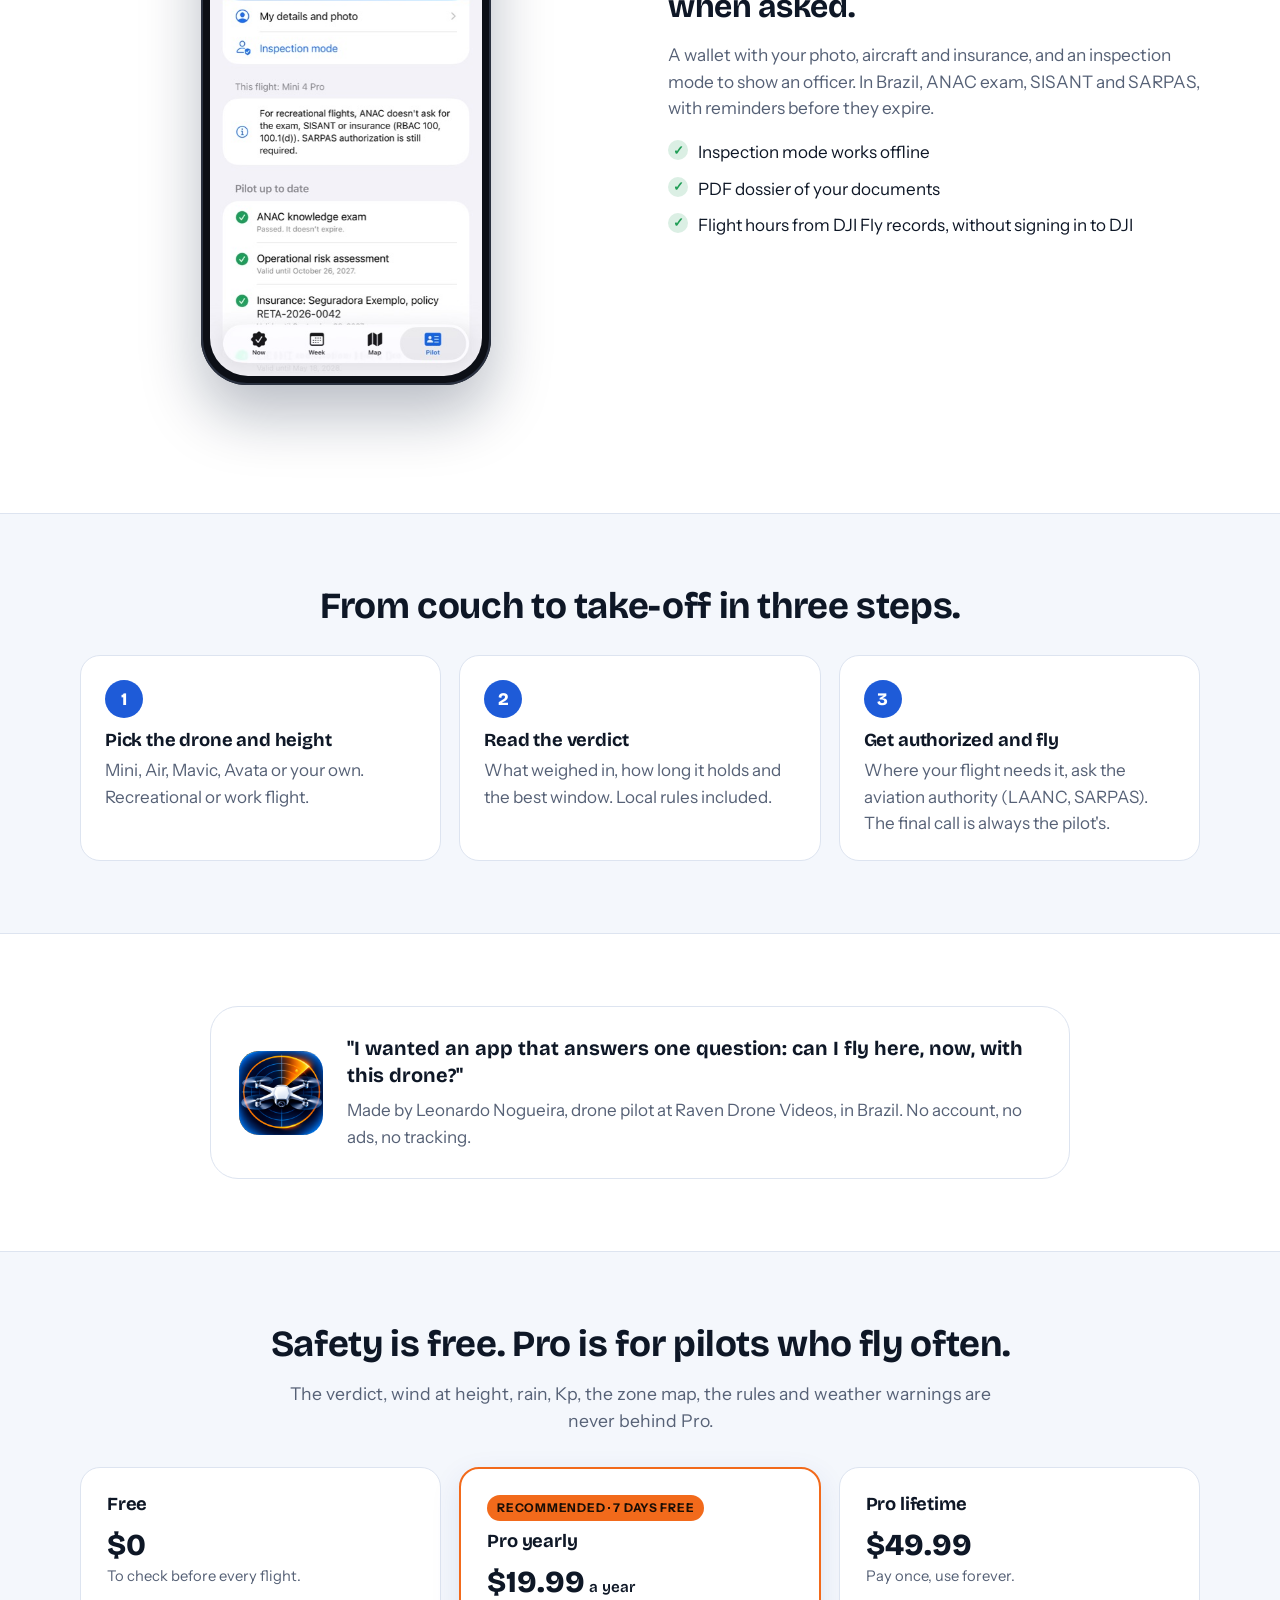
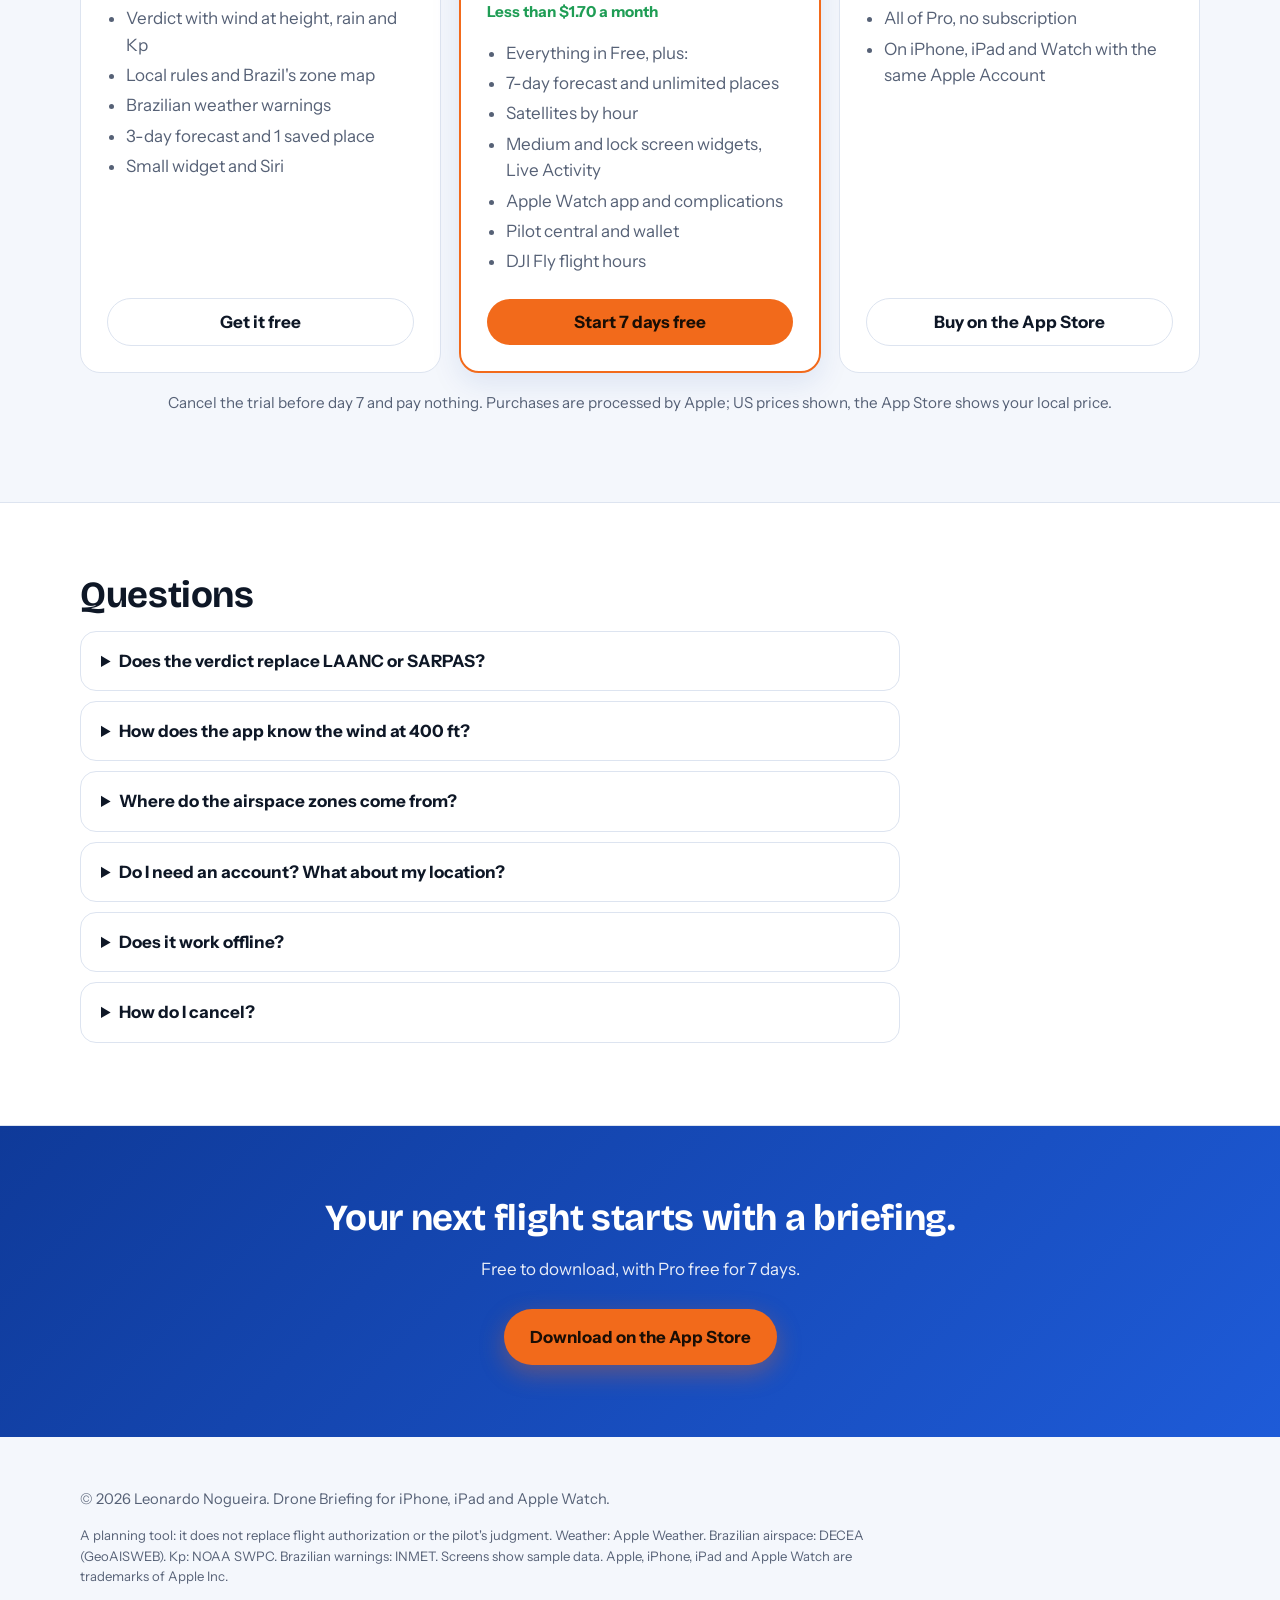
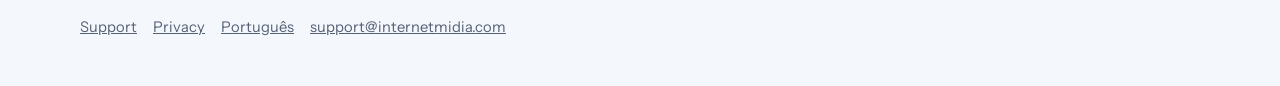
==== commit ba37b997: "Move the wind callout off the app's headline Co-Authored-By: Claude Opus 5.5 <noreply@anthropic.com>" ====
--- a/en/index.html
+++ b/en/index.html
@@ -22,7 +22,7 @@
 <link rel="preconnect" href="https://fonts.googleapis.com">
 <link rel="preconnect" href="https://fonts.gstatic.com" crossorigin>
 <link href="https://fonts.googleapis.com/css2?family=Bricolage+Grotesque:opsz,wght@12..96,700;12..96,800&family=Instrument+Sans:wght@400;600;700&display=swap" rel="stylesheet">
-<link rel="stylesheet" href="../style.css?v=2026-11-25b">
+<link rel="stylesheet" href="../style.css?v=2026-11-25c">
 <script type="application/ld+json">
 {
   "@context": "https://schema.org",
--- a/style.css
+++ b/style.css
@@ -171,9 +171,10 @@
 .aparelho img { display: block; width: 100%; border-radius: 38px; }
 .aparelho.frente { right: 150px; top: 0; z-index: 2; }
 .aparelho.tras { right: 0; top: 70px; transform: rotate(4deg); opacity: .97; }
-.selo-flutuante { position: absolute; z-index: 3; background: var(--card); border: 1px solid var(--line); box-shadow: var(--shadow); border-radius: 16px; padding: 10px 14px; font-size: .85rem; color: var(--muted); }
+.selo-flutuante { position: absolute; z-index: 3; white-space: nowrap; background: var(--card); border: 1px solid var(--line); box-shadow: var(--shadow); border-radius: 16px; padding: 10px 14px; font-size: .85rem; color: var(--muted); }
 .selo-flutuante b { display: block; color: var(--ink); font-size: 1.05rem; }
-.selo-flutuante.a { left: -10px; top: 150px; }
+/* Over the map phone's tiles, never over the app's text or the page's copy. */
+.selo-flutuante.a { left: auto; right: -6px; top: 190px; }
 .selo-flutuante.b { right: -6px; bottom: 40px; }
 
 .provas { background: var(--card); border-block: 1px solid var(--line); padding: 26px 0; }
@@ -226,7 +227,7 @@
   .aparelhos { height: 520px; max-width: 420px; margin: 0 auto; width: 100%; }
   .aparelho { width: 230px; }
   .aparelho.frente { right: auto; left: 0; }
-  .selo-flutuante.a { left: auto; right: 0; top: 20px; }
+  .selo-flutuante.a { left: auto; right: 0; top: 170px; }
   .dores, .passos { grid-template-columns: 1fr; }
   .numeros { grid-template-columns: 1fr 1fr; }
   .topo nav.menu { display: none; }
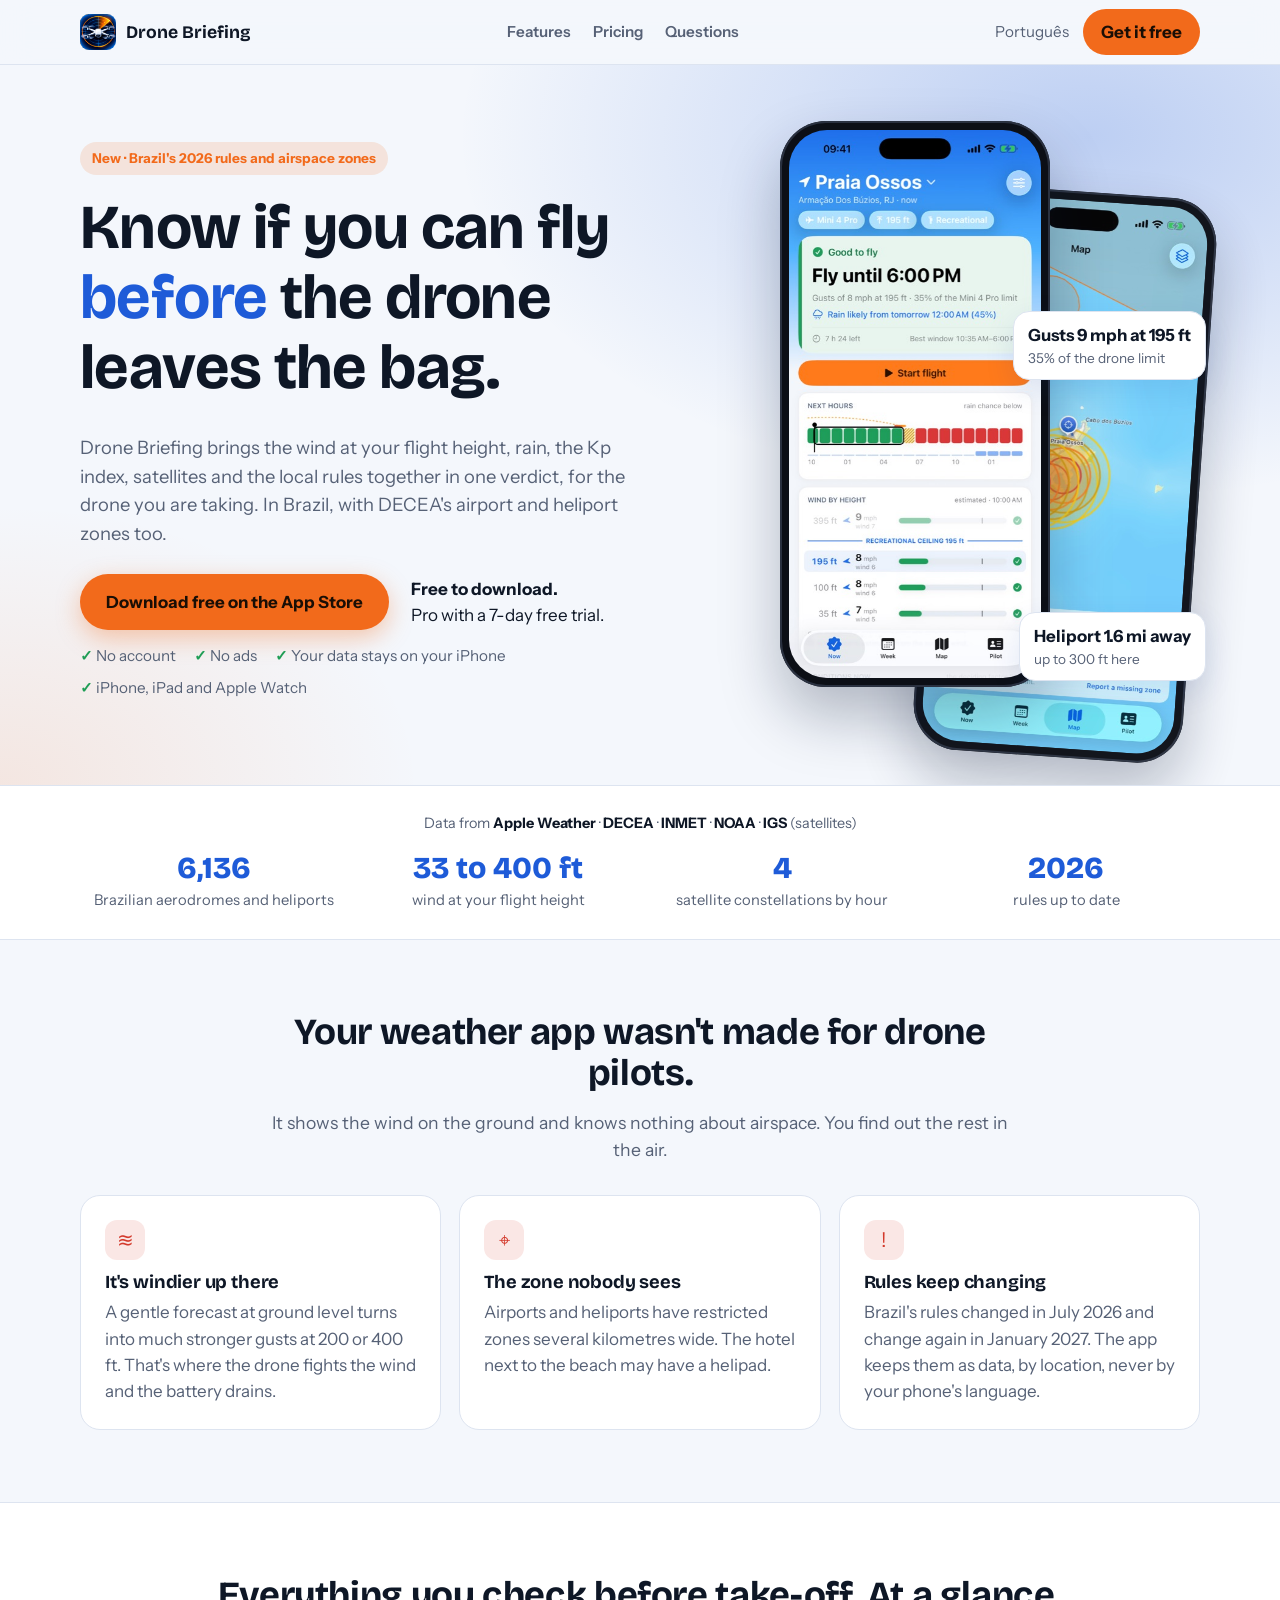
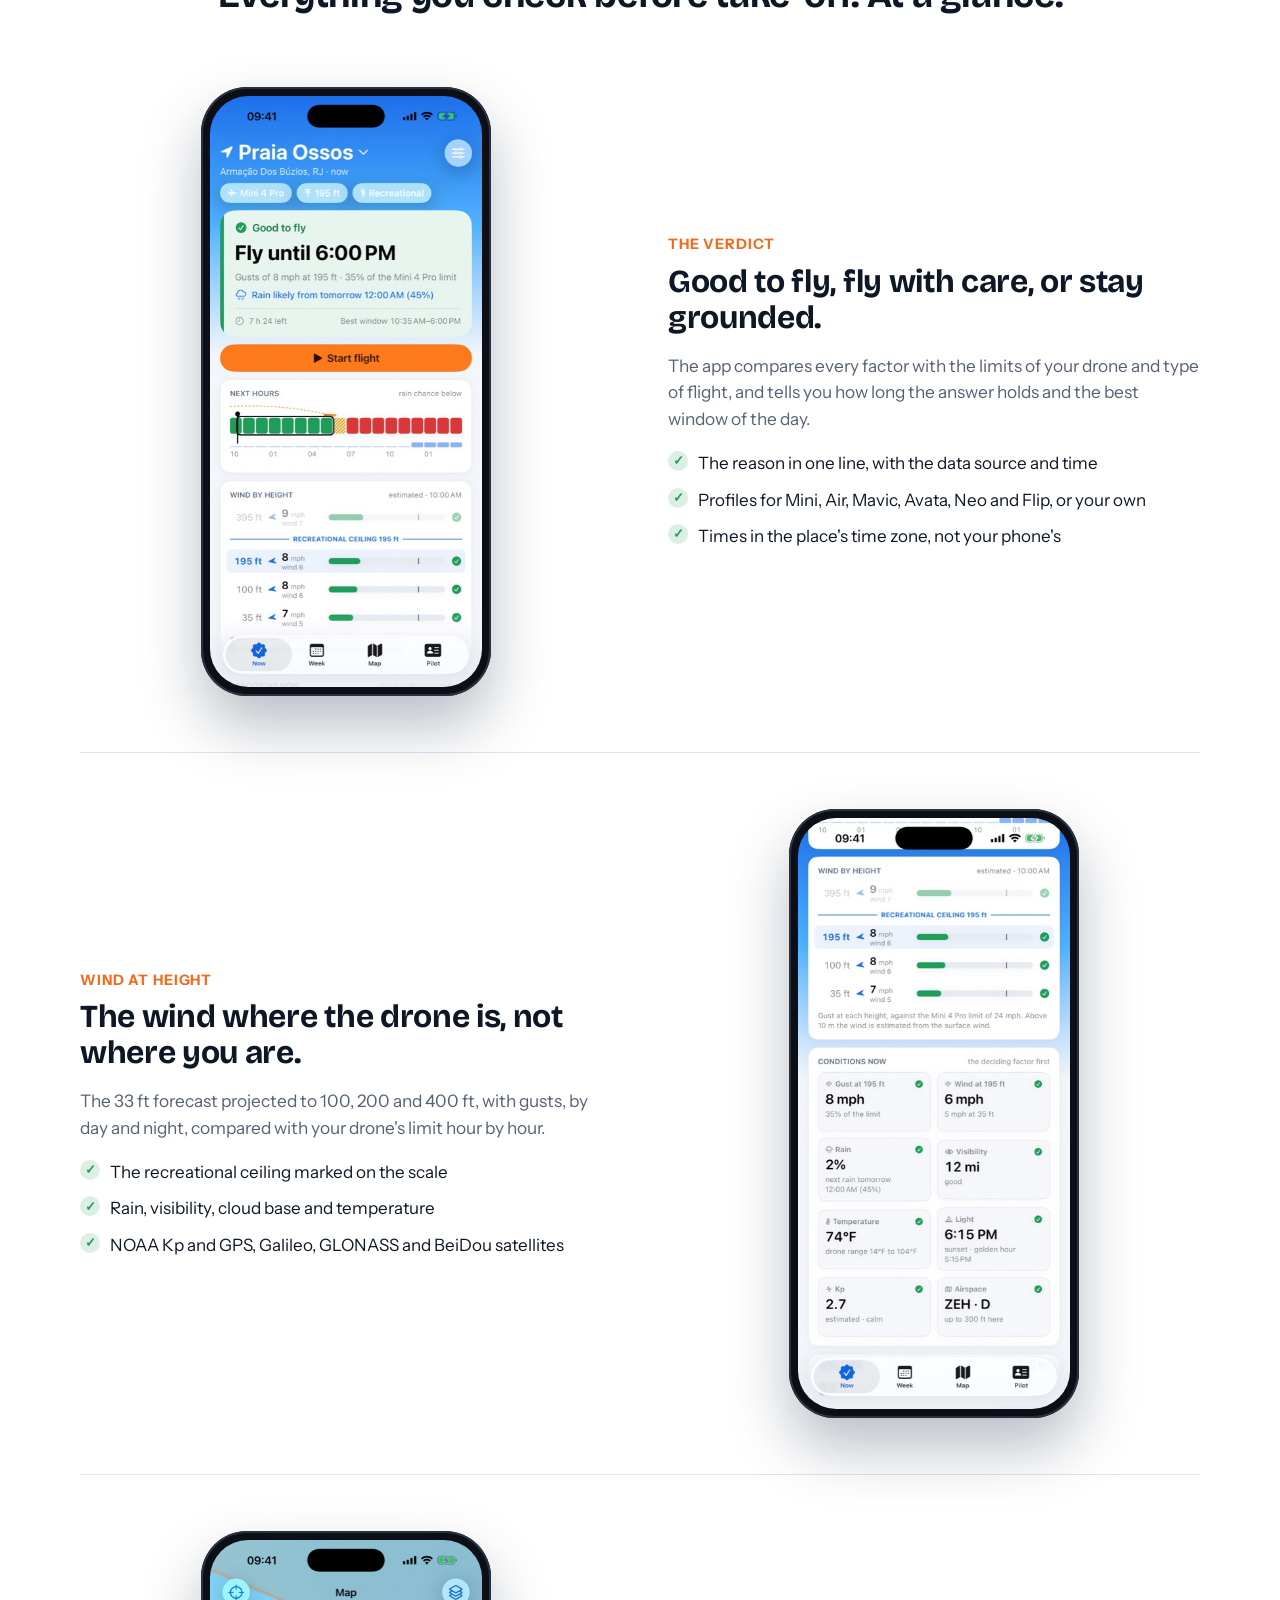
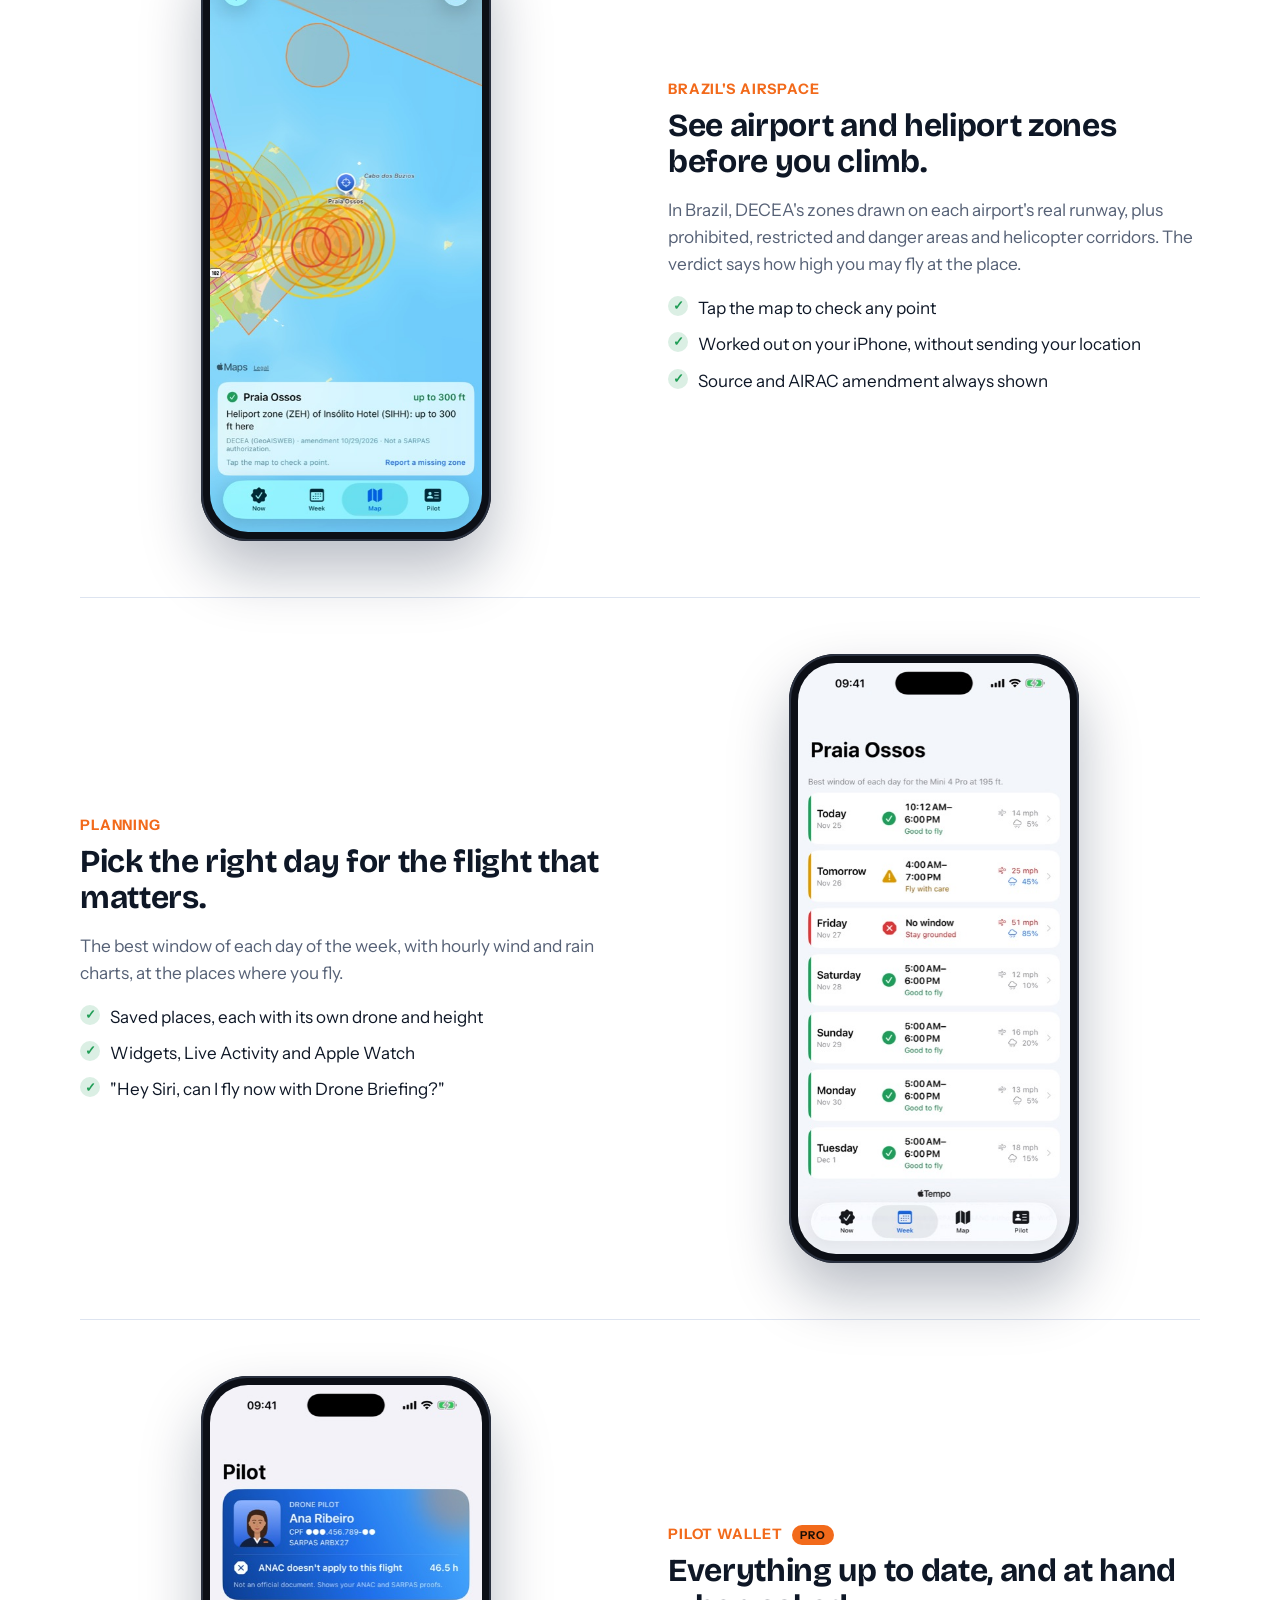
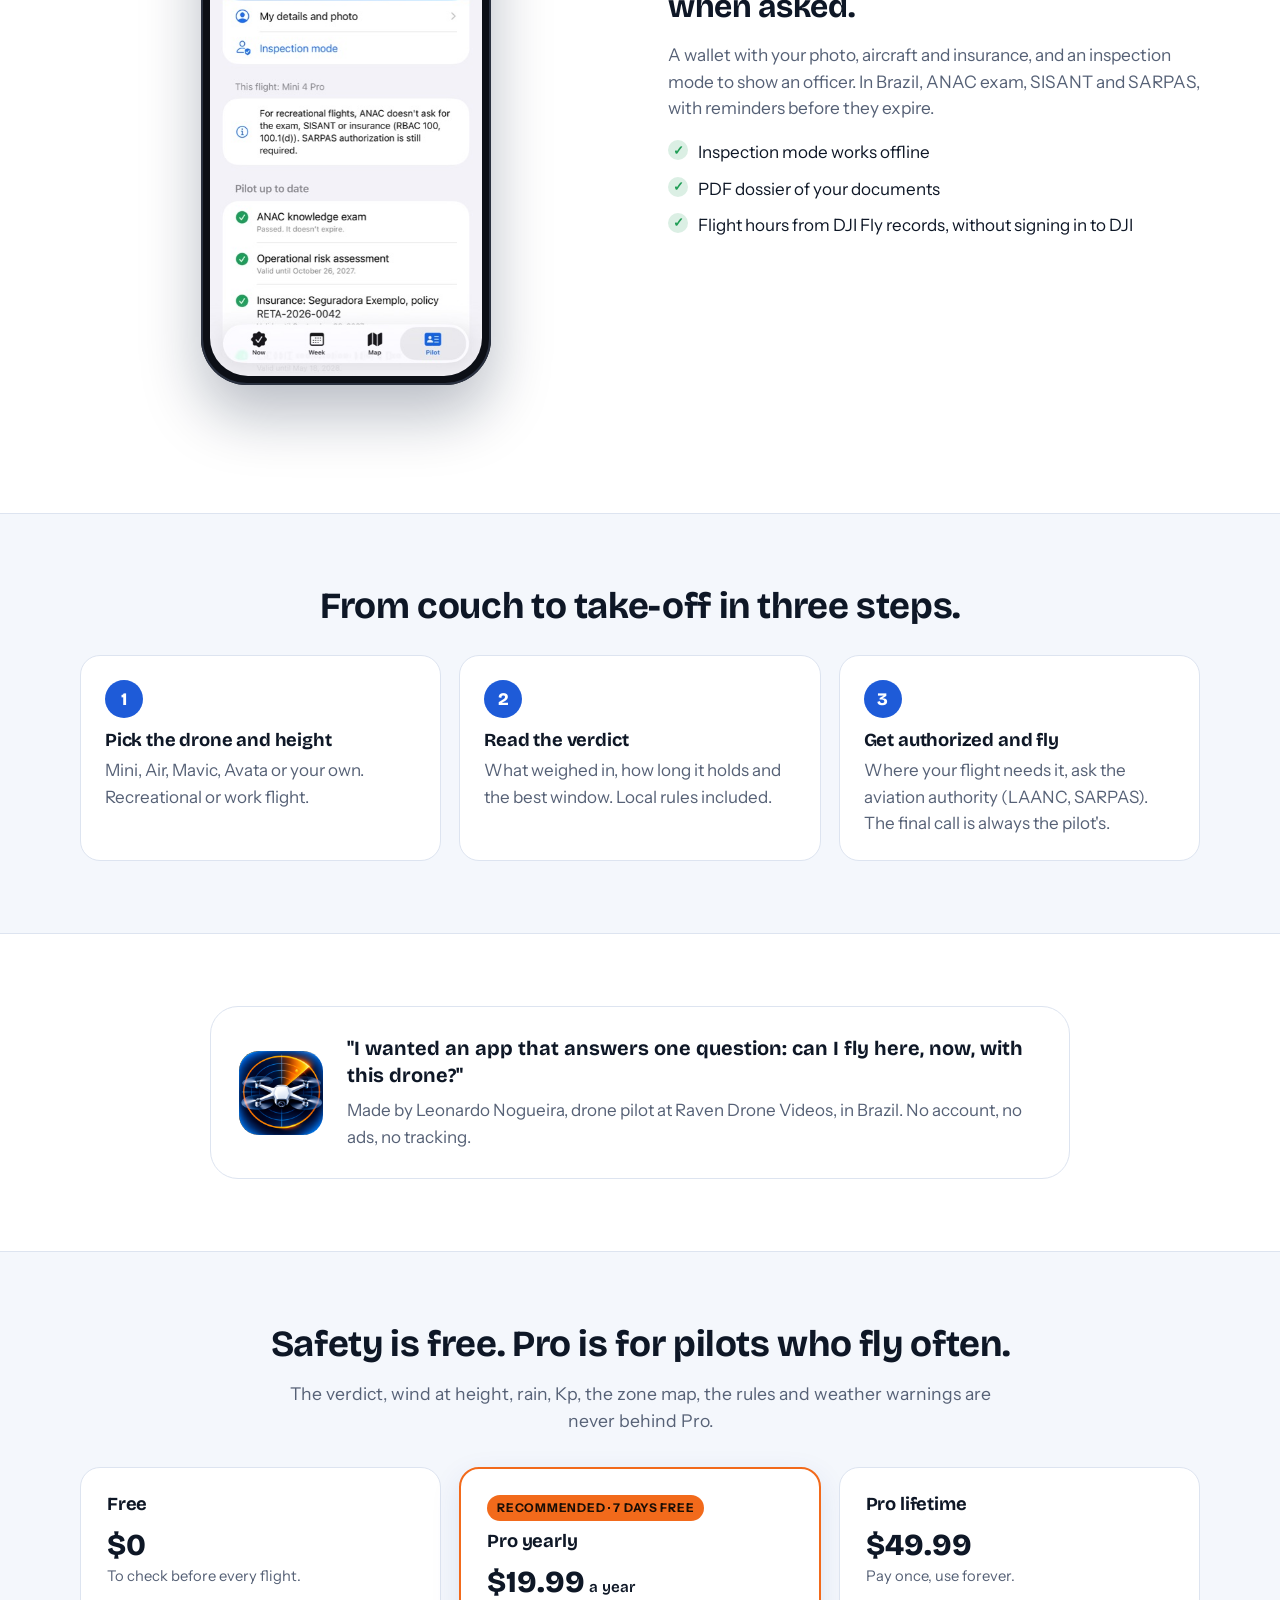
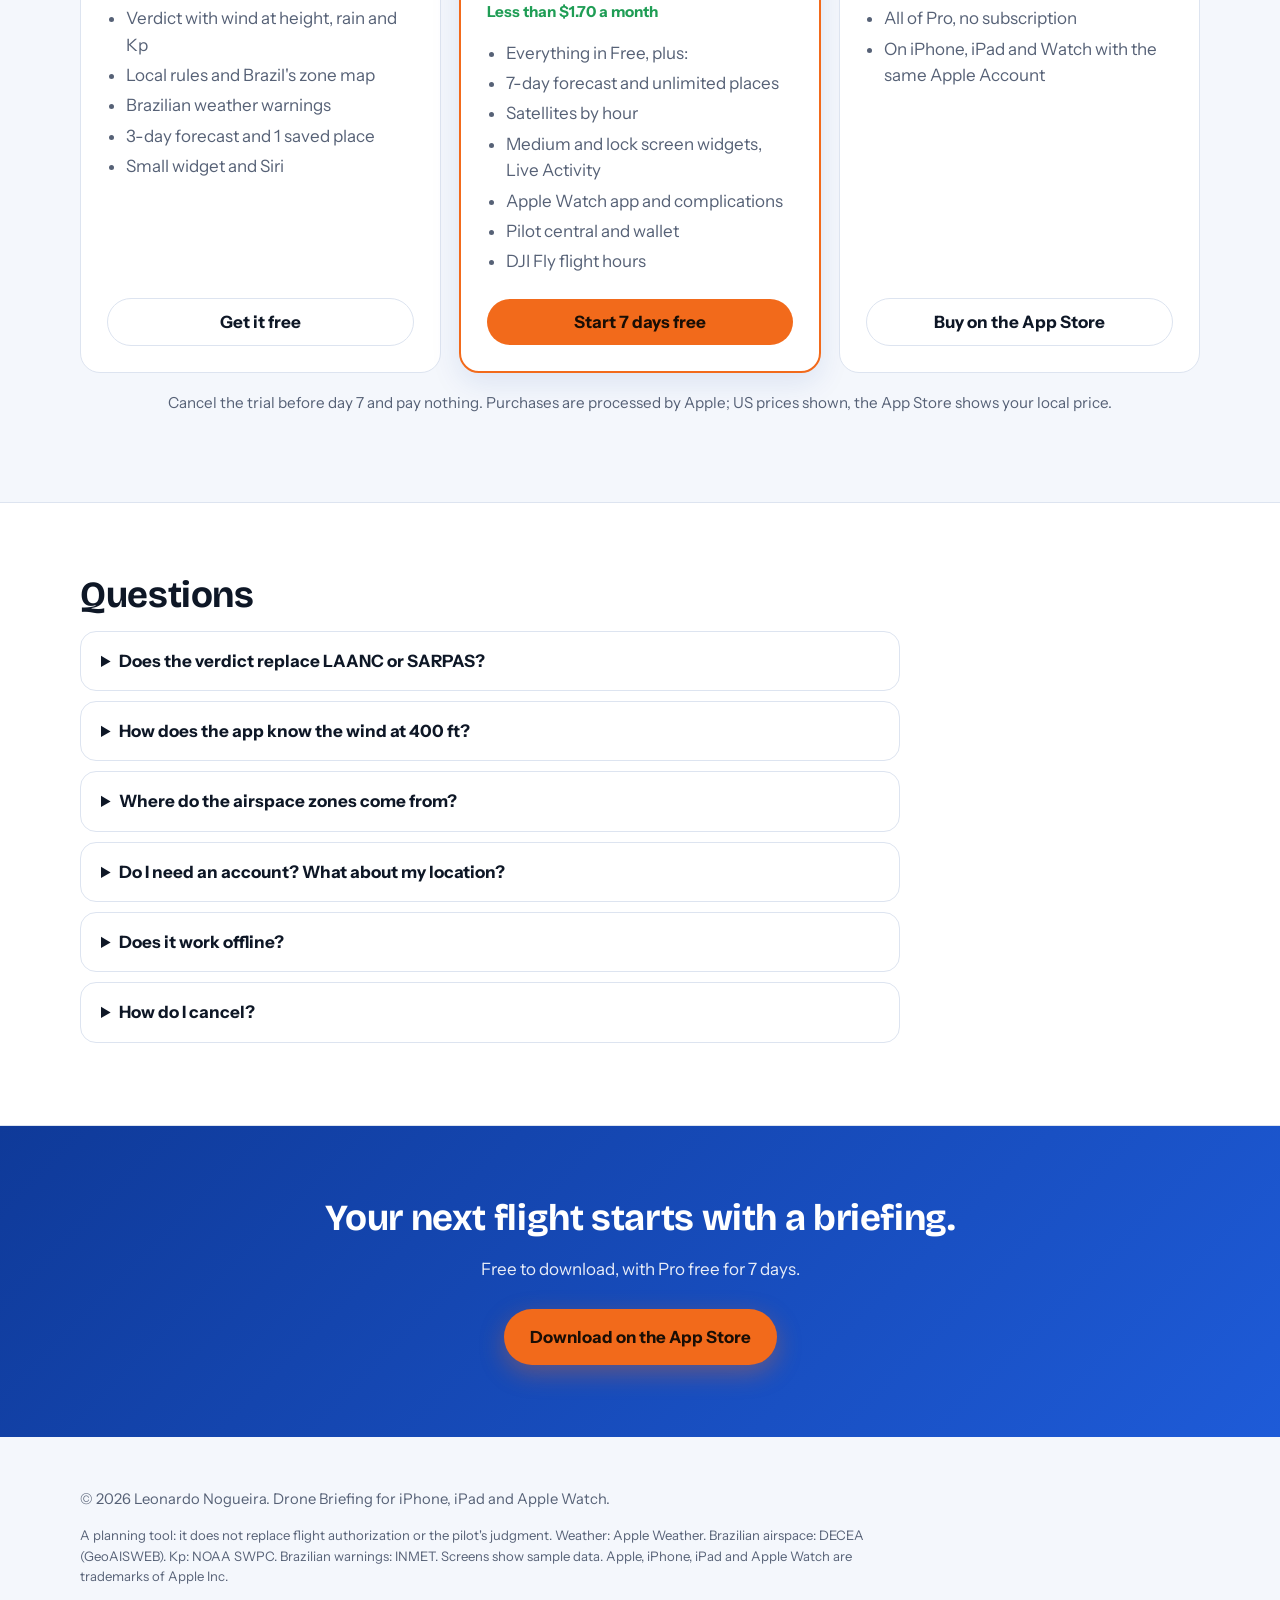
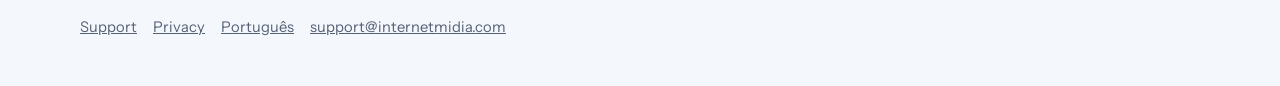
==== commit de3de6e6: "Refresh cached app screens Co-Authored-By: Claude Opus 5.5 <noreply@anthropic.com>" ====
--- a/en/index.html
+++ b/en/index.html
@@ -77,8 +77,8 @@
       </ul>
     </div>
     <div class="aparelhos" aria-hidden="true">
-      <div class="aparelho tras"><img src="../assets/screens/map-en.jpg" alt="" width="450" height="978"></div>
-      <div class="aparelho frente"><img src="../assets/screens/now-en.jpg" alt="" width="450" height="978"></div>
+      <div class="aparelho tras"><img src="../assets/screens/map-en.jpg?v=2" alt="" width="450" height="978"></div>
+      <div class="aparelho frente"><img src="../assets/screens/now-en.jpg?v=2" alt="" width="450" height="978"></div>
       <div class="selo-flutuante a"><b>Gusts 9 mph at 195 ft</b>35% of the drone limit</div>
       <div class="selo-flutuante b"><b>Heliport 1.6 mi away</b>up to 300 ft here</div>
     </div>
@@ -114,7 +114,7 @@
     <h2 class="centro">Everything you check before take-off. At a glance.</h2>
 
     <article class="recurso">
-      <div class="midia"><div class="aparelho"><img src="../assets/screens/now-en.jpg" alt="Now screen: Good to fly until 6 PM, with the wind at each height" width="450" height="978" loading="lazy"></div></div>
+      <div class="midia"><div class="aparelho"><img src="../assets/screens/now-en.jpg?v=2" alt="Now screen: Good to fly until 6 PM, with the wind at each height" width="450" height="978" loading="lazy"></div></div>
       <div>
         <p class="sobre">The verdict</p>
         <h3>Good to fly, fly with care, or stay grounded.</h3>
@@ -128,7 +128,7 @@
     </article>
 
     <article class="recurso invertido">
-      <div class="midia"><div class="aparelho"><img src="../assets/screens/wind-en.jpg" alt="Wind by height from 33 to 400 ft" width="450" height="978" loading="lazy"></div></div>
+      <div class="midia"><div class="aparelho"><img src="../assets/screens/wind-en.jpg?v=2" alt="Wind by height from 33 to 400 ft" width="450" height="978" loading="lazy"></div></div>
       <div>
         <p class="sobre">Wind at height</p>
         <h3>The wind where the drone is, not where you are.</h3>
@@ -142,7 +142,7 @@
     </article>
 
     <article class="recurso">
-      <div class="midia"><div class="aparelho"><img src="../assets/screens/map-en.jpg" alt="Map with DECEA heliport and airport zones around a beach in Búzios, Brazil" width="450" height="978" loading="lazy"></div></div>
+      <div class="midia"><div class="aparelho"><img src="../assets/screens/map-en.jpg?v=2" alt="Map with DECEA heliport and airport zones around a beach in Búzios, Brazil" width="450" height="978" loading="lazy"></div></div>
       <div>
         <p class="sobre">Brazil's airspace</p>
         <h3>See airport and heliport zones before you climb.</h3>
@@ -156,7 +156,7 @@
     </article>
 
     <article class="recurso invertido">
-      <div class="midia"><div class="aparelho"><img src="../assets/screens/week-en.jpg" alt="The week with the best window of each day" width="450" height="978" loading="lazy"></div></div>
+      <div class="midia"><div class="aparelho"><img src="../assets/screens/week-en.jpg?v=2" alt="The week with the best window of each day" width="450" height="978" loading="lazy"></div></div>
       <div>
         <p class="sobre">Planning</p>
         <h3>Pick the right day for the flight that matters.</h3>
@@ -170,7 +170,7 @@
     </article>
 
     <article class="recurso">
-      <div class="midia"><div class="aparelho"><img src="../assets/screens/pilot-en.jpg" alt="Pilot wallet with photo and documents" width="450" height="978" loading="lazy"></div></div>
+      <div class="midia"><div class="aparelho"><img src="../assets/screens/pilot-en.jpg?v=2" alt="Pilot wallet with photo and documents" width="450" height="978" loading="lazy"></div></div>
       <div>
         <p class="sobre">Pilot wallet <span class="selo-pro">PRO</span></p>
         <h3>Everything up to date, and at hand when asked.</h3>
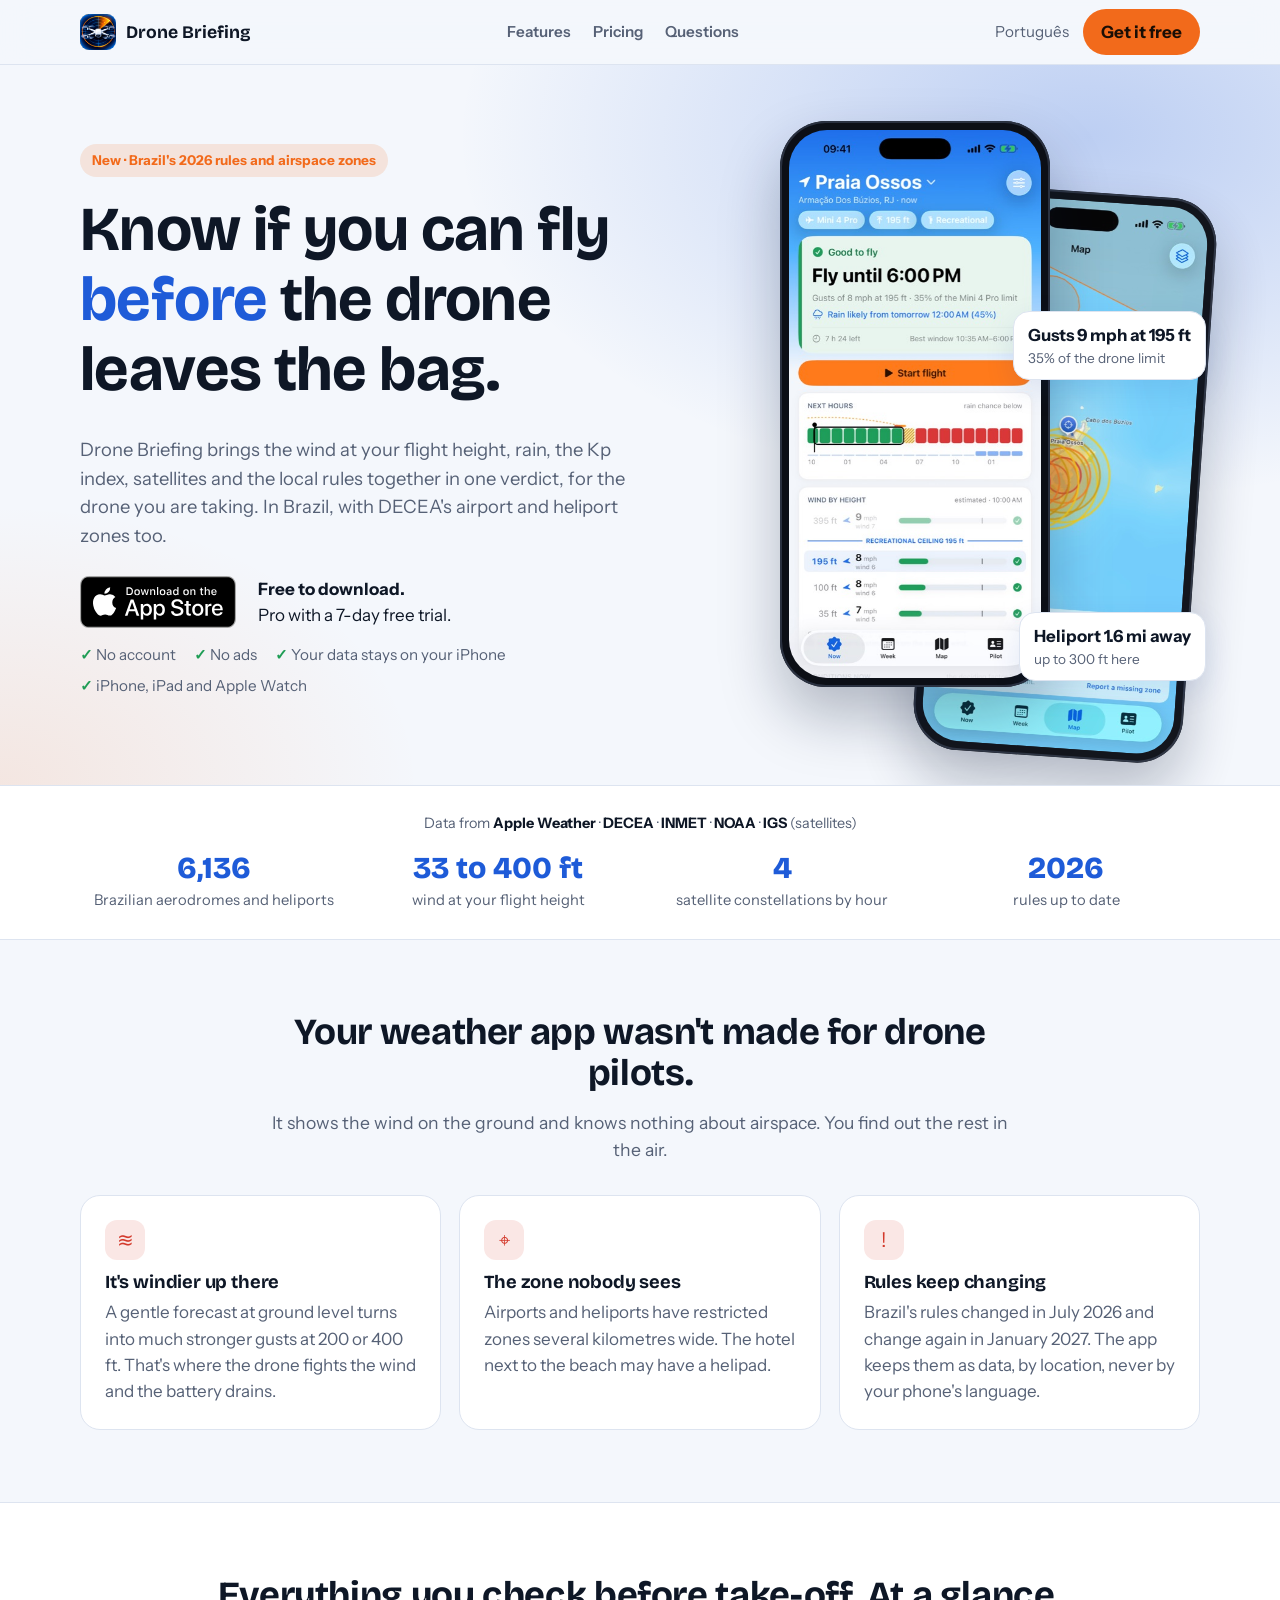
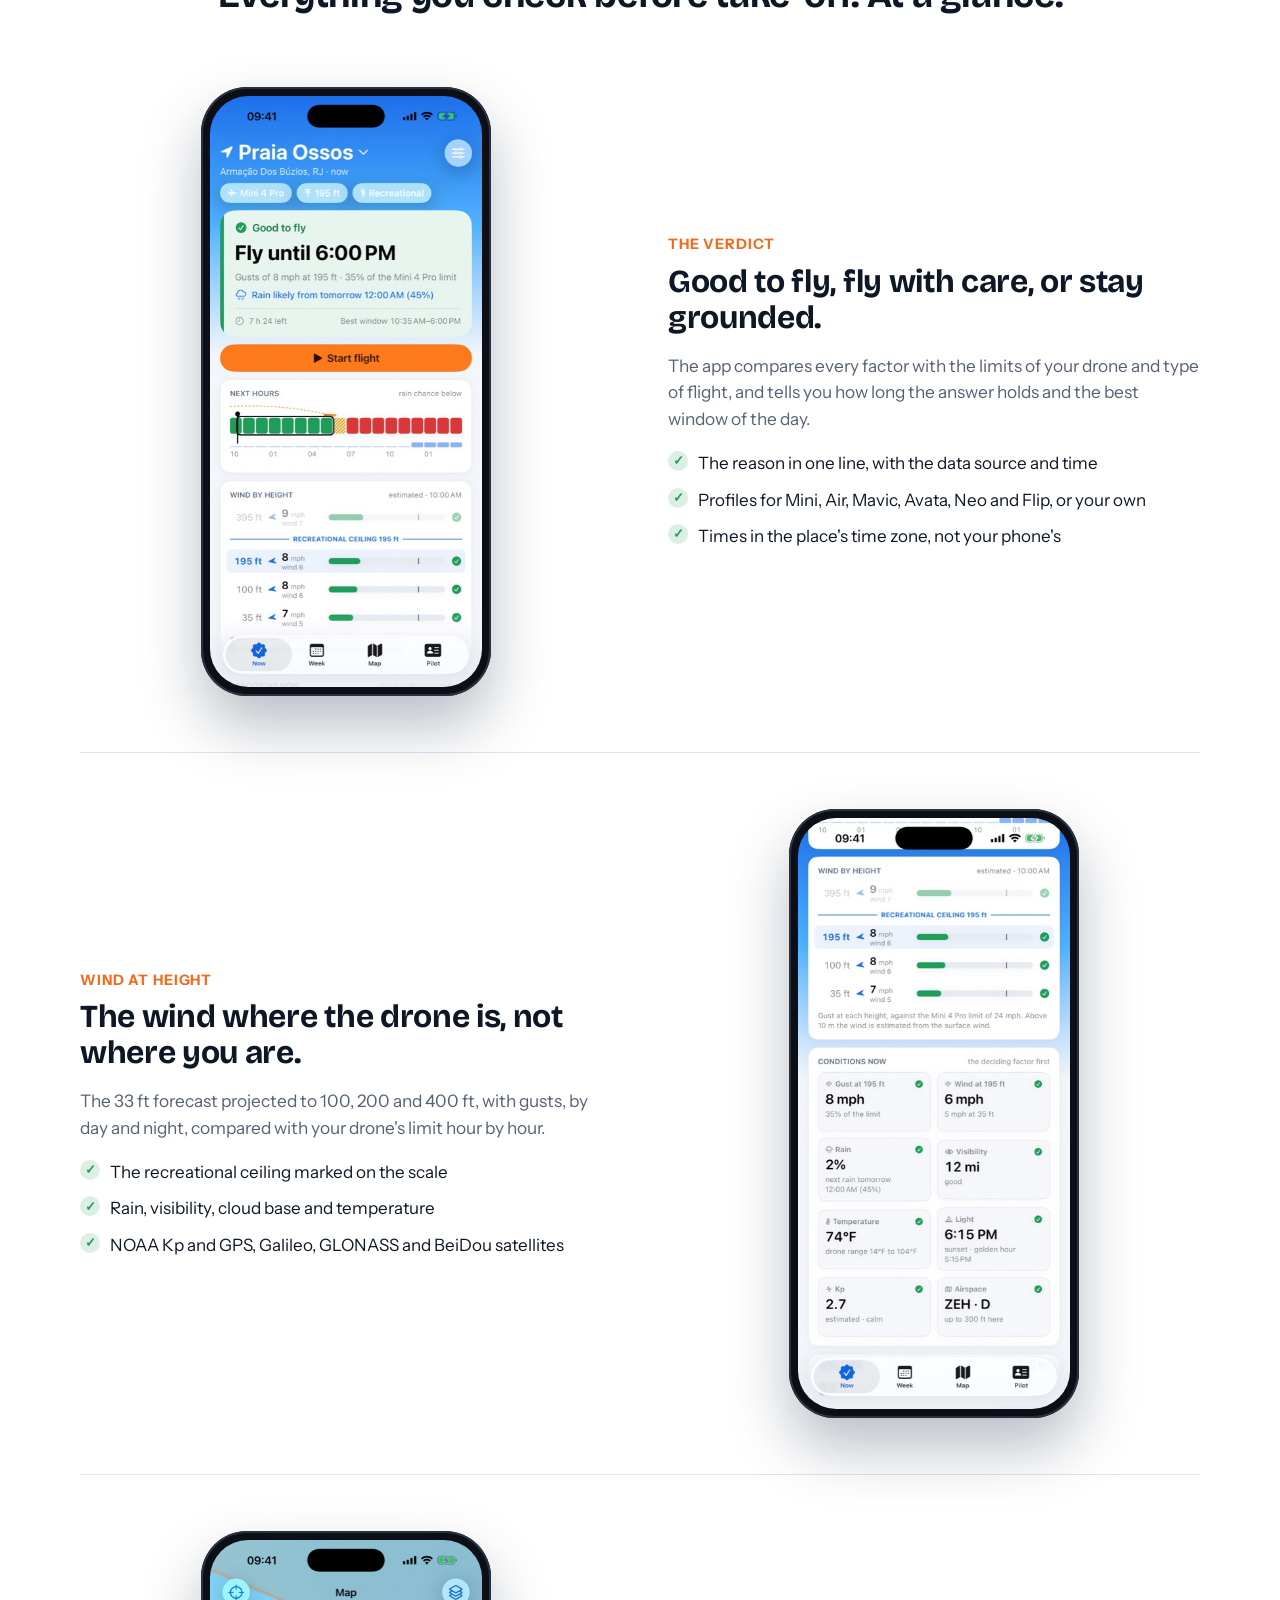
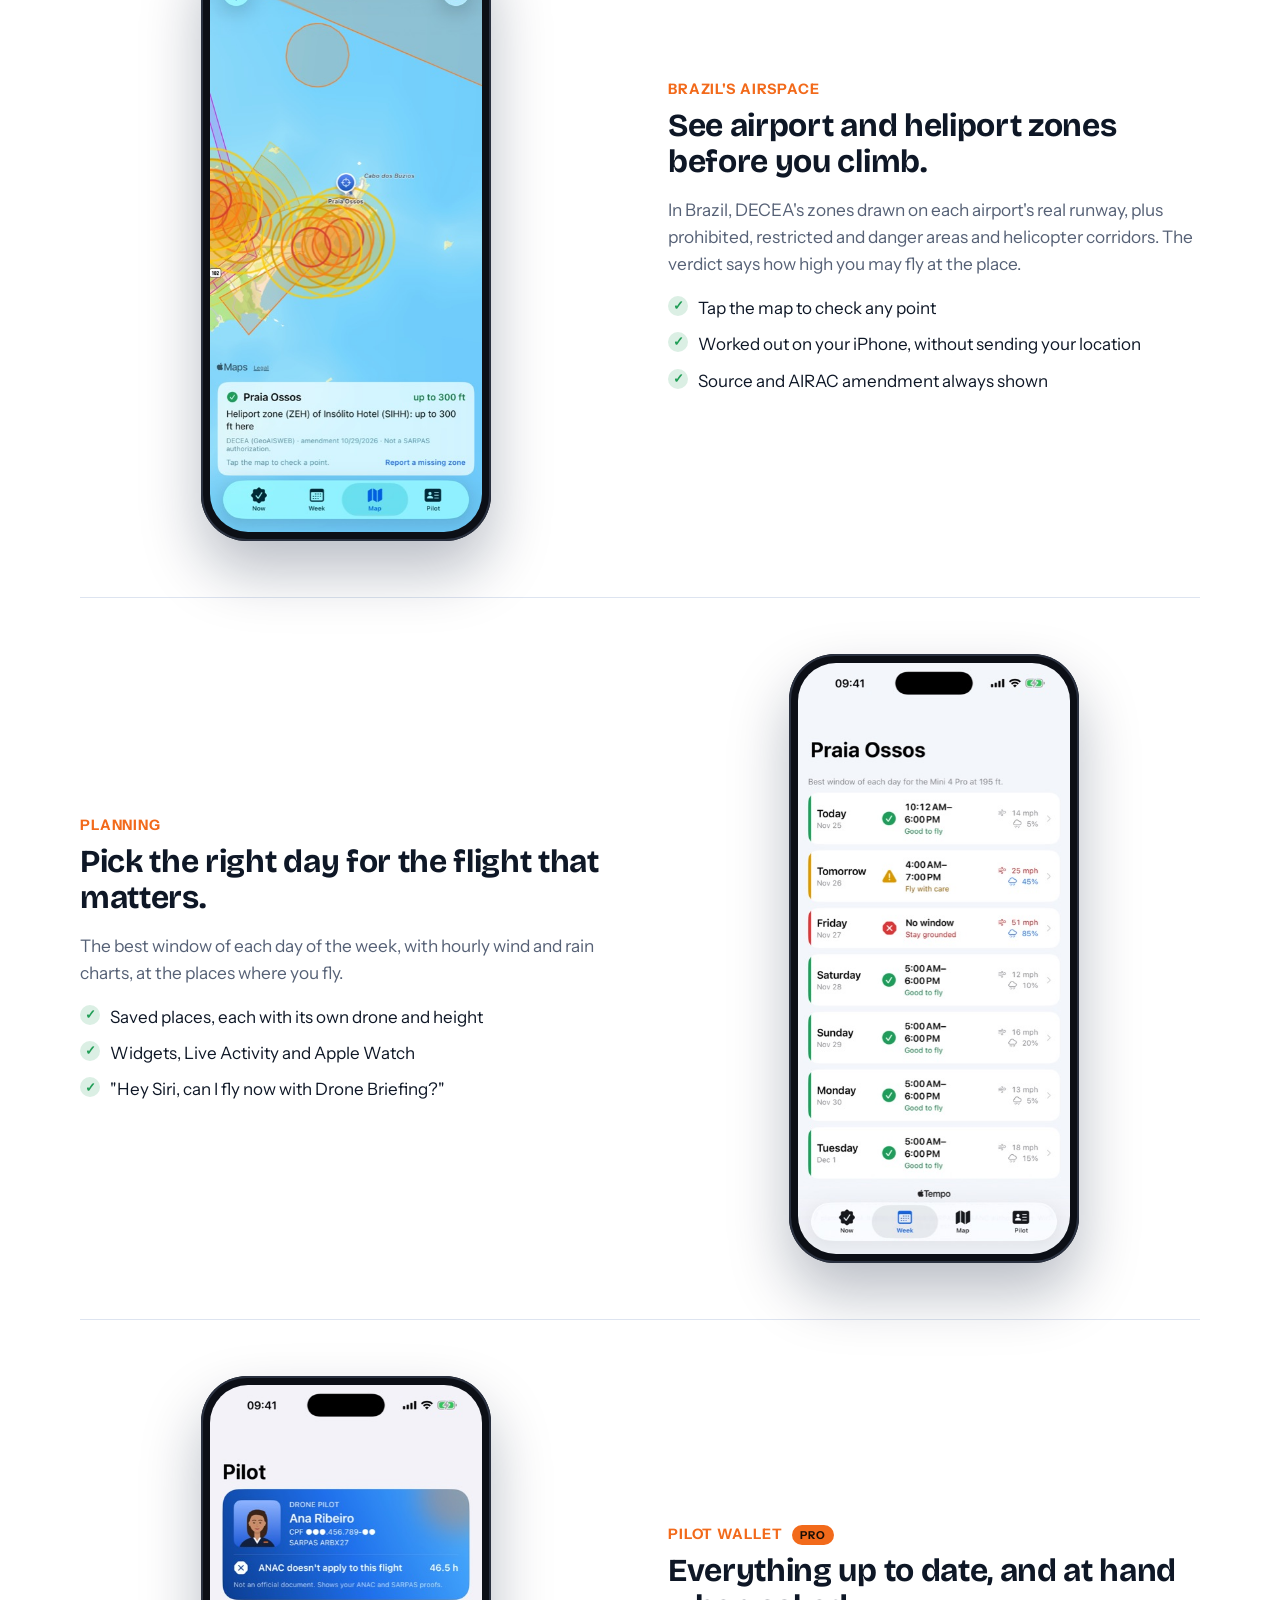
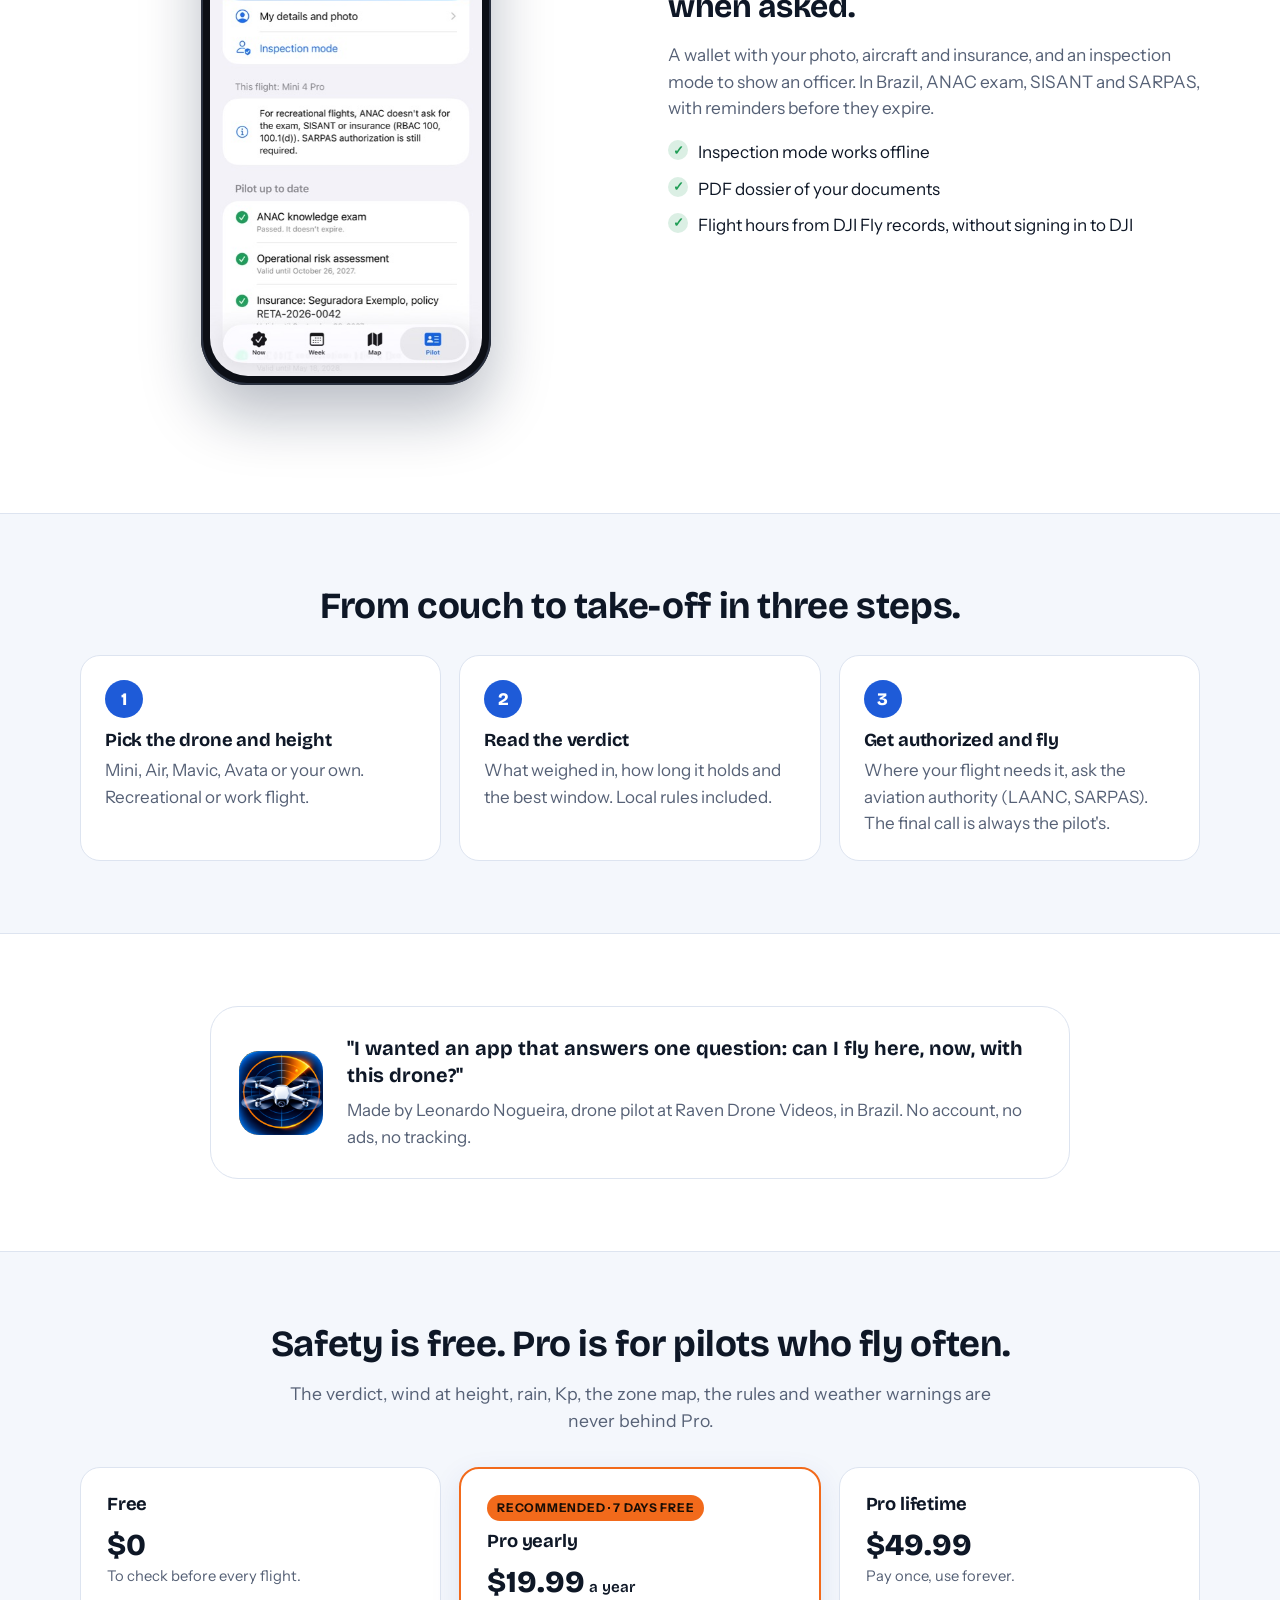
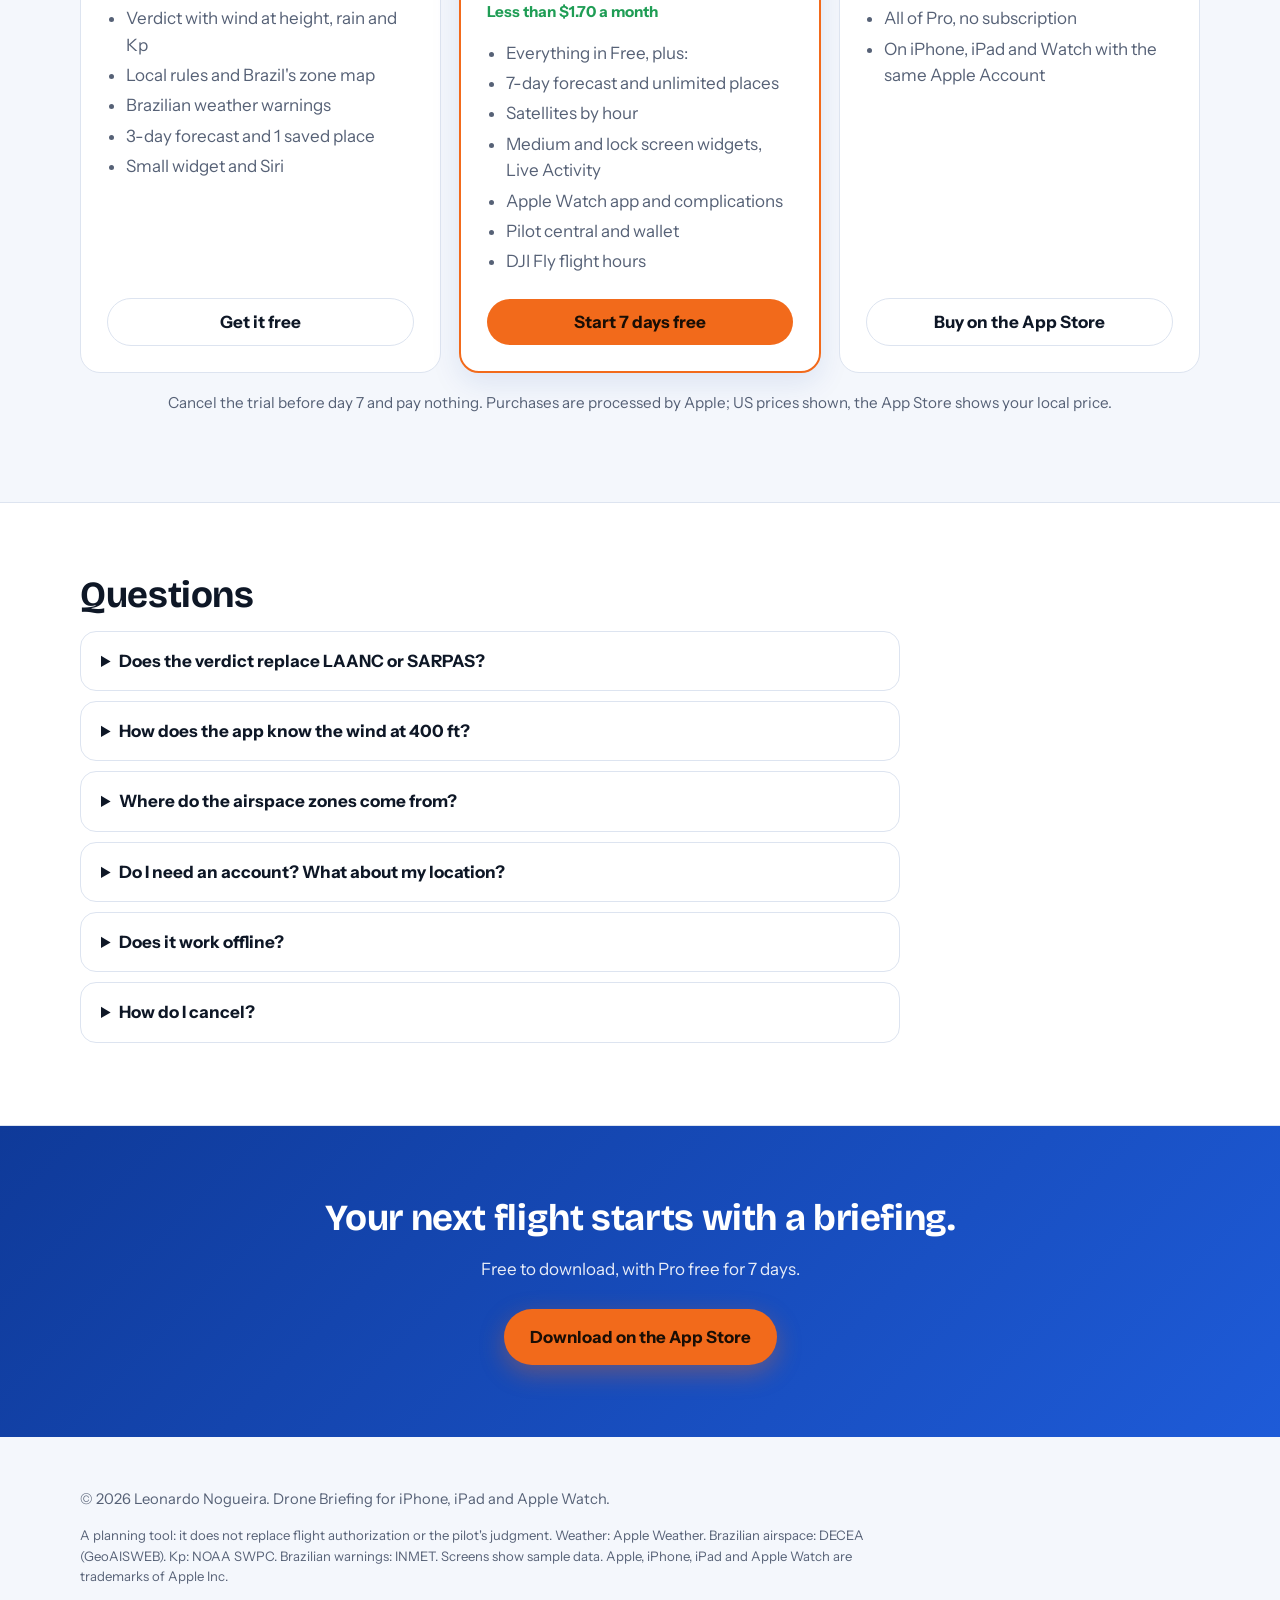
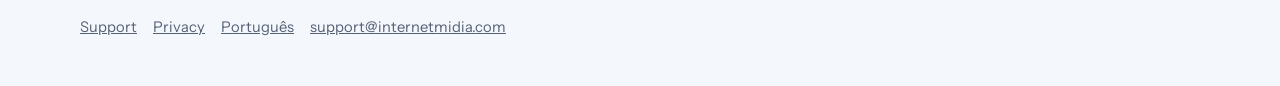
==== commit 1de7c24d: "Use the official App Store badges and the Instagram campaign link Adds Apple's official black badges" ====
--- a/en/index.html
+++ b/en/index.html
@@ -33,7 +33,7 @@
   "description": "Tells you if you can fly your drone here and now: wind at flight height, rain, Kp index, satellites, the local rules and Brazil's DECEA airspace zones.",
   "image": "https://dronebriefing.ravendronevideos.com.br/assets/icon-512.png",
   "url": "https://dronebriefing.ravendronevideos.com.br/en/",
-  "downloadUrl": "https://apps.apple.com/app/idAPPLEID",
+  "downloadUrl": "https://apps.apple.com/app/id6838916058",
   "inLanguage": "en",
   "offers": { "@type": "Offer", "price": "0", "priceCurrency": "USD", "description": "Free download. Drone Briefing Pro: yearly with a 7-day free trial, or lifetime." },
   "author": { "@type": "Person", "name": "Leonardo Nogueira" }
@@ -52,7 +52,7 @@
     </nav>
     <div class="topo-acoes">
       <a class="idioma-link" href="../" hreflang="pt-BR" lang="pt-BR">Português</a>
-      <a class="botao" href="https://apps.apple.com/app/idAPPLEID">Get it free</a>
+      <a class="botao" href="https://apps.apple.com/app/id6838916058">Get it free</a>
     </div>
   </div>
 </header>
@@ -66,7 +66,7 @@
       <h1>Know if you can fly <em>before</em> the drone leaves the bag.</h1>
       <p class="subtitulo">Drone Briefing brings the wind at your flight height, rain, the Kp index, satellites and the local rules together in one verdict, for the drone you are taking. In Brazil, with DECEA's airport and heliport zones too.</p>
       <div class="acoes">
-        <a class="selo" href="https://apps.apple.com/app/idAPPLEID"><img src="../assets/badge-app-store-en.svg" alt="Download on the App Store" width="160" height="52" onerror="this.parentNode.className='botao grande';this.parentNode.textContent='Download free on the App Store';"></a>
+        <a class="selo" href="https://apps.apple.com/app/id6838916058"><img src="../assets/badge-app-store-en.svg" alt="Download on the App Store" width="156" height="52" onerror="this.parentNode.className='botao grande';this.parentNode.textContent='Download free on the App Store';"></a>
         <p class="oferta"><strong>Free to download.</strong><br>Pro with a 7-day free trial.</p>
       </div>
       <ul class="garantias-mini">
@@ -224,7 +224,7 @@
           <li>3-day forecast and 1 saved place</li>
           <li>Small widget and Siri</li>
         </ul>
-        <a class="botao secundario" href="https://apps.apple.com/app/idAPPLEID">Get it free</a>
+        <a class="botao secundario" href="https://apps.apple.com/app/id6838916058">Get it free</a>
       </div>
       <div class="plano destaque">
         <span class="fita">RECOMMENDED · 7 DAYS FREE</span>
@@ -240,7 +240,7 @@
           <li>Pilot central and wallet</li>
           <li>DJI Fly flight hours</li>
         </ul>
-        <a class="botao" href="https://apps.apple.com/app/idAPPLEID">Start 7 days free</a>
+        <a class="botao" href="https://apps.apple.com/app/id6838916058">Start 7 days free</a>
       </div>
       <div class="plano">
         <h3>Pro lifetime</h3>
@@ -250,7 +250,7 @@
           <li>All of Pro, no subscription</li>
           <li>On iPhone, iPad and Watch with the same Apple Account</li>
         </ul>
-        <a class="botao secundario" href="https://apps.apple.com/app/idAPPLEID">Buy on the App Store</a>
+        <a class="botao secundario" href="https://apps.apple.com/app/id6838916058">Buy on the App Store</a>
       </div>
     </div>
     <p class="seguro">Cancel the trial before day 7 and pay nothing. Purchases are processed by Apple; US prices shown, the App Store shows your local price.</p>
@@ -275,7 +275,7 @@
   <div class="largura">
     <h2>Your next flight starts with a briefing.</h2>
     <p>Free to download, with Pro free for 7 days.</p>
-    <a class="botao grande" href="https://apps.apple.com/app/idAPPLEID">Download on the App Store</a>
+    <a class="botao grande" href="https://apps.apple.com/app/id6838916058">Download on the App Store</a>
   </div>
 </section>
 
@@ -283,7 +283,7 @@
 
 <div class="barra-fixa">
   <span>Drone Briefing · free</span>
-  <a class="botao" href="https://apps.apple.com/app/idAPPLEID">Get it</a>
+  <a class="botao" href="https://apps.apple.com/app/id6838916058">Get it</a>
 </div>
 
 <footer class="rodape">
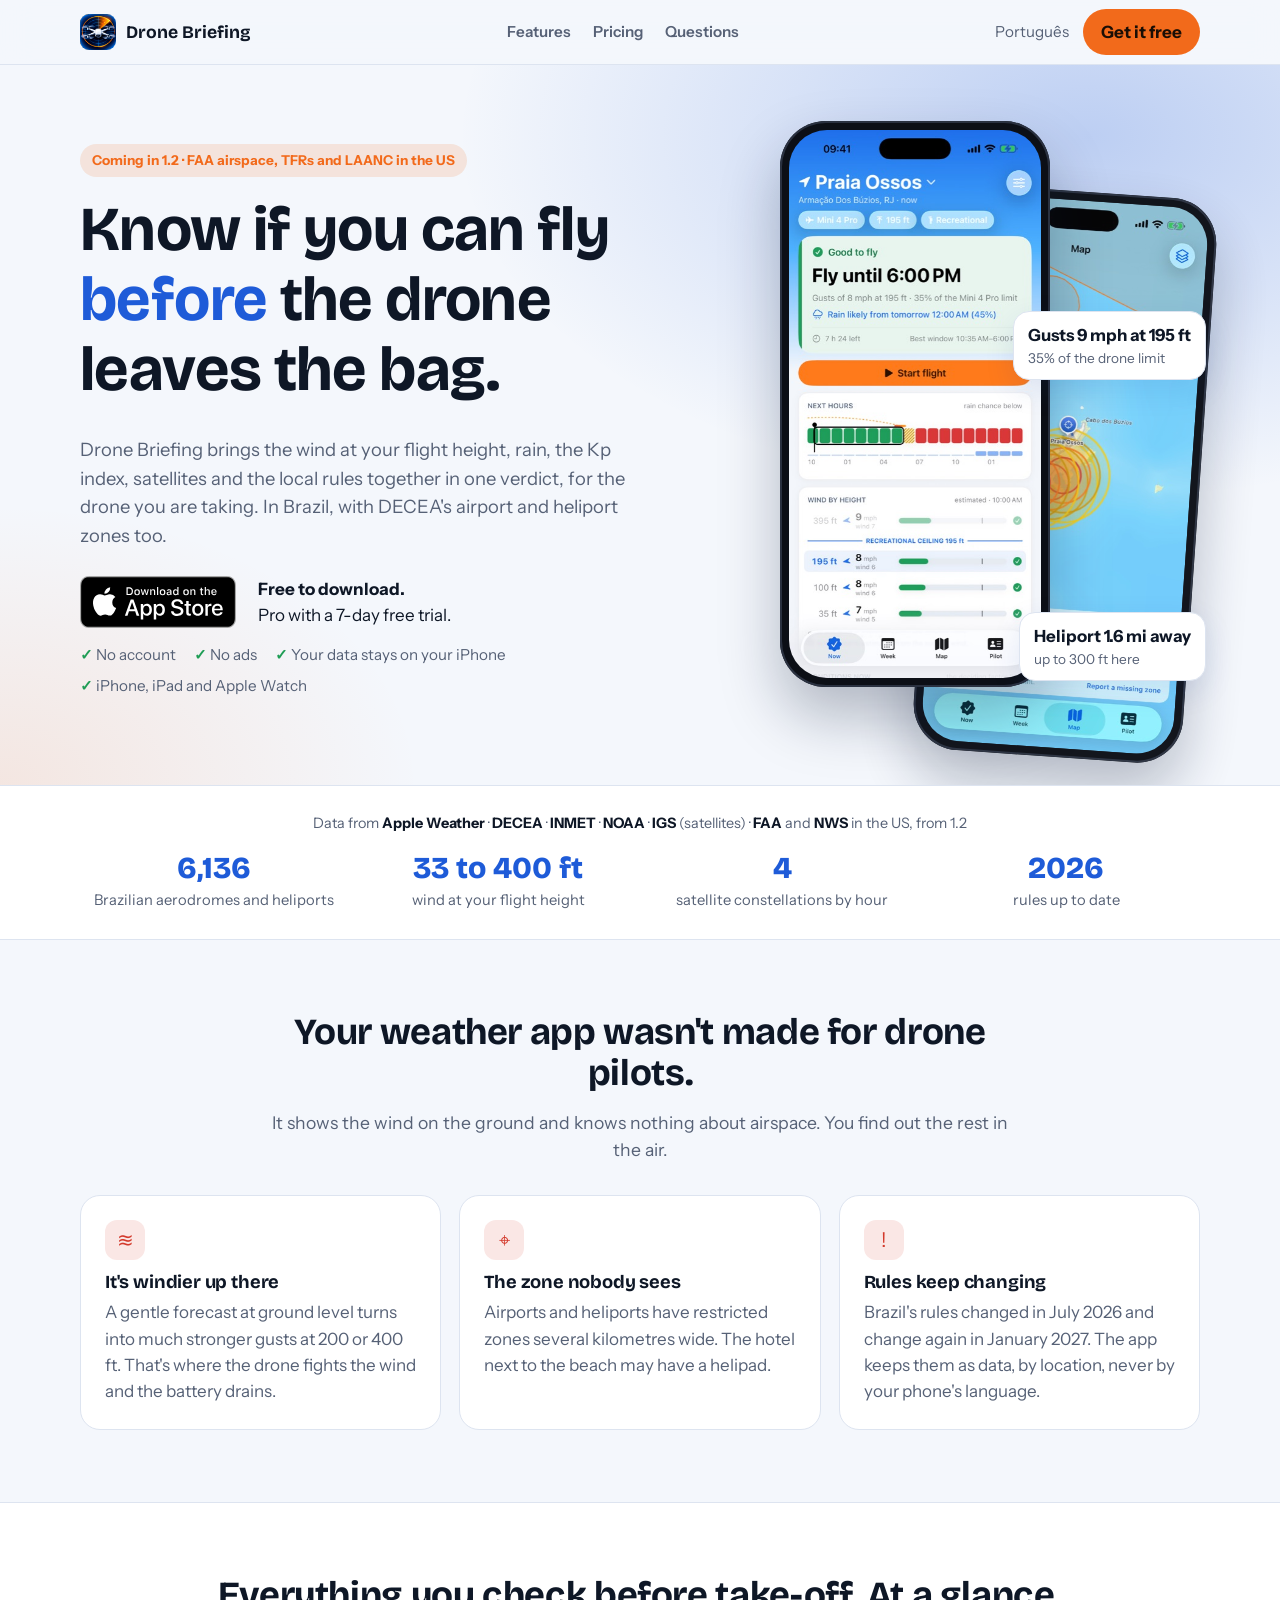
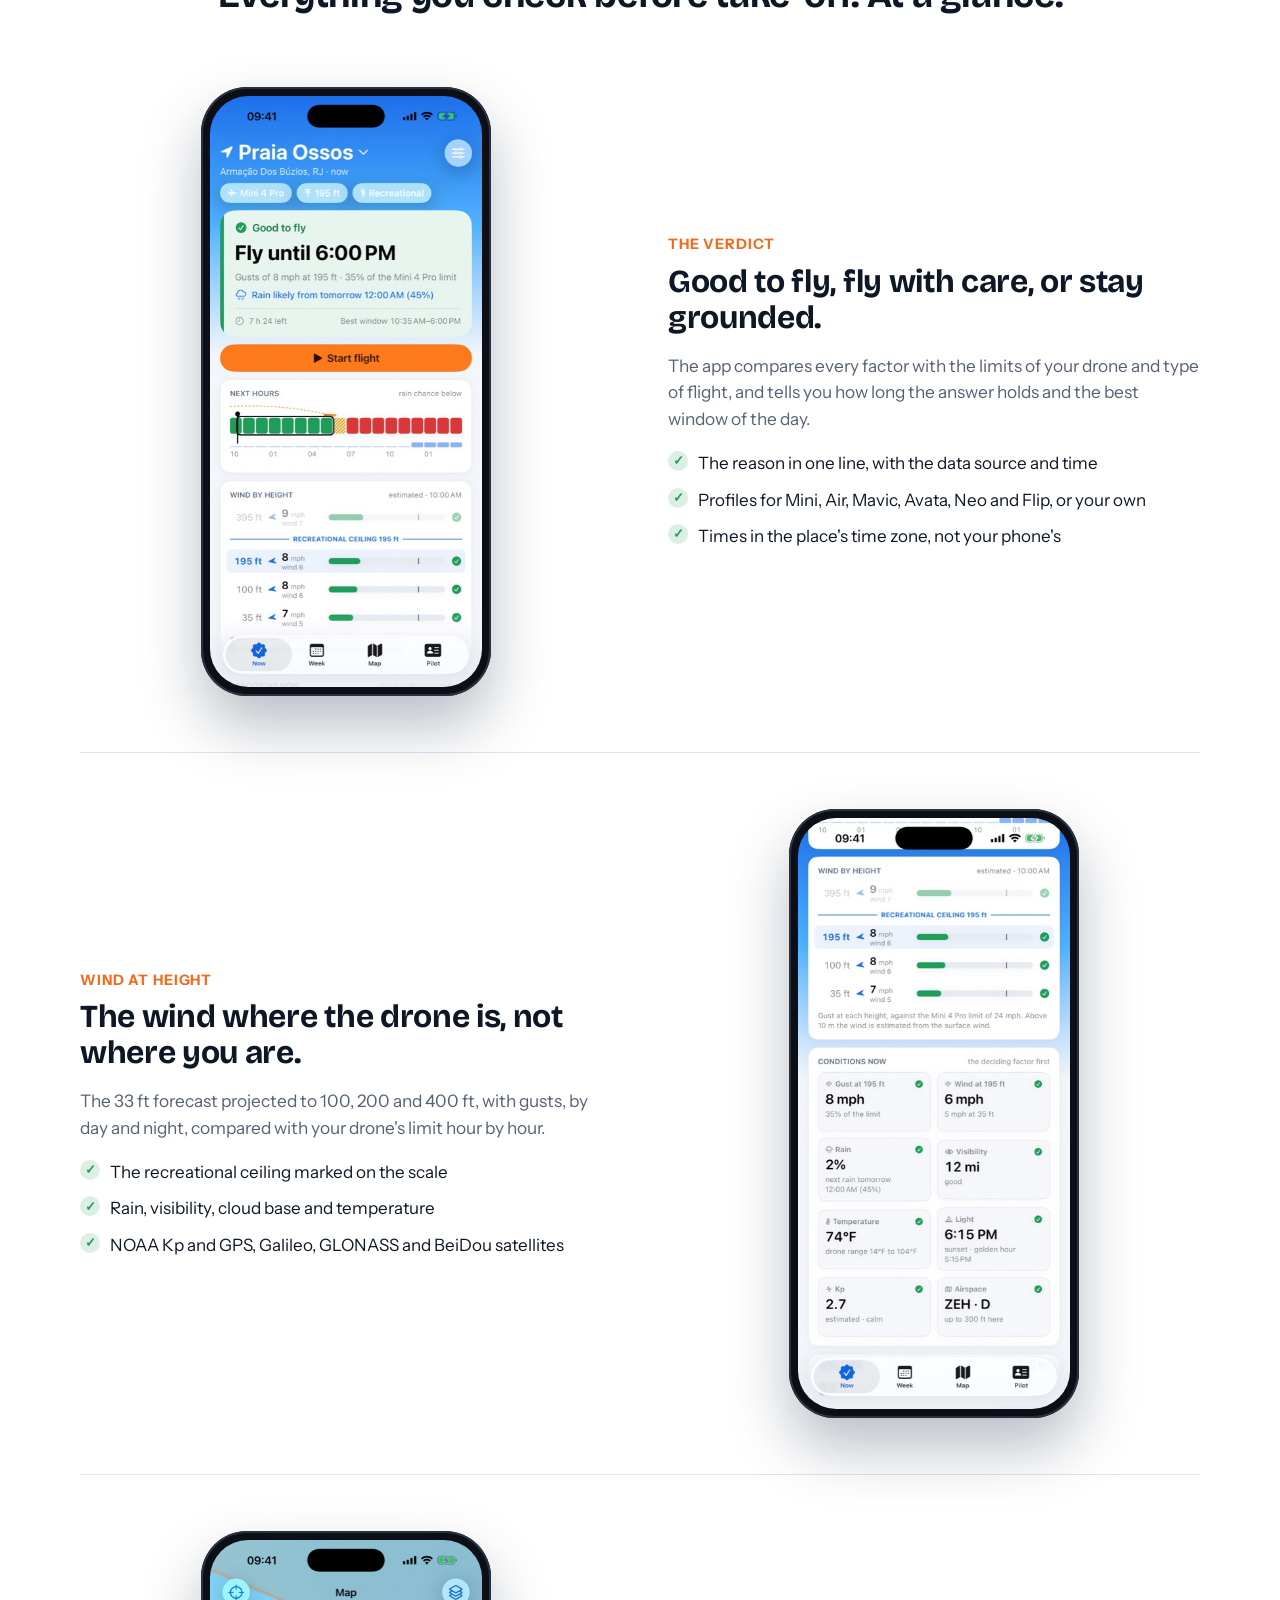
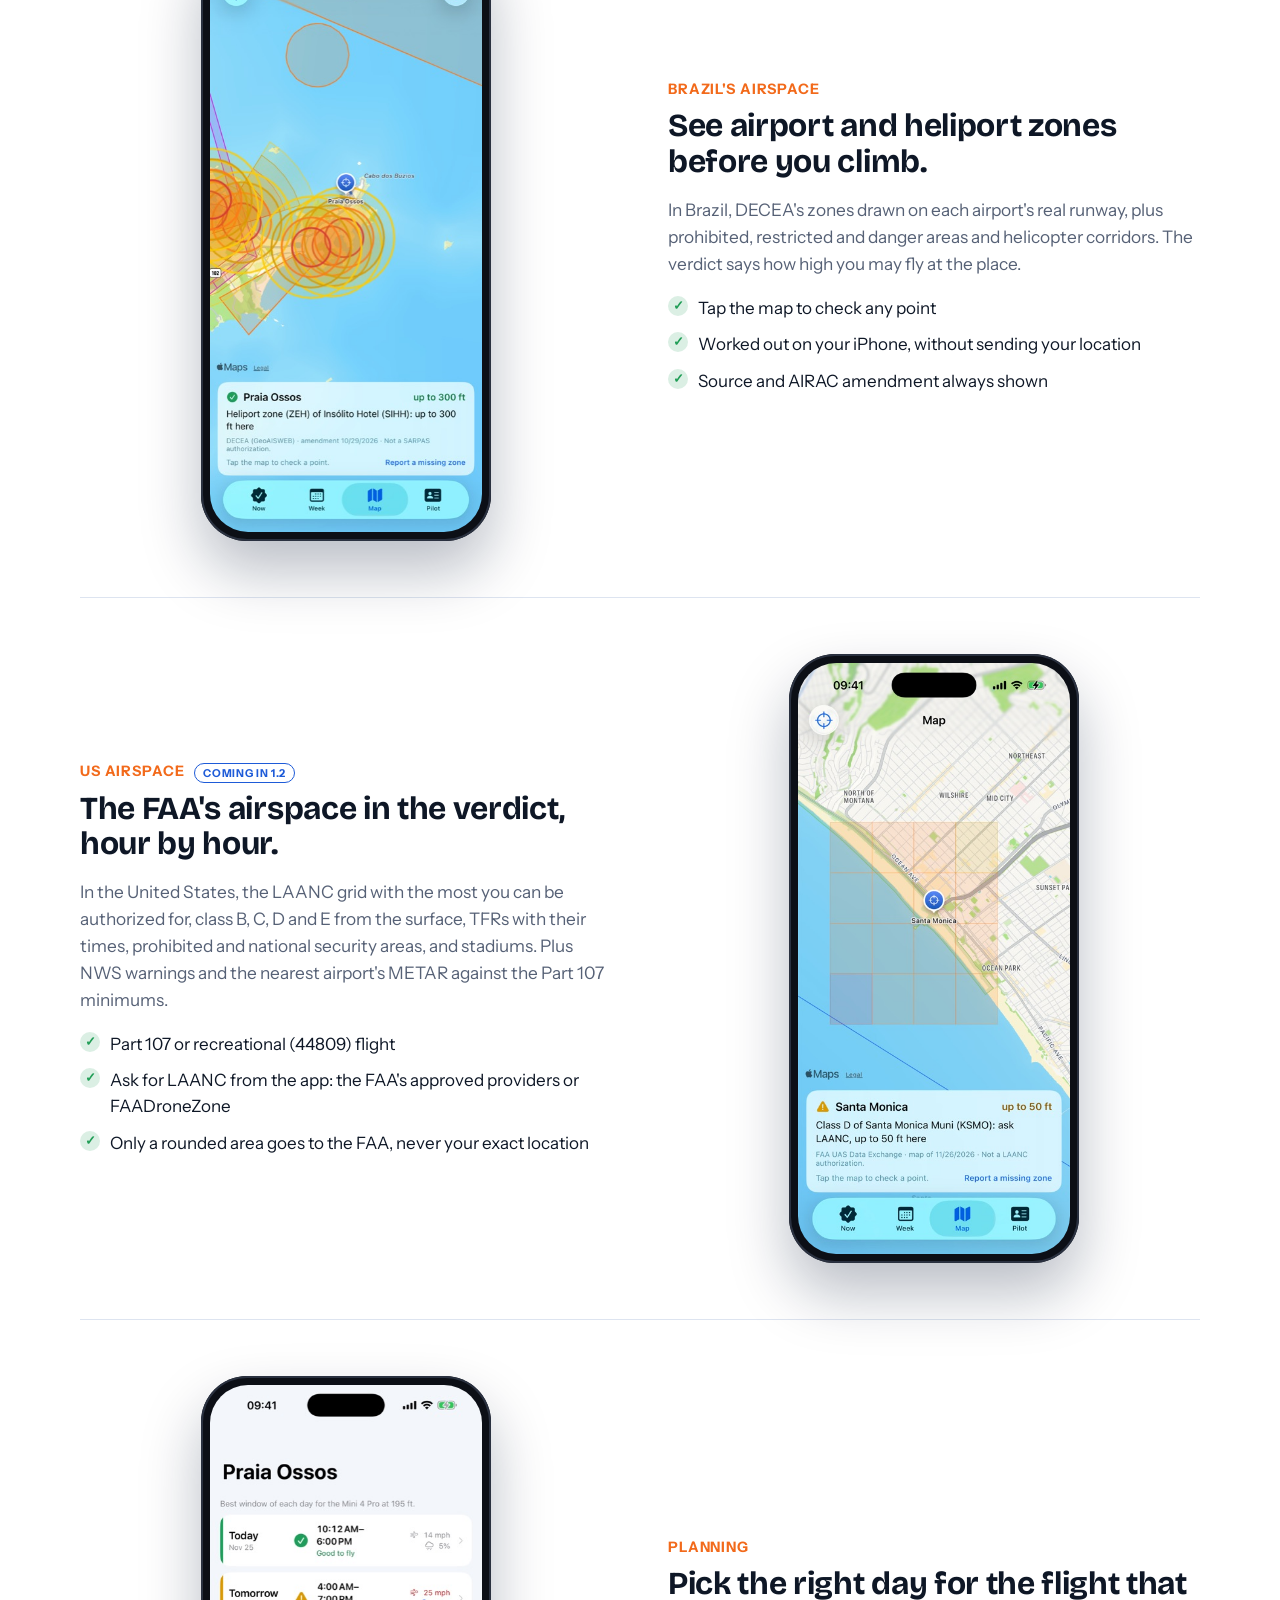
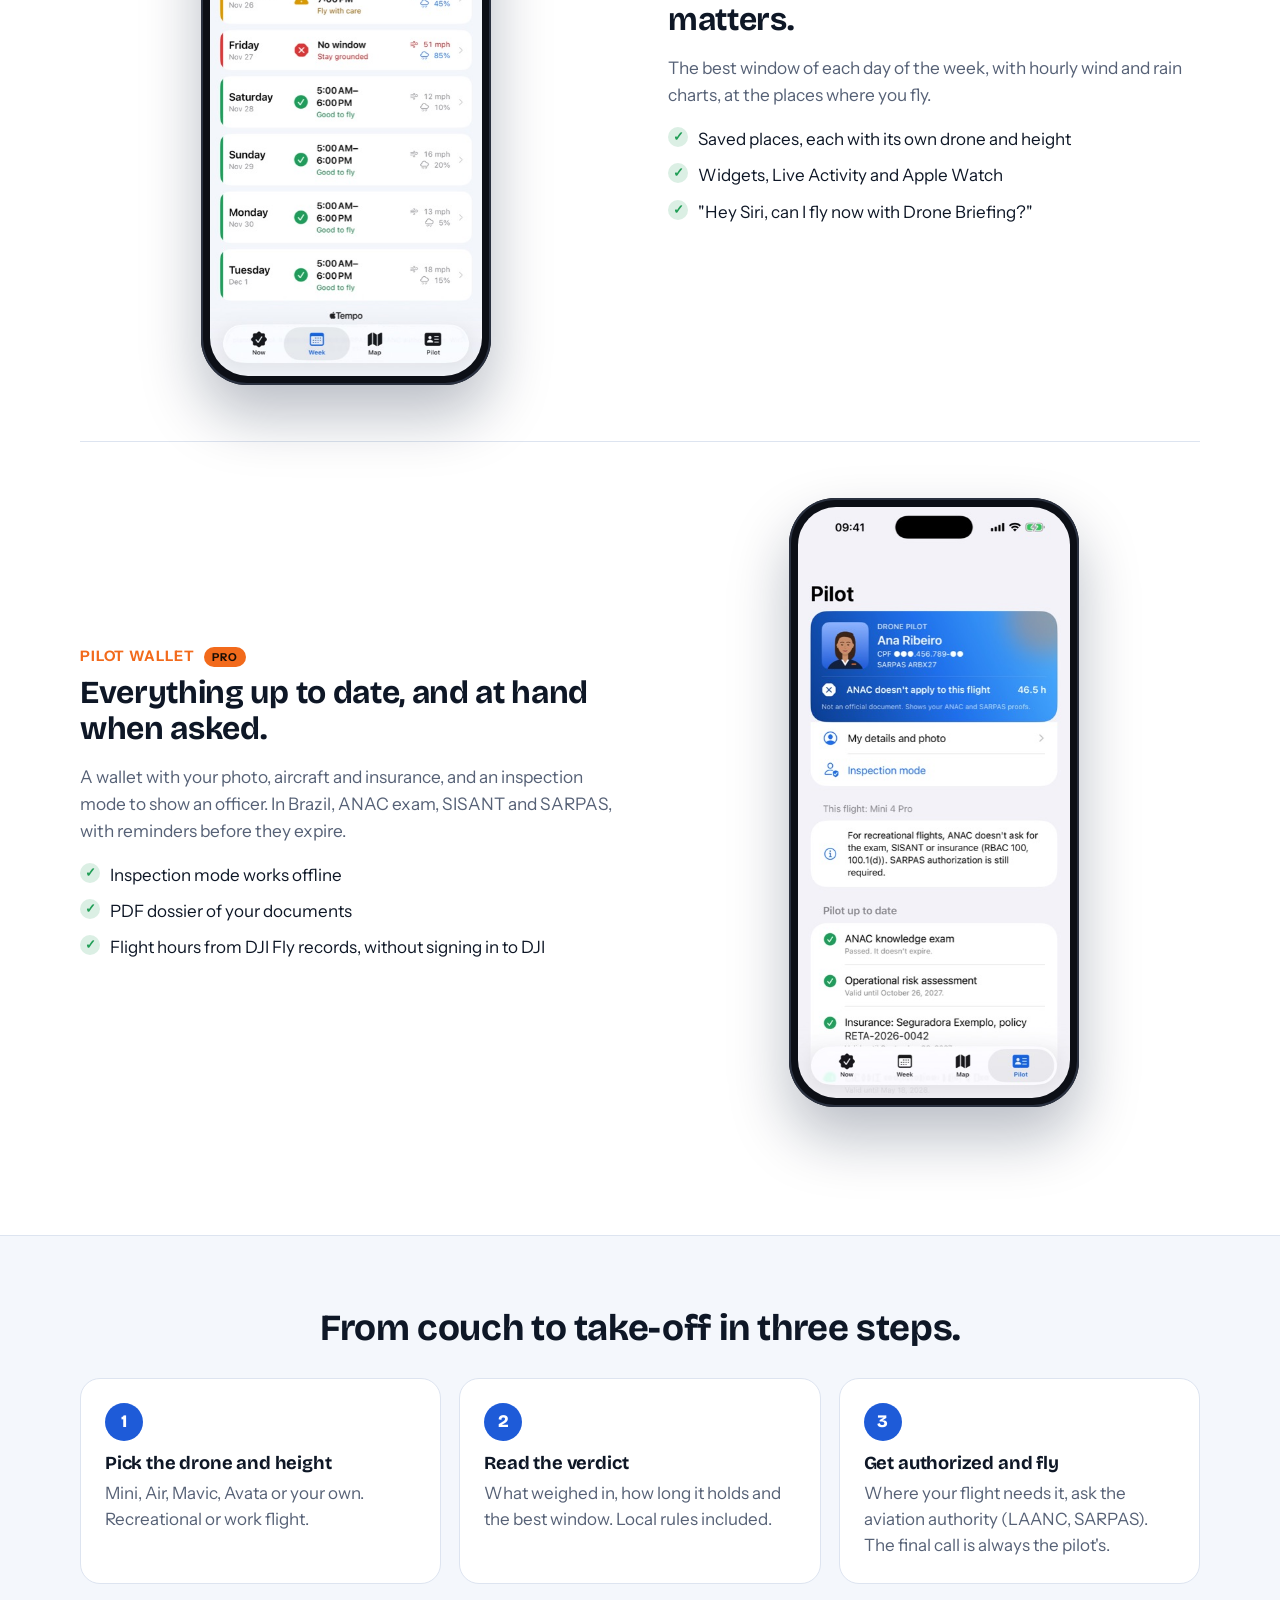
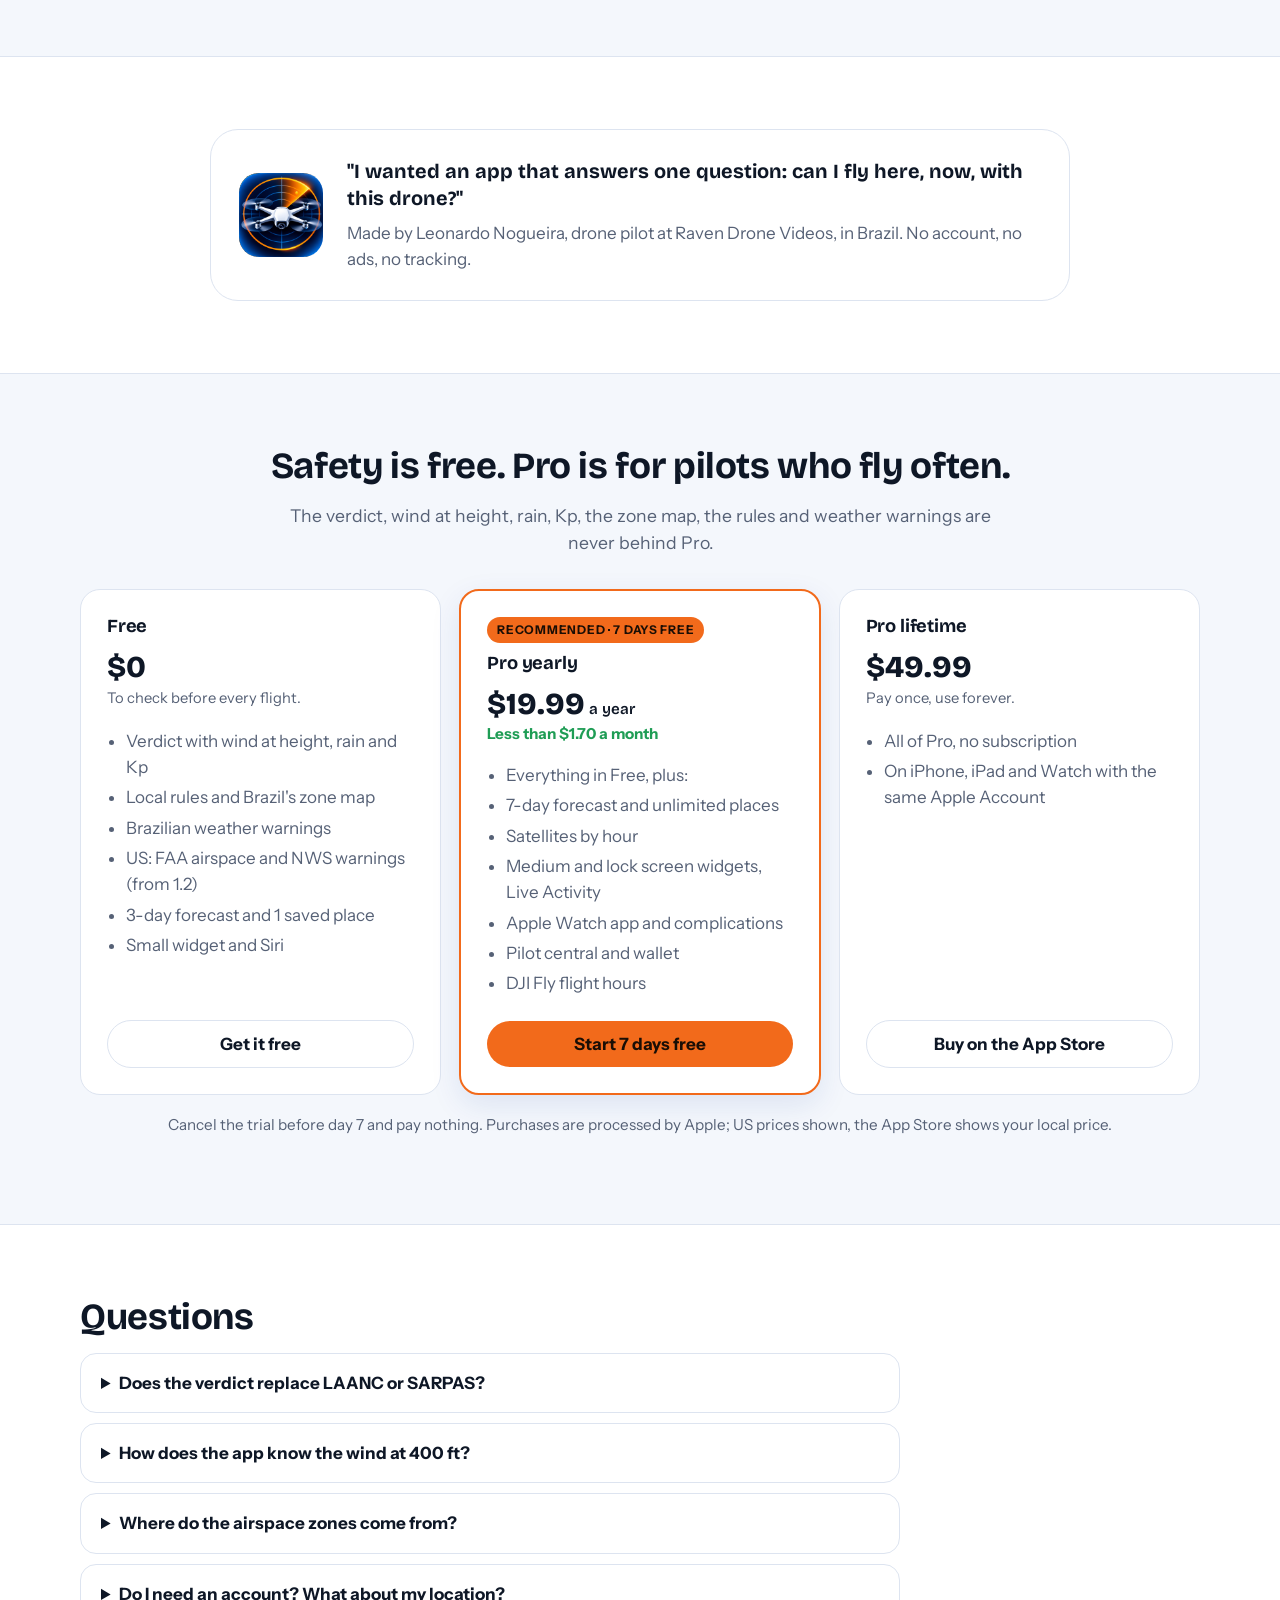
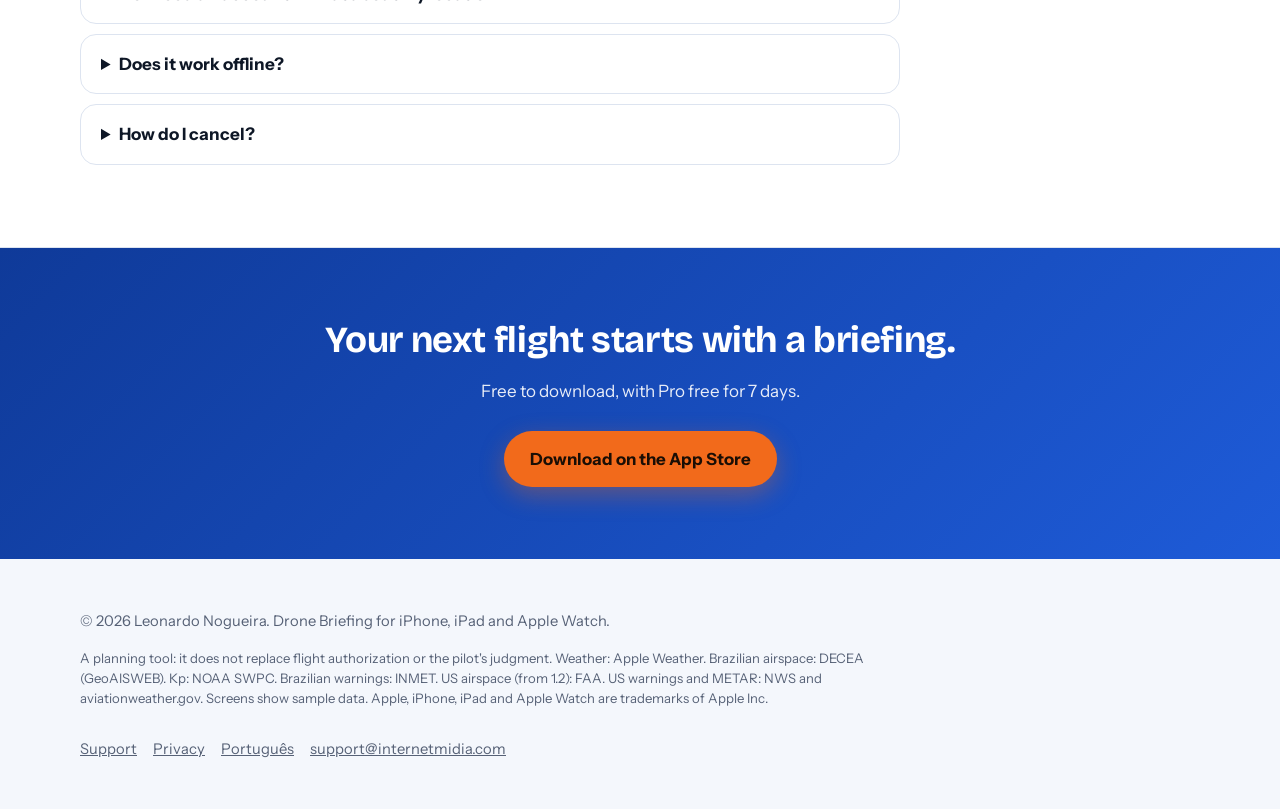
==== commit c4e36af2: "Announce the US features coming in 1.2: FAA airspace, TFRs, NWS, METAR, LAANC Co-Authored-By: Claude" ====
--- a/en/index.html
+++ b/en/index.html
@@ -22,7 +22,7 @@
 <link rel="preconnect" href="https://fonts.googleapis.com">
 <link rel="preconnect" href="https://fonts.gstatic.com" crossorigin>
 <link href="https://fonts.googleapis.com/css2?family=Bricolage+Grotesque:opsz,wght@12..96,700;12..96,800&family=Instrument+Sans:wght@400;600;700&display=swap" rel="stylesheet">
-<link rel="stylesheet" href="../style.css?v=2026-11-25c">
+<link rel="stylesheet" href="../style.css?v=2026-11-27">
 <script type="application/ld+json">
 {
   "@context": "https://schema.org",
@@ -62,7 +62,7 @@
 <section class="hero-v2">
   <div class="largura">
     <div>
-      <span class="etiqueta">New · Brazil's 2026 rules and airspace zones</span>
+      <span class="etiqueta">Coming in 1.2 · FAA airspace, TFRs and LAANC in the US</span>
       <h1>Know if you can fly <em>before</em> the drone leaves the bag.</h1>
       <p class="subtitulo">Drone Briefing brings the wind at your flight height, rain, the Kp index, satellites and the local rules together in one verdict, for the drone you are taking. In Brazil, with DECEA's airport and heliport zones too.</p>
       <div class="acoes">
@@ -87,7 +87,7 @@
 
 <section class="provas" aria-label="Sources and numbers">
   <div class="largura">
-    <p class="fontes">Data from <b>Apple Weather</b> · <b>DECEA</b> · <b>INMET</b> · <b>NOAA</b> · <b>IGS</b> (satellites)</p>
+    <p class="fontes">Data from <b>Apple Weather</b> · <b>DECEA</b> · <b>INMET</b> · <b>NOAA</b> · <b>IGS</b> (satellites) · <b>FAA</b> and <b>NWS</b> in the US, from 1.2</p>
     <ul class="numeros">
       <li><strong>6,136</strong><span>Brazilian aerodromes and heliports</span></li>
       <li><strong>33 to 400 ft</strong><span>wind at your flight height</span></li>
@@ -156,6 +156,20 @@
     </article>
 
     <article class="recurso invertido">
+      <div class="midia"><div class="aparelho"><img src="../assets/screens/us-map-en.jpg" alt="Map with the FAA LAANC grid in Santa Monica: class D, LAANC up to 50 ft" width="450" height="978" loading="lazy"></div></div>
+      <div>
+        <p class="sobre">US airspace <span class="selo-breve">Coming in 1.2</span></p>
+        <h3>The FAA's airspace in the verdict, hour by hour.</h3>
+        <p>In the United States, the LAANC grid with the most you can be authorized for, class B, C, D and E from the surface, TFRs with their times, prohibited and national security areas, and stadiums. Plus NWS warnings and the nearest airport's METAR against the Part 107 minimums.</p>
+        <ul class="lista-ok">
+          <li>Part 107 or recreational (44809) flight</li>
+          <li>Ask for LAANC from the app: the FAA's approved providers or FAADroneZone</li>
+          <li>Only a rounded area goes to the FAA, never your exact location</li>
+        </ul>
+      </div>
+    </article>
+
+    <article class="recurso">
       <div class="midia"><div class="aparelho"><img src="../assets/screens/week-en.jpg?v=2" alt="The week with the best window of each day" width="450" height="978" loading="lazy"></div></div>
       <div>
         <p class="sobre">Planning</p>
@@ -169,7 +183,7 @@
       </div>
     </article>
 
-    <article class="recurso">
+    <article class="recurso invertido">
       <div class="midia"><div class="aparelho"><img src="../assets/screens/pilot-en.jpg?v=2" alt="Pilot wallet with photo and documents" width="450" height="978" loading="lazy"></div></div>
       <div>
         <p class="sobre">Pilot wallet <span class="selo-pro">PRO</span></p>
@@ -221,6 +235,7 @@
           <li>Verdict with wind at height, rain and Kp</li>
           <li>Local rules and Brazil's zone map</li>
           <li>Brazilian weather warnings</li>
+          <li>US: FAA airspace and NWS warnings (from 1.2)</li>
           <li>3-day forecast and 1 saved place</li>
           <li>Small widget and Siri</li>
         </ul>
@@ -263,8 +278,8 @@
     <div class="perguntas">
       <details><summary>Does the verdict replace LAANC or SARPAS?</summary><p>No. Drone Briefing is a planning tool. Flights that need authorization still need it from the aviation authority; the app links to it.</p></details>
       <details><summary>How does the app know the wind at 400 ft?</summary><p>The Apple Weather forecast is given at 33 ft (10 m). The app projects it to your flight height with a profile that changes by day and night, and tells you values above 33 ft are estimated.</p></details>
-      <details><summary>Where do the airspace zones come from?</summary><p>In Brazil, from DECEA's public GeoAISWEB service: aerodromes, runways, heliports, restricted areas and helicopter corridors, with the distances of ICA 100-40/2026. Outside Brazil the app shows the general rules of the country and links to its official tools.</p></details>
-      <details><summary>Do I need an account? What about my location?</summary><p>No account, no ads, no tracking. Only the place's coordinate, rounded to about 1 km, goes to Apple Weather for the forecast. Zones are worked out on the iPhone, and your documents stay on it.</p></details>
+      <details><summary>Where do the airspace zones come from?</summary><p>In Brazil, from DECEA's public GeoAISWEB service: aerodromes, runways, heliports, restricted areas and helicopter corridors, with the distances of ICA 100-40/2026. From version 1.2, in the US, from the FAA's UAS Data Exchange (LAANC grid, airspace classes and special use areas) and the FAA's TFR list. Elsewhere the app shows the general rules of the country and links to its official tools.</p></details>
+      <details><summary>Do I need an account? What about my location?</summary><p>No account, no ads, no tracking. Only the place's coordinate, rounded to about 1 km, goes to Apple Weather for the forecast. In the US (from 1.2) it also goes to the FAA, the NWS and aviationweather.gov, which are public services. Zones are worked out on the iPhone, and your documents stay on it.</p></details>
       <details><summary>Does it work offline?</summary><p>The zone map, the rules and the pilot wallet work offline. The forecast needs the internet to update; widgets show the last one downloaded.</p></details>
       <details><summary>How do I cancel?</summary><p>On iPhone, in Settings ▸ your name ▸ Subscriptions ▸ Drone Briefing. Cancel at least 24 hours before the end of the period and it won't renew.</p></details>
     </div>
@@ -290,7 +305,7 @@
   <div class="largura">
     <div>
       <p>© 2026 Leonardo Nogueira. Drone Briefing for iPhone, iPad and Apple Watch.</p>
-      <p class="legal">A planning tool: it does not replace flight authorization or the pilot's judgment. Weather: Apple Weather. Brazilian airspace: DECEA (GeoAISWEB). Kp: NOAA SWPC. Brazilian warnings: INMET. Screens show sample data. Apple, iPhone, iPad and Apple Watch are trademarks of Apple Inc.</p>
+      <p class="legal">A planning tool: it does not replace flight authorization or the pilot's judgment. Weather: Apple Weather. Brazilian airspace: DECEA (GeoAISWEB). Kp: NOAA SWPC. Brazilian warnings: INMET. US airspace (from 1.2): FAA. US warnings and METAR: NWS and aviationweather.gov. Screens show sample data. Apple, iPhone, iPad and Apple Watch are trademarks of Apple Inc.</p>
     </div>
     <nav aria-label="Footer">
       <a href="support.html">Support</a>
--- a/style.css
+++ b/style.css
@@ -93,6 +93,7 @@
 .grade p, .cartao p { margin: 0; color: var(--muted); }
 .icone { display: inline-grid; place-items: center; width: 40px; height: 40px; border-radius: 12px; background: color-mix(in srgb, var(--blue) 14%, transparent); color: var(--blue); font-size: 1.25rem; margin-bottom: 12px; }
 .icone.laranja { background: color-mix(in srgb, var(--orange) 16%, transparent); color: var(--orange); }
+.selo-breve { display: inline-block; border: 1.5px solid var(--blue); color: var(--blue); font: 800 .68rem var(--font); letter-spacing: .06em; padding: 2px 8px; border-radius: 999px; vertical-align: middle; margin-left: 6px; text-transform: uppercase; }
 .selo-pro { display: inline-block; background: var(--orange); color: var(--on-orange); font: 800 .68rem var(--font); letter-spacing: .08em; padding: 3px 8px; border-radius: 999px; vertical-align: middle; margin-left: 6px; }
 
 /* Rules */
